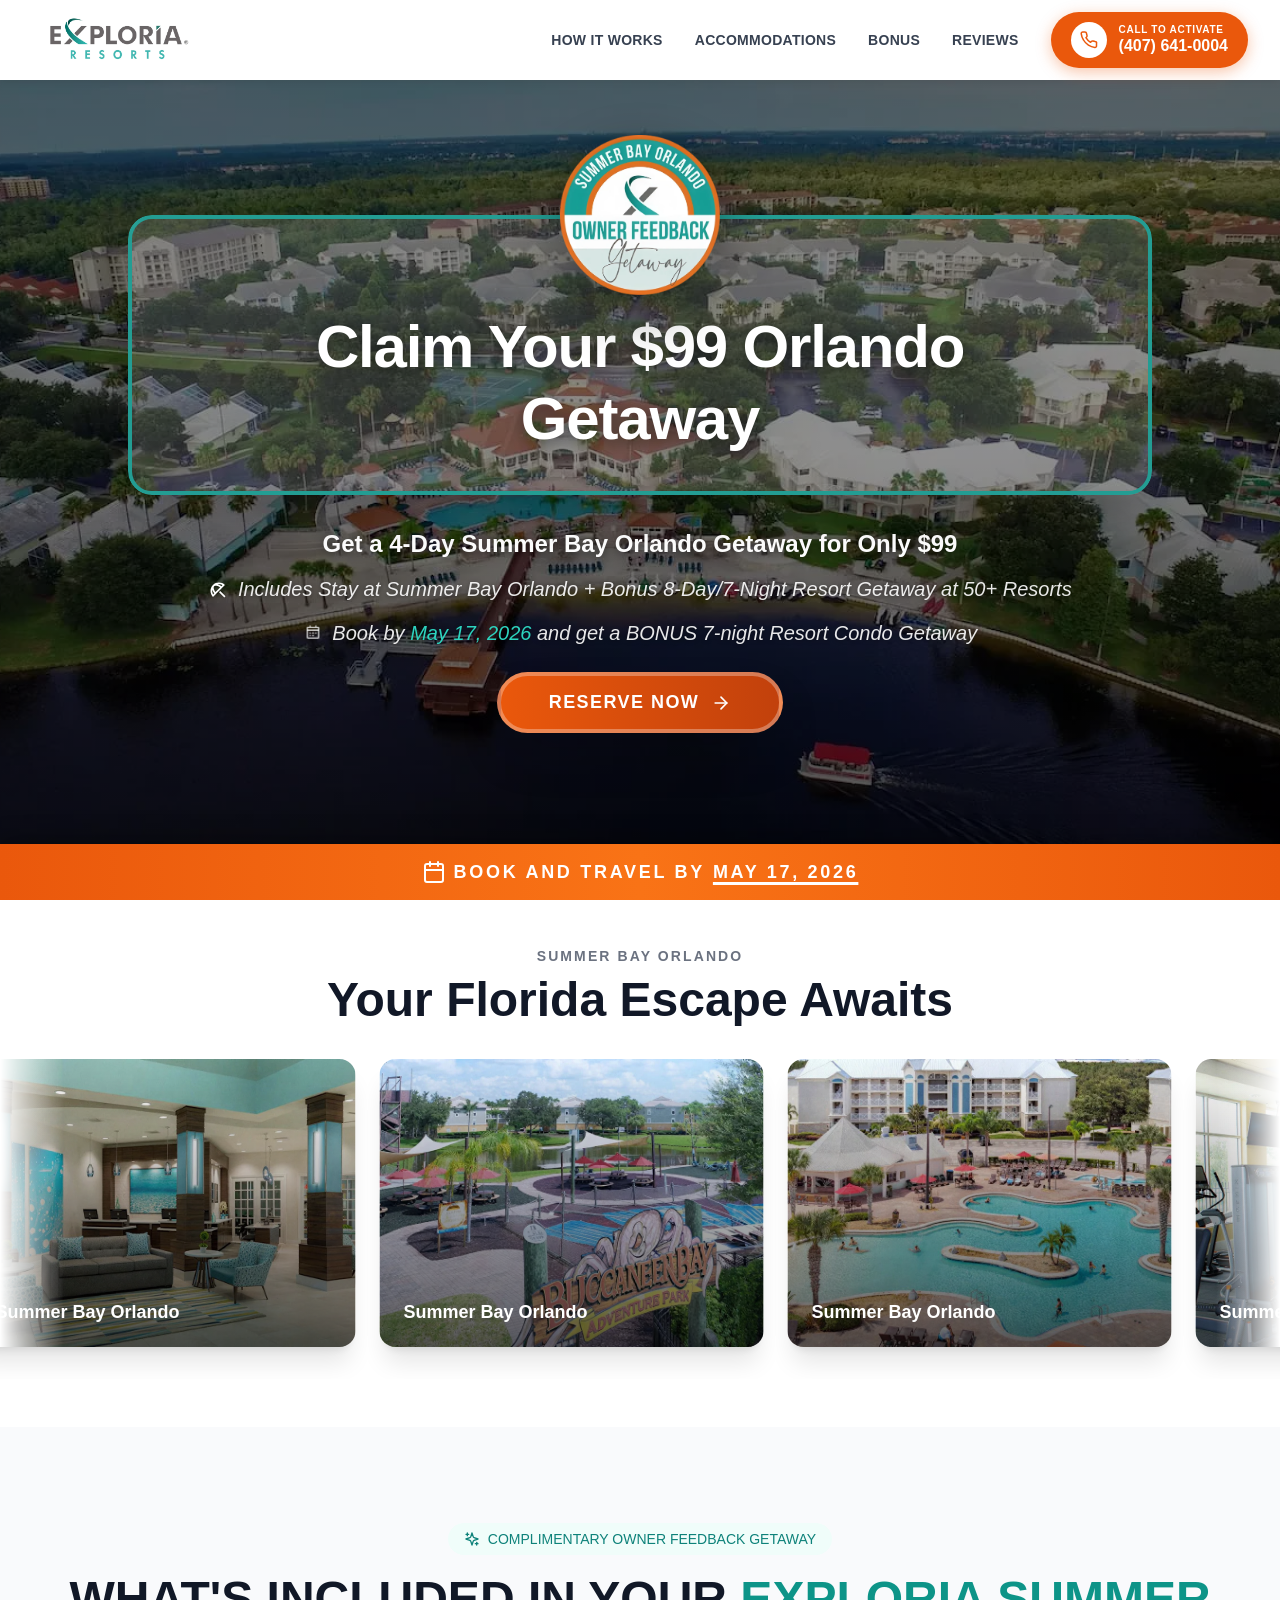
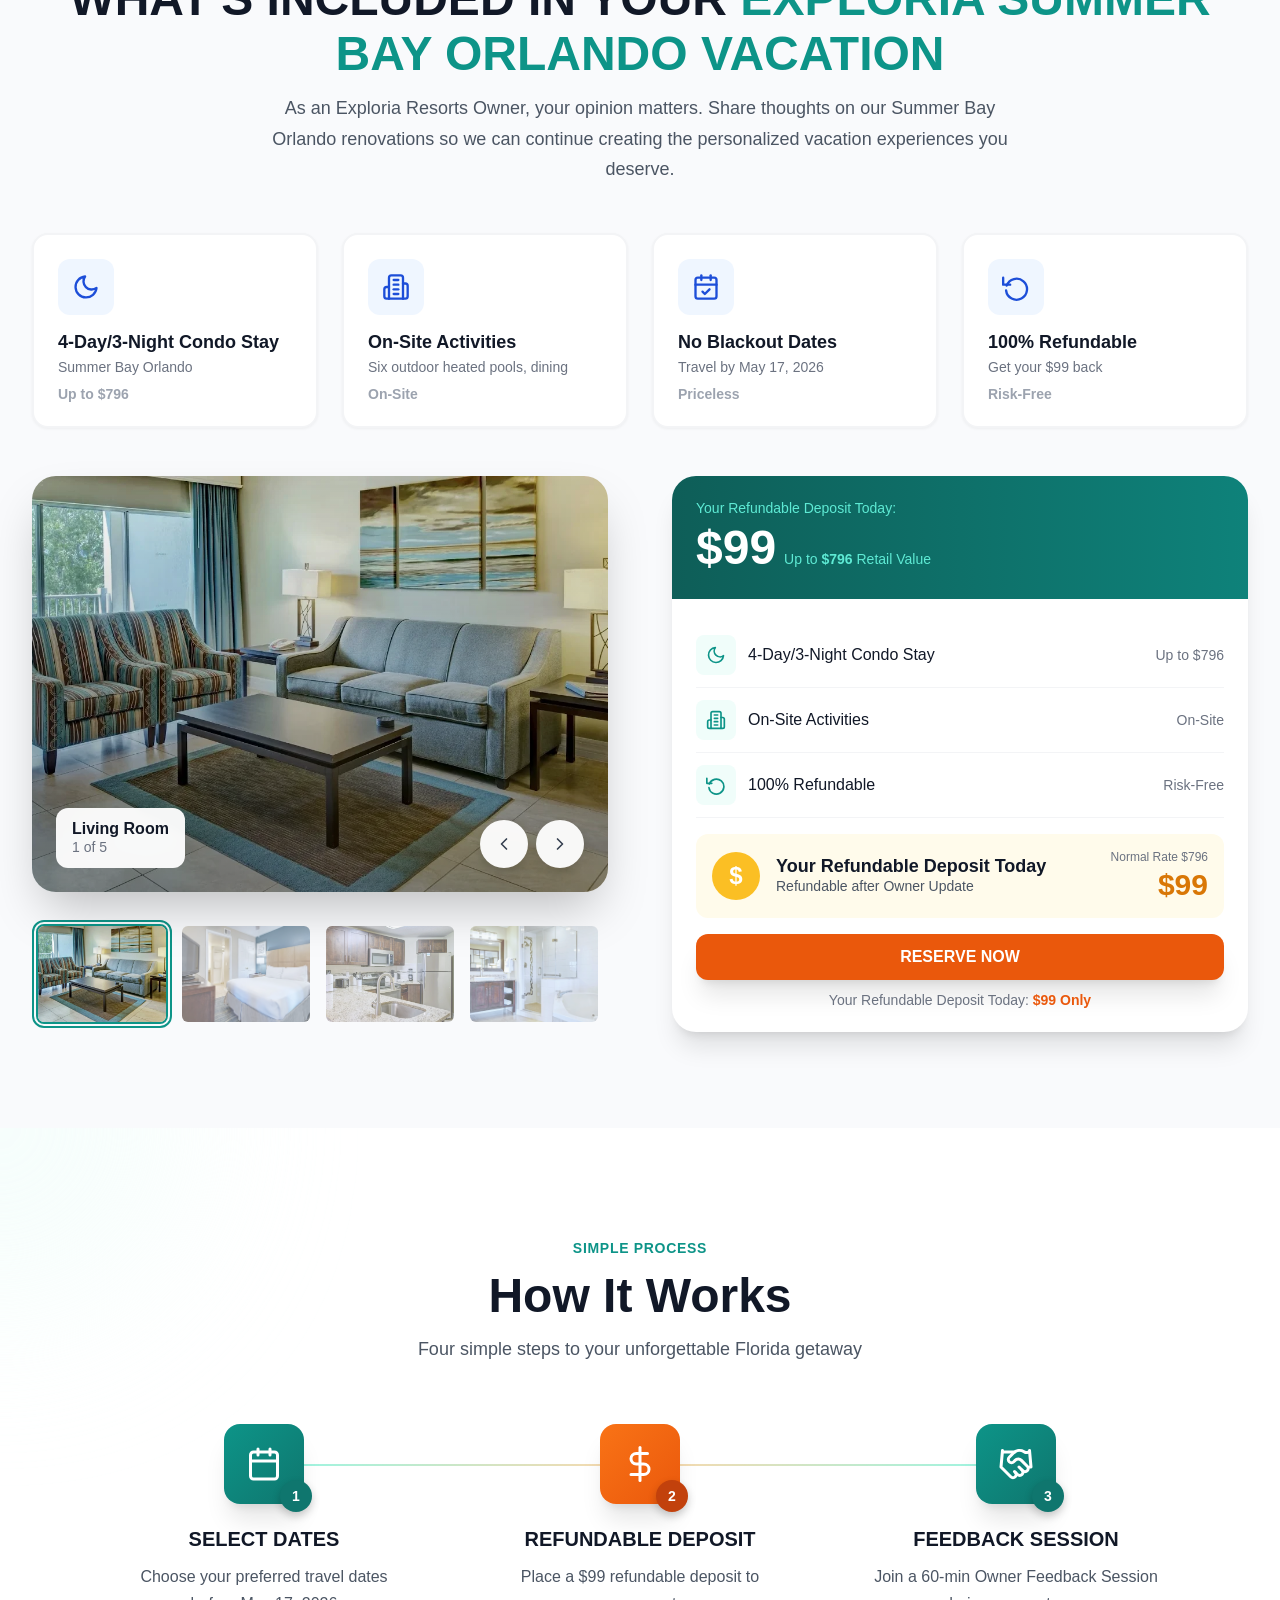
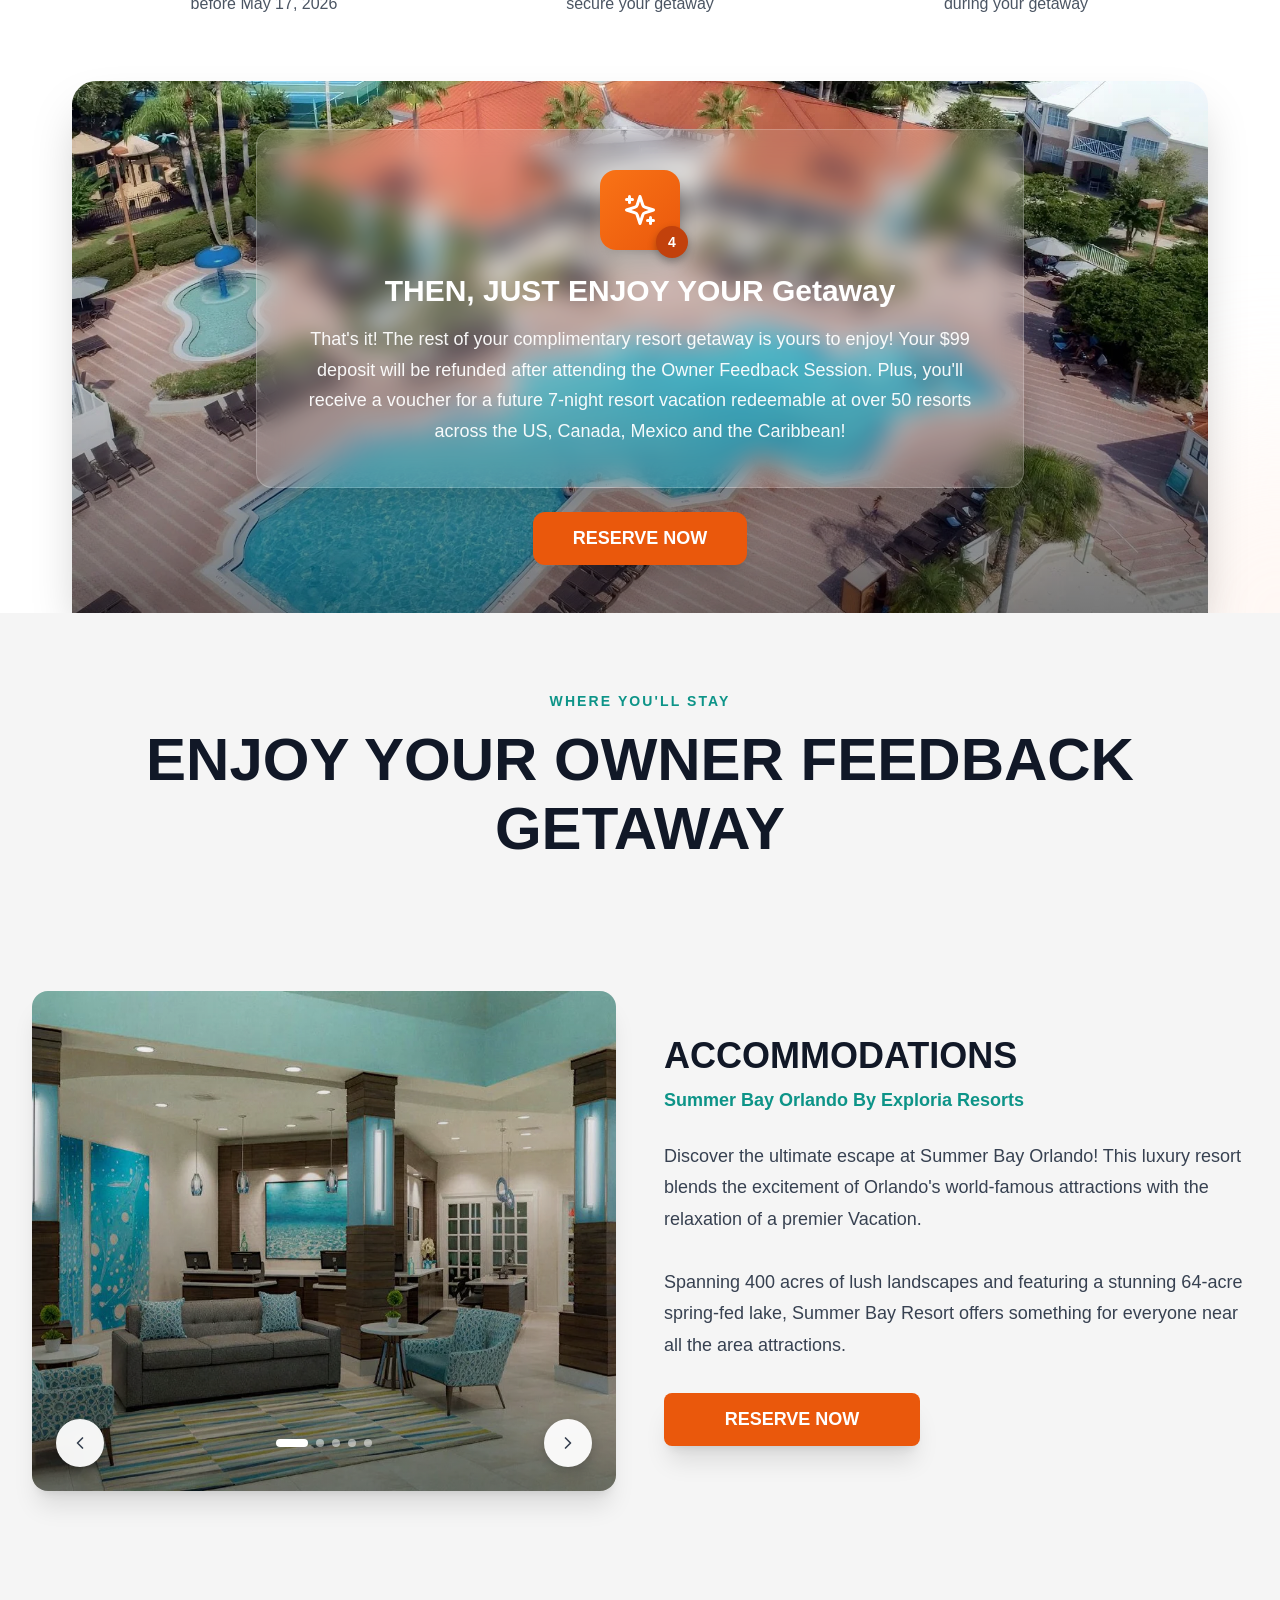
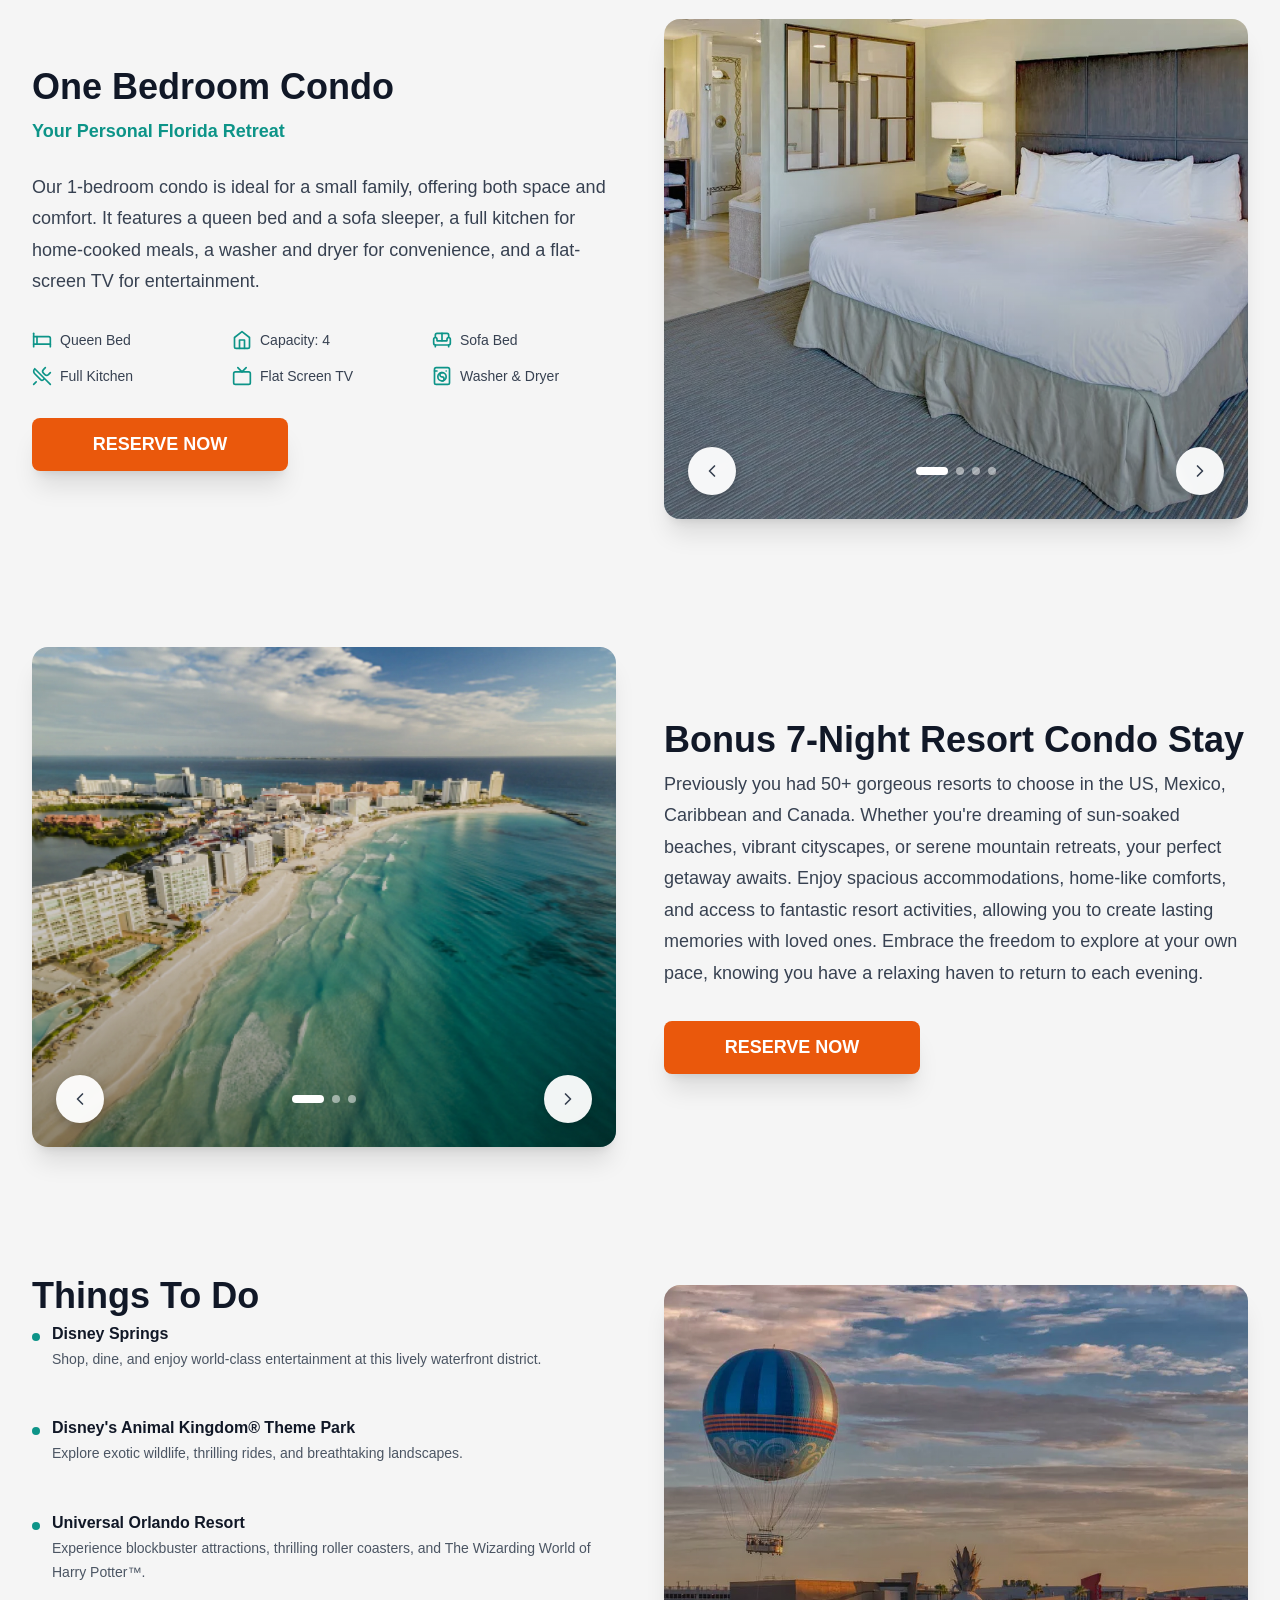
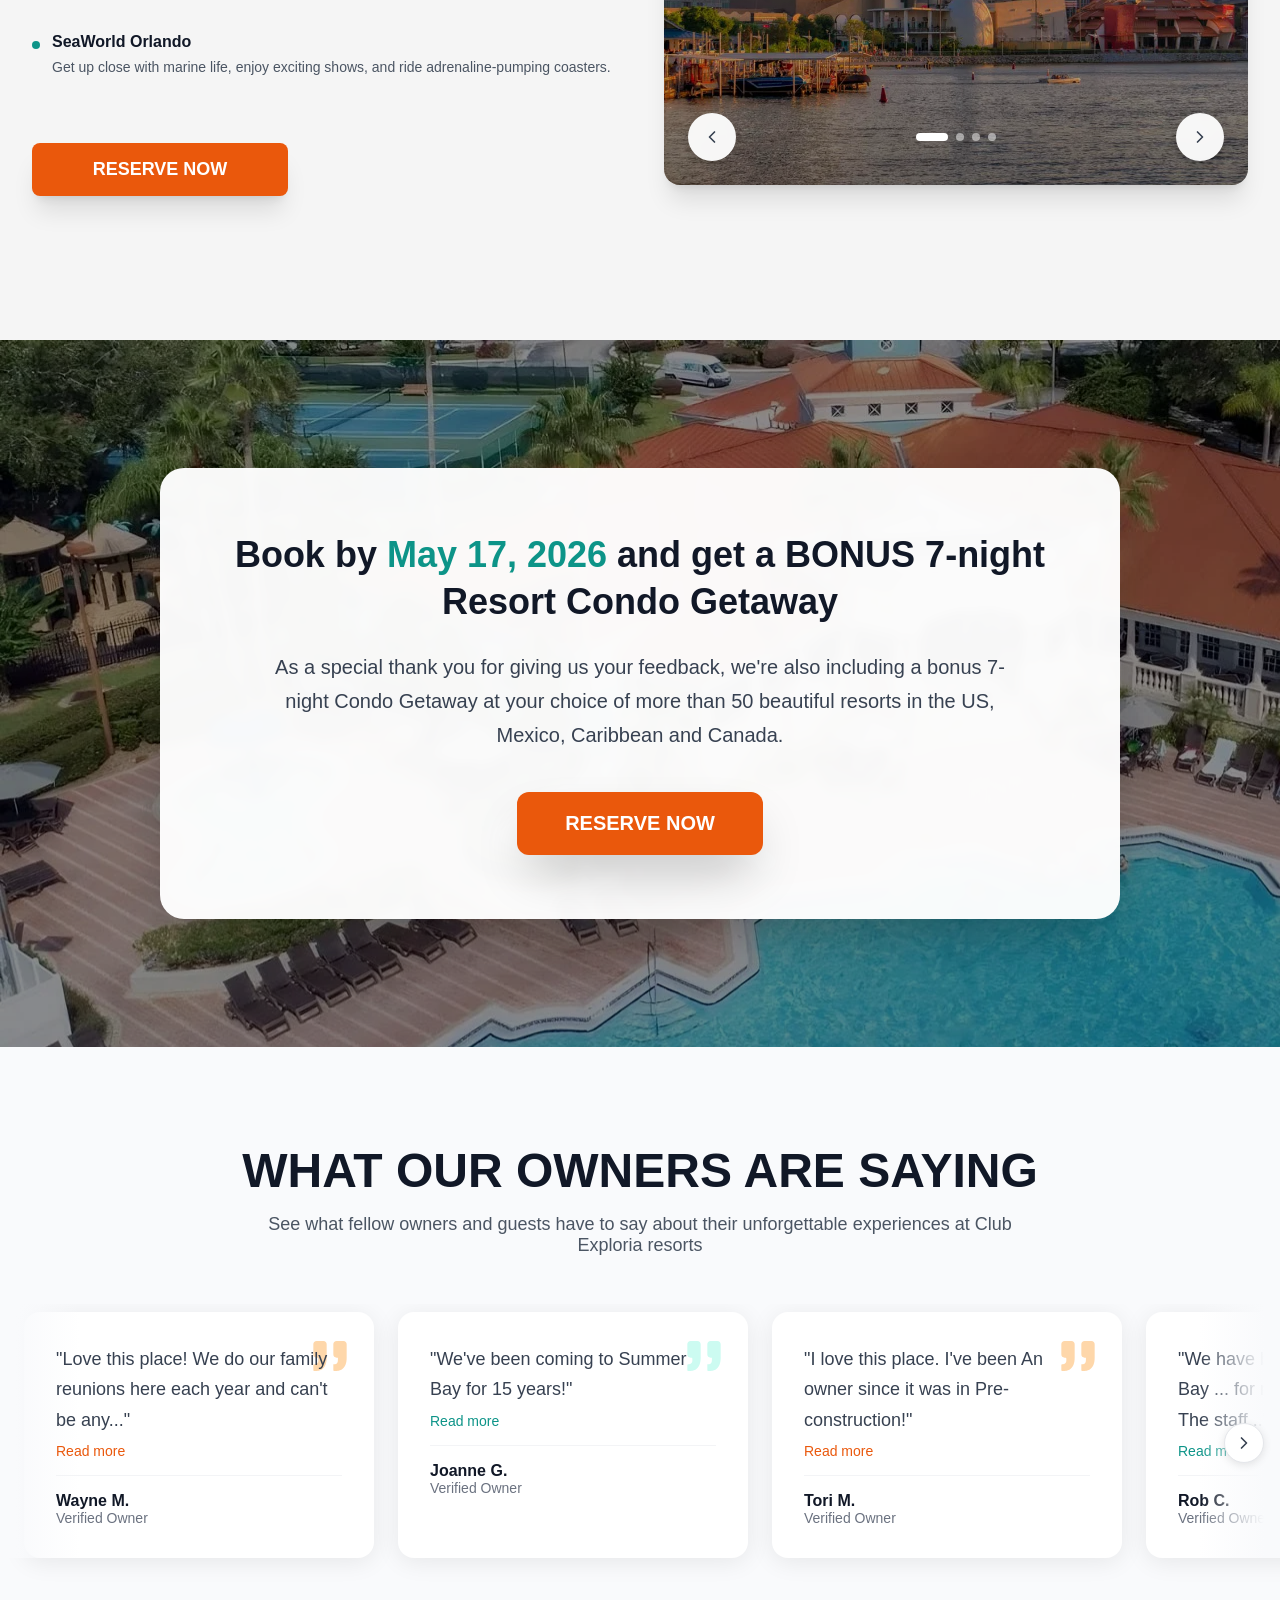
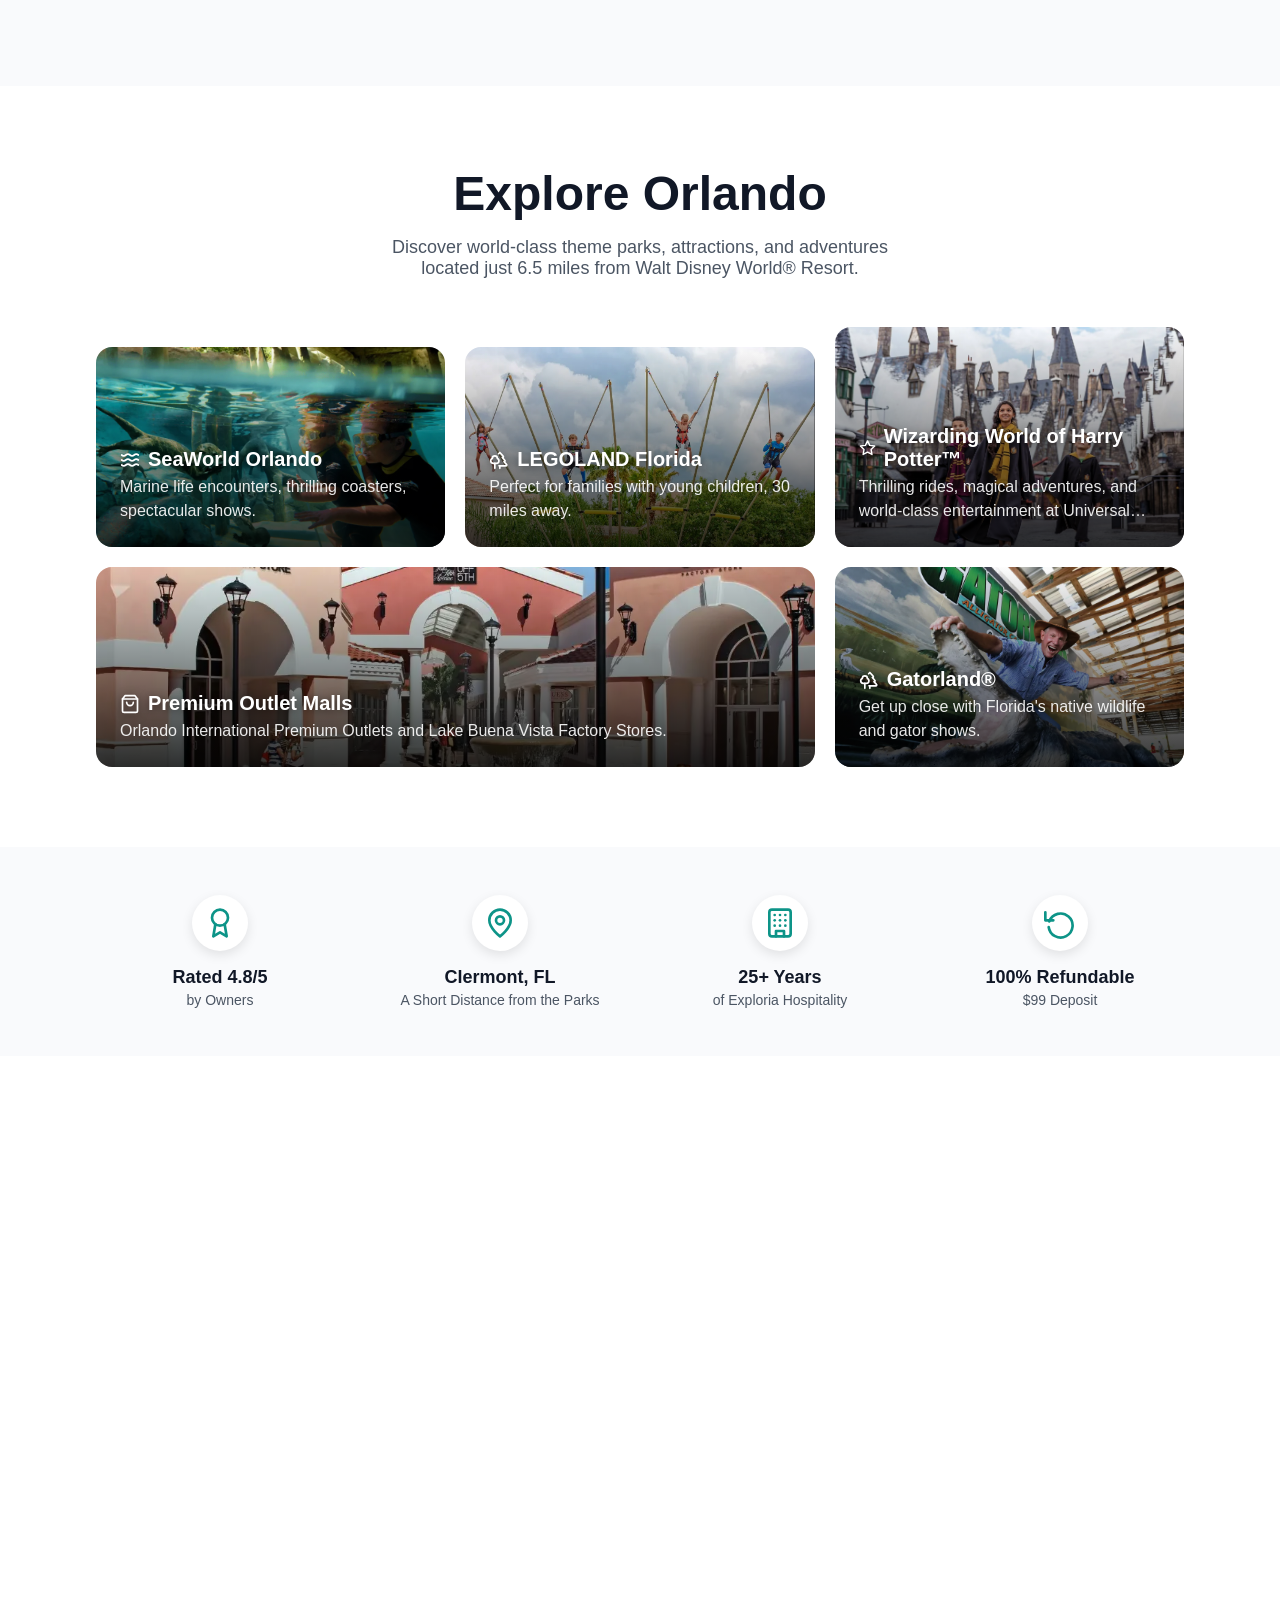
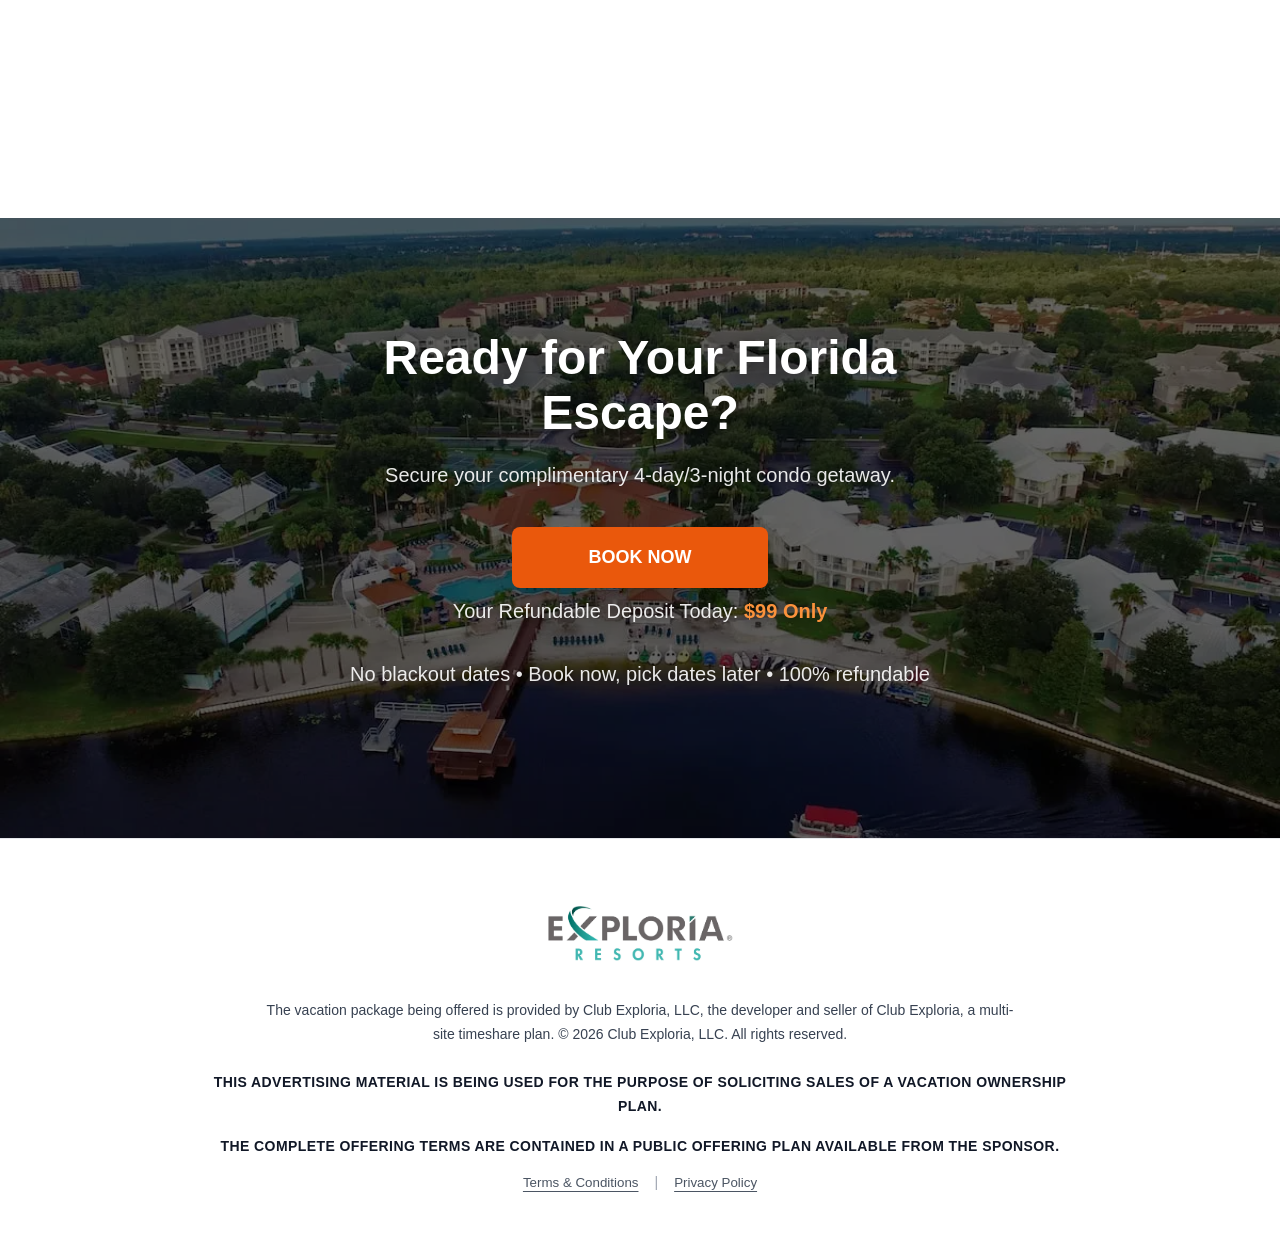
==== index.html @ 041e0e37 "Initial commit: Orlando $99 offer – plain HTML/JS/CSS Co-Authored-By: Claude Sonnet 4.6 <noreply@ant" ====
<!DOCTYPE html>
<html lang="en">
<head>
  <meta charset="UTF-8" />
  <meta name="viewport" content="width=device-width, initial-scale=1.0, maximum-scale=5.0, viewport-fit=cover" />
  <meta name="mobile-web-app-capable" content="yes" />
  <meta name="apple-mobile-web-app-capable" content="yes" />
  <meta name="format-detection" content="telephone=no" />
  <meta name="theme-color" content="#ea580c" />
  <title>Exploria Resorts - Orlando Owner Getaway Offer</title>
  <meta name="description" content="Claim your complimentary 4-day/3-night stay at Summer Bay Orlando plus a bonus 7-night resort getaway. Only a $99 refundable deposit required." />
  <meta property="og:title" content="Exploria Resorts - Orlando Owner Getaway Offer" />
  <meta property="og:description" content="Claim your complimentary 4-day/3-night stay at Summer Bay Orlando plus a bonus 7-night resort getaway. Only a $99 refundable deposit required." />
  <meta property="og:image" content="images/ORLANDO/accommodations/ResortExteriorDrone.webp" />
  <meta name="twitter:card" content="summary_large_image" />
  <link rel="apple-touch-icon" sizes="180x180" href="apple-touch-icon.png" />
  <link rel="icon" type="image/png" sizes="32x32" href="favicon-32x32.png" />
  <link rel="icon" type="image/png" sizes="16x16" href="favicon-16x16.png" />
  <link rel="icon" type="image/x-icon" href="favicon.ico" />
  <link rel="stylesheet" href="style.css" />
  <!-- Seasonal Banners -->
  <script src="https://auto.myonedash.com/page-customization/global-banners" data-parent="body" async></script>
</head>
<body>

<!-- ============================================
     SVG ICON SPRITE
     ============================================ -->
<svg xmlns="http://www.w3.org/2000/svg" style="display:none">
  <symbol id="icon-menu" viewBox="0 0 24 24" fill="none" stroke="currentColor" stroke-width="2" stroke-linecap="round" stroke-linejoin="round">
    <line x1="3" y1="6" x2="21" y2="6"/><line x1="3" y1="12" x2="21" y2="12"/><line x1="3" y1="18" x2="21" y2="18"/>
  </symbol>
  <symbol id="icon-x" viewBox="0 0 24 24" fill="none" stroke="currentColor" stroke-width="2" stroke-linecap="round" stroke-linejoin="round">
    <line x1="18" y1="6" x2="6" y2="18"/><line x1="6" y1="6" x2="18" y2="18"/>
  </symbol>
  <symbol id="icon-phone" viewBox="0 0 24 24" fill="none" stroke="currentColor" stroke-width="2" stroke-linecap="round" stroke-linejoin="round">
    <path d="M22 16.92v3a2 2 0 0 1-2.18 2 19.79 19.79 0 0 1-8.63-3.07A19.5 19.5 0 0 1 4.69 12 19.79 19.79 0 0 1 1.61 3.42a2 2 0 0 1 1.99-2.18h3a2 2 0 0 1 2 1.72c.127.96.361 1.903.7 2.81a2 2 0 0 1-.45 2.11L7.91 8.96a16 16 0 0 0 6.13 6.13l1.27-1.27a2 2 0 0 1 2.11-.45c.907.339 1.85.573 2.81.7A2 2 0 0 1 22 16.92z"/>
  </symbol>
  <symbol id="icon-arrow-right" viewBox="0 0 24 24" fill="none" stroke="currentColor" stroke-width="2" stroke-linecap="round" stroke-linejoin="round">
    <line x1="5" y1="12" x2="19" y2="12"/><polyline points="12 5 19 12 12 19"/>
  </symbol>
  <symbol id="icon-calendar" viewBox="0 0 24 24" fill="none" stroke="currentColor" stroke-width="2" stroke-linecap="round" stroke-linejoin="round">
    <rect x="3" y="4" width="18" height="18" rx="2" ry="2"/><line x1="16" y1="2" x2="16" y2="6"/><line x1="8" y1="2" x2="8" y2="6"/><line x1="3" y1="10" x2="21" y2="10"/>
  </symbol>
  <symbol id="icon-chevron-left" viewBox="0 0 24 24" fill="none" stroke="currentColor" stroke-width="2" stroke-linecap="round" stroke-linejoin="round">
    <polyline points="15 18 9 12 15 6"/>
  </symbol>
  <symbol id="icon-chevron-right" viewBox="0 0 24 24" fill="none" stroke="currentColor" stroke-width="2" stroke-linecap="round" stroke-linejoin="round">
    <polyline points="9 18 15 12 9 6"/>
  </symbol>
  <symbol id="icon-chevron-down" viewBox="0 0 24 24" fill="none" stroke="currentColor" stroke-width="2" stroke-linecap="round" stroke-linejoin="round">
    <polyline points="6 9 12 15 18 9"/>
  </symbol>
  <symbol id="icon-chevron-up" viewBox="0 0 24 24" fill="none" stroke="currentColor" stroke-width="2" stroke-linecap="round" stroke-linejoin="round">
    <polyline points="18 15 12 9 6 15"/>
  </symbol>
  <symbol id="icon-quote" viewBox="0 0 24 24" fill="currentColor">
    <path d="M3 21c3 0 7-1 7-8V5c0-1.25-.756-2.017-2-2H4c-1.25 0-2 .75-2 1.972V11c0 1.25.75 2 2 2 1 0 1 0 1 1v1c0 1-1 2-2 2s-1 .008-1 1.031V20c0 1 0 1 1 1z"/>
    <path d="M15 21c3 0 7-1 7-8V5c0-1.25-.757-2.017-2-2h-4c-1.25 0-2 .75-2 1.972V11c0 1.25.75 2 2 2h.75c0 2.25.25 4-2.75 4v3c0 1 0 1 1 1z"/>
  </symbol>
  <symbol id="icon-shield-check" viewBox="0 0 24 24" fill="none" stroke="currentColor" stroke-width="2" stroke-linecap="round" stroke-linejoin="round">
    <path d="M12 22s8-4 8-10V5l-8-3-8 3v7c0 6 8 10 8 10z"/><polyline points="9 12 11 14 15 10"/>
  </symbol>
  <symbol id="icon-check" viewBox="0 0 24 24" fill="none" stroke="currentColor" stroke-width="2" stroke-linecap="round" stroke-linejoin="round">
    <polyline points="20 6 9 17 4 12"/>
  </symbol>
  <symbol id="icon-loader" viewBox="0 0 24 24" fill="none" stroke="currentColor" stroke-width="2" stroke-linecap="round" stroke-linejoin="round">
    <line x1="12" y1="2" x2="12" y2="6"/><line x1="12" y1="18" x2="12" y2="22"/><line x1="4.93" y1="4.93" x2="7.76" y2="7.76"/><line x1="16.24" y1="16.24" x2="19.07" y2="19.07"/><line x1="2" y1="12" x2="6" y2="12"/><line x1="18" y1="12" x2="22" y2="12"/><line x1="4.93" y1="19.07" x2="7.76" y2="16.24"/><line x1="16.24" y1="7.76" x2="19.07" y2="4.93"/>
  </symbol>
  <symbol id="icon-check-circle" viewBox="0 0 24 24" fill="none" stroke="currentColor" stroke-width="2" stroke-linecap="round" stroke-linejoin="round">
    <path d="M22 11.08V12a10 10 0 1 1-5.93-9.14"/><polyline points="22 4 12 14.01 9 11.01"/>
  </symbol>
  <symbol id="icon-home" viewBox="0 0 24 24" fill="none" stroke="currentColor" stroke-width="2" stroke-linecap="round" stroke-linejoin="round">
    <path d="M3 9l9-7 9 7v11a2 2 0 0 1-2 2H5a2 2 0 0 1-2-2z"/><polyline points="9 22 9 12 15 12 15 22"/>
  </symbol>
  <symbol id="icon-dollar" viewBox="0 0 24 24" fill="none" stroke="currentColor" stroke-width="2" stroke-linecap="round" stroke-linejoin="round">
    <line x1="12" y1="1" x2="12" y2="23"/><path d="M17 5H9.5a3.5 3.5 0 0 0 0 7h5a3.5 3.5 0 0 1 0 7H6"/>
  </symbol>
  <symbol id="icon-percent" viewBox="0 0 24 24" fill="none" stroke="currentColor" stroke-width="2" stroke-linecap="round" stroke-linejoin="round">
    <line x1="19" y1="5" x2="5" y2="19"/><circle cx="6.5" cy="6.5" r="2.5"/><circle cx="17.5" cy="17.5" r="2.5"/>
  </symbol>
  <symbol id="icon-gift" viewBox="0 0 24 24" fill="none" stroke="currentColor" stroke-width="2" stroke-linecap="round" stroke-linejoin="round">
    <polyline points="20 12 20 22 4 22 4 12"/><rect x="2" y="7" width="20" height="5"/><line x1="12" y1="22" x2="12" y2="7"/><path d="M12 7H7.5a2.5 2.5 0 0 1 0-5C11 2 12 7 12 7z"/><path d="M12 7h4.5a2.5 2.5 0 0 0 0-5C13 2 12 7 12 7z"/>
  </symbol>
  <symbol id="icon-moon" viewBox="0 0 24 24" fill="none" stroke="currentColor" stroke-width="2" stroke-linecap="round" stroke-linejoin="round">
    <path d="M21 12.79A9 9 0 1 1 11.21 3 7 7 0 0 0 21 12.79z"/>
  </symbol>
  <symbol id="icon-building2" viewBox="0 0 24 24" fill="none" stroke="currentColor" stroke-width="2" stroke-linecap="round" stroke-linejoin="round">
    <path d="M6 22V4a2 2 0 0 1 2-2h8a2 2 0 0 1 2 2v18Z"/><path d="M6 12H4a2 2 0 0 0-2 2v6a2 2 0 0 0 2 2h2"/><path d="M18 9h2a2 2 0 0 1 2 2v9a2 2 0 0 1-2 2h-2"/><path d="M10 6h4"/><path d="M10 10h4"/><path d="M10 14h4"/><path d="M10 18h4"/>
  </symbol>
  <symbol id="icon-rotate-ccw" viewBox="0 0 24 24" fill="none" stroke="currentColor" stroke-width="2" stroke-linecap="round" stroke-linejoin="round">
    <polyline points="1 4 1 10 7 10"/><path d="M3.51 15a9 9 0 1 0 .49-4.21"/>
  </symbol>
  <symbol id="icon-sparkles" viewBox="0 0 24 24" fill="none" stroke="currentColor" stroke-width="2" stroke-linecap="round" stroke-linejoin="round">
    <path d="m12 3-1.912 5.813a2 2 0 0 1-1.275 1.275L3 12l5.813 1.912a2 2 0 0 1 1.275 1.275L12 21l1.912-5.813a2 2 0 0 1 1.275-1.275L21 12l-5.813-1.912a2 2 0 0 1-1.275-1.275L12 3Z"/><path d="M5 3v4"/><path d="M19 17v4"/><path d="M3 5h4"/><path d="M17 19h4"/>
  </symbol>
  <symbol id="icon-award" viewBox="0 0 24 24" fill="none" stroke="currentColor" stroke-width="2" stroke-linecap="round" stroke-linejoin="round">
    <circle cx="12" cy="8" r="6"/><path d="M15.477 12.89 17 22l-5-3-5 3 1.523-9.11"/>
  </symbol>
  <symbol id="icon-map-pin" viewBox="0 0 24 24" fill="none" stroke="currentColor" stroke-width="2" stroke-linecap="round" stroke-linejoin="round">
    <path d="M20 10c0 6-8 12-8 12s-8-6-8-12a8 8 0 0 1 16 0Z"/><circle cx="12" cy="10" r="3"/>
  </symbol>
  <symbol id="icon-building" viewBox="0 0 24 24" fill="none" stroke="currentColor" stroke-width="2" stroke-linecap="round" stroke-linejoin="round">
    <rect x="4" y="2" width="16" height="20" rx="2" ry="2"/><path d="M9 22v-4h6v4"/><path d="M8 6h.01"/><path d="M16 6h.01"/><path d="M12 6h.01"/><path d="M12 10h.01"/><path d="M12 14h.01"/><path d="M16 10h.01"/><path d="M16 14h.01"/><path d="M8 10h.01"/><path d="M8 14h.01"/>
  </symbol>
  <symbol id="icon-star" viewBox="0 0 24 24" fill="none" stroke="currentColor" stroke-width="2" stroke-linecap="round" stroke-linejoin="round">
    <polygon points="12 2 15.09 8.26 22 9.27 17 14.14 18.18 21.02 12 17.77 5.82 21.02 7 14.14 2 9.27 8.91 8.26 12 2"/>
  </symbol>
  <symbol id="icon-waves" viewBox="0 0 24 24" fill="none" stroke="currentColor" stroke-width="2" stroke-linecap="round" stroke-linejoin="round">
    <path d="M2 6c.6.5 1.2 1 2.5 1C7 7 7 5 9.5 5c2.6 0 2.4 2 5 2 2.5 0 2.5-2 5-2 1.3 0 1.9.5 2.5 1"/><path d="M2 12c.6.5 1.2 1 2.5 1 2.5 0 2.5-2 5-2 2.6 0 2.4 2 5 2 2.5 0 2.5-2 5-2 1.3 0 1.9.5 2.5 1"/><path d="M2 18c.6.5 1.2 1 2.5 1 2.5 0 2.5-2 5-2 2.6 0 2.4 2 5 2 2.5 0 2.5-2 5-2 1.3 0 1.9.5 2.5 1"/>
  </symbol>
  <symbol id="icon-trees" viewBox="0 0 24 24" fill="none" stroke="currentColor" stroke-width="2" stroke-linecap="round" stroke-linejoin="round">
    <path d="M10 10v.2A3 3 0 0 1 8.9 16H5a3 3 0 0 1-1-5.8V10a3 3 0 0 1 6 0Z"/><path d="M7 16v6"/><path d="M13 19v3"/><path d="M12 19h8.3a1 1 0 0 0 .7-1.7L18 14h.3a1 1 0 0 0 .7-1.7L16 9h.2a1 1 0 0 0 .8-1.7L13 3l-1.4 1.5"/>
  </symbol>
  <symbol id="icon-shopping-bag" viewBox="0 0 24 24" fill="none" stroke="currentColor" stroke-width="2" stroke-linecap="round" stroke-linejoin="round">
    <path d="M6 2 3 6v14a2 2 0 0 0 2 2h14a2 2 0 0 0 2-2V6l-3-4Z"/><line x1="3" y1="6" x2="21" y2="6"/><path d="M16 10a4 4 0 0 1-8 0"/>
  </symbol>
  <symbol id="icon-external-link" viewBox="0 0 24 24" fill="none" stroke="currentColor" stroke-width="2" stroke-linecap="round" stroke-linejoin="round">
    <path d="M18 13v6a2 2 0 0 1-2 2H5a2 2 0 0 1-2-2V8a2 2 0 0 1 2-2h6"/><polyline points="15 3 21 3 21 9"/><line x1="10" y1="14" x2="21" y2="3"/>
  </symbol>
  <symbol id="icon-clock" viewBox="0 0 24 24" fill="none" stroke="currentColor" stroke-width="2" stroke-linecap="round" stroke-linejoin="round">
    <circle cx="12" cy="12" r="10"/><polyline points="12 6 12 12 16 14"/>
  </symbol>
  <symbol id="icon-bed" viewBox="0 0 24 24" fill="none" stroke="currentColor" stroke-width="2" stroke-linecap="round" stroke-linejoin="round">
    <path d="M2 4v16"/><path d="M2 8h18a2 2 0 0 1 2 2v10"/><path d="M2 17h20"/><path d="M6 8v9"/>
  </symbol>
  <symbol id="icon-sofa" viewBox="0 0 24 24" fill="none" stroke="currentColor" stroke-width="2" stroke-linecap="round" stroke-linejoin="round">
    <path d="M20 9V6a2 2 0 0 0-2-2H6a2 2 0 0 0-2 2v3"/><path d="M2 11v5a2 2 0 0 0 2 2h16a2 2 0 0 0 2-2v-5a2 2 0 0 0-4 0v2H6v-2a2 2 0 0 0-4 0Z"/><path d="M4 18v2"/><path d="M20 18v2"/><path d="M12 4v9"/>
  </symbol>
  <symbol id="icon-utensils-crossed" viewBox="0 0 24 24" fill="none" stroke="currentColor" stroke-width="2" stroke-linecap="round" stroke-linejoin="round">
    <path d="m16 2-2.3 2.3a3 3 0 0 0 0 4.2l1.8 1.8a3 3 0 0 0 4.2 0L22 8"/><path d="M15 15 3.3 3.3a4.2 4.2 0 0 0 0 6l7.3 7.3c.7.7 2 .7 2.8 0L15 15Zm0 0 7 7"/><path d="m2 22 3-3"/>
  </symbol>
  <symbol id="icon-tv" viewBox="0 0 24 24" fill="none" stroke="currentColor" stroke-width="2" stroke-linecap="round" stroke-linejoin="round">
    <rect x="2" y="7" width="20" height="15" rx="2" ry="2"/><polyline points="17 2 12 7 7 2"/>
  </symbol>
  <symbol id="icon-washing-machine" viewBox="0 0 24 24" fill="none" stroke="currentColor" stroke-width="2" stroke-linecap="round" stroke-linejoin="round">
    <path d="M3 6h3"/><path d="M17 6h.01"/><rect width="18" height="20" x="3" y="2" rx="2"/><circle cx="12" cy="13" r="5"/><path d="M12 18a2.5 2.5 0 0 0 0-5 2.5 2.5 0 0 1 0-5"/>
  </symbol>
  <symbol id="icon-wifi" viewBox="0 0 24 24" fill="none" stroke="currentColor" stroke-width="2" stroke-linecap="round" stroke-linejoin="round">
    <path d="M5 12.55a11 11 0 0 1 14.08 0"/><path d="M1.42 9a16 16 0 0 1 21.16 0"/><path d="M8.53 16.11a6 16 0 0 1 6.95 0"/><circle cx="12" cy="20" r="1" fill="currentColor"/>
  </symbol>
  <symbol id="icon-mountain" viewBox="0 0 24 24" fill="none" stroke="currentColor" stroke-width="2" stroke-linecap="round" stroke-linejoin="round">
    <path d="m8 3 4 8 5-5 5 15H2L8 3z"/>
  </symbol>
  <symbol id="icon-handshake" viewBox="0 0 24 24" fill="none" stroke="currentColor" stroke-width="2" stroke-linecap="round" stroke-linejoin="round">
    <path d="m11 17 2 2a1 1 0 1 0 3-3"/><path d="m14 14 2.5 2.5a1 1 0 1 0 3-3l-3.88-3.88a3 3 0 0 0-4.24 0l-.88.88a1 1 0 1 1-3-3l2.81-2.81a5.79 5.79 0 0 1 7.06-.87l.47.28a2 2 0 0 0 1.42.25L21 4"/><path d="m21 3 1 11h-1"/><path d="M3 3 2 14l6.5 6.5a1 1 0 1 0 3-3"/><path d="M3 4h8"/>
  </symbol>
  <symbol id="icon-calendar-check" viewBox="0 0 24 24" fill="none" stroke="currentColor" stroke-width="2" stroke-linecap="round" stroke-linejoin="round">
    <rect x="3" y="4" width="18" height="18" rx="2" ry="2"/><line x1="16" y1="2" x2="16" y2="6"/><line x1="8" y1="2" x2="8" y2="6"/><line x1="3" y1="10" x2="21" y2="10"/><path d="m9 16 2 2 4-4"/>
  </symbol>
</svg>

<!-- ============================================
     NAVIGATION
     ============================================ -->
<nav class="nav" id="main-nav">
  <div class="nav-inner">
    <a href="/">
      <img src="images/logo/ExploriaResorts-Logo.webp" alt="Exploria Resorts" class="nav-logo" />
    </a>

    <!-- Desktop links -->
    <div class="nav-links">
      <button class="nav-link" data-scroll-to="how-it-works">HOW IT WORKS</button>
      <button class="nav-link" data-scroll-to="accommodations">ACCOMMODATIONS</button>
      <button class="nav-link" data-scroll-to="bonus-condo">BONUS</button>
      <button class="nav-link" data-scroll-to="reviews">REVIEWS</button>
      <a href="tel:4076410004" class="nav-phone">
        <div class="nav-phone-icon">
          <svg width="18" height="18" viewBox="0 0 24 24" fill="none" stroke="#ea580c" stroke-width="2" stroke-linecap="round" stroke-linejoin="round"><use href="#icon-phone"/></svg>
        </div>
        <div class="nav-phone-text">
          <span class="nav-phone-label">Call to Activate</span>
          <span class="nav-phone-number">(407) 641-0004</span>
        </div>
      </a>
    </div>

    <!-- Hamburger -->
    <button class="hamburger" id="nav-hamburger" aria-label="Menu">
      <svg width="24" height="24" viewBox="0 0 24 24"><use href="#icon-menu"/></svg>
    </button>
  </div>

  <!-- Mobile menu -->
  <div class="nav-mobile" id="nav-mobile">
    <div class="nav-mobile-inner">
      <button class="nav-mobile-link" data-scroll-to="how-it-works">HOW IT WORKS</button>
      <button class="nav-mobile-link" data-scroll-to="accommodations">ACCOMMODATIONS</button>
      <button class="nav-mobile-link" data-scroll-to="bonus-condo">BONUS</button>
      <button class="nav-mobile-link" data-scroll-to="reviews">REVIEWS</button>
      <a href="tel:4076410004" class="nav-mobile-phone">
        <div class="nav-mobile-phone-icon">
          <svg width="18" height="18" viewBox="0 0 24 24" fill="none" stroke="#ea580c" stroke-width="2" stroke-linecap="round" stroke-linejoin="round"><use href="#icon-phone"/></svg>
        </div>
        <div class="nav-phone-text">
          <span class="nav-phone-label">Call to Activate</span>
          <span class="nav-phone-number">(407) 641-0004</span>
        </div>
      </a>
    </div>
  </div>
</nav>

<!-- ============================================
     HERO SECTION
     ============================================ -->
<section id="hero">
  <div class="hero-bg">
    <img src="images/ORLANDO/accommodations/ResortExteriorDrone.webp" alt="Summer Bay Orlando Resort" />
    <div class="hero-overlay"></div>
  </div>

  <div class="hero-content">
    <div class="hero-inner">
      <!-- Badge + Card -->
      <div class="hero-card-wrap">
        <div class="hero-badge">
          <img src="images/ORLANDO/owner-badge.webp" alt="Owner Badge" />
        </div>
        <div class="hero-box fade-in-up">
          <div class="hero-box-bg"></div>
          <div class="hero-box-border"></div>
          <div class="hero-shimmer-wrap"><div class="hero-shimmer"></div></div>
          <h1 class="hero-h1" id="hero-title">Claim Your $99 Orlando Getaway</h1>
        </div>
      </div>

      <!-- Sub content -->
      <div class="hero-sub fade-in anim-delay-200">
        <h2>Get a 4-Day Summer Bay Orlando Getaway for Only $99</h2>
        <p>
          <img src="images/icons/beach_access.svg" alt="" />
          Includes Stay at Summer Bay Orlando + Bonus 8-Day/7-Night Resort Getaway at 50+ Resorts
        </p>
        <p>
          <img src="images/icons/calendar.svg" alt="" />
          Book by <span class="teal-date">May 17, 2026</span> and get a BONUS 7-night Resort Condo Getaway
        </p>
      </div>

      <!-- CTA -->
      <div class="hero-cta fade-in anim-delay-400">
        <a href="/checkout/" class="btn-reserve-hero checkout-cta" id="hero-reserve-btn">
          RESERVE NOW
          <svg width="20" height="20" viewBox="0 0 24 24"><use href="#icon-arrow-right"/></svg>
        </a>
      </div>
    </div>
  </div>

  <!-- Deadline banner -->
  <div class="hero-deadline fade-in anim-delay-600">
    <div class="hero-deadline-inner">
      <p>
        <svg width="20" height="20" viewBox="0 0 24 24" fill="none" stroke="currentColor" stroke-width="2"><use href="#icon-calendar"/></svg>
        BOOK AND TRAVEL BY
        <u>MAY 17, 2026</u>
      </p>
    </div>
  </div>
</section>

<!-- ============================================
     SCROLLING GALLERY
     ============================================ -->
<section class="gallery-section scroll-animate" id="gallery-section">
  <div class="container gallery-header">
    <p class="eyebrow">Summer Bay Orlando</p>
    <h2>Your Florida Escape Awaits</h2>
  </div>
  <div class="gallery-track-wrap">
    <div id="gallery-track" class="gallery-track">
      <!-- Set 1 -->
      <div class="gallery-item"><div class="gallery-img-wrap"><img src="images/ORLANDO/accommodations/a2.webp" alt="Summer Bay Orlando" loading="lazy"/><div class="gallery-img-overlay"></div><div class="gallery-img-label">Summer Bay Orlando</div><div class="gallery-img-num">01</div></div></div>
      <div class="gallery-item"><div class="gallery-img-wrap"><img src="images/ORLANDO/accommodations/a3.webp" alt="Summer Bay Orlando" loading="lazy"/><div class="gallery-img-overlay"></div><div class="gallery-img-label">Summer Bay Orlando</div><div class="gallery-img-num">02</div></div></div>
      <div class="gallery-item"><div class="gallery-img-wrap"><img src="images/ORLANDO/accommodations/a4.webp" alt="Summer Bay Orlando" loading="lazy"/><div class="gallery-img-overlay"></div><div class="gallery-img-label">Summer Bay Orlando</div><div class="gallery-img-num">03</div></div></div>
      <div class="gallery-item"><div class="gallery-img-wrap"><img src="images/ORLANDO/accommodations/a5.webp" alt="Summer Bay Orlando" loading="lazy"/><div class="gallery-img-overlay"></div><div class="gallery-img-label">Summer Bay Orlando</div><div class="gallery-img-num">04</div></div></div>
      <div class="gallery-item"><div class="gallery-img-wrap"><img src="images/ORLANDO/accommodations/a6.webp" alt="Summer Bay Orlando" loading="lazy"/><div class="gallery-img-overlay"></div><div class="gallery-img-label">Summer Bay Orlando</div><div class="gallery-img-num">05</div></div></div>
      <div class="gallery-item"><div class="gallery-img-wrap"><img src="images/ORLANDO/accommodations/exteriorpool2.webp" alt="Pool Paradise" loading="lazy"/><div class="gallery-img-overlay"></div><div class="gallery-img-label">Pool Paradise</div><div class="gallery-img-num">06</div></div></div>
      <div class="gallery-item"><div class="gallery-img-wrap"><img src="images/ORLANDO/things-to-do/DisneyImage1.webp" alt="Theme Parks" loading="lazy"/><div class="gallery-img-overlay"></div><div class="gallery-img-label">Theme Parks</div><div class="gallery-img-num">07</div></div></div>
      <div class="gallery-item"><div class="gallery-img-wrap"><img src="images/ORLANDO/things-to-do/VolcanoBay.webp" alt="Universal's Volcano Bay™" loading="lazy"/><div class="gallery-img-overlay"></div><div class="gallery-img-label">Universal's Volcano Bay™</div><div class="gallery-img-num">08</div></div></div>
      <div class="gallery-item"><div class="gallery-img-wrap"><img src="images/ORLANDO/things-to-do/Pool1.webp" alt="Resort Pool" loading="lazy"/><div class="gallery-img-overlay"></div><div class="gallery-img-label">Resort Pool</div><div class="gallery-img-num">09</div></div></div>
      <div class="gallery-item"><div class="gallery-img-wrap"><img src="images/ORLANDO/things-to-do/OutletsImage.webp" alt="Orlando Adventures" loading="lazy"/><div class="gallery-img-overlay"></div><div class="gallery-img-label">Orlando Adventures</div><div class="gallery-img-num">10</div></div></div>
      <!-- Set 2 (duplicate for seamless loop) -->
      <div class="gallery-item"><div class="gallery-img-wrap"><img src="images/ORLANDO/accommodations/a2.webp" alt="Summer Bay Orlando" loading="lazy"/><div class="gallery-img-overlay"></div><div class="gallery-img-label">Summer Bay Orlando</div><div class="gallery-img-num">01</div></div></div>
      <div class="gallery-item"><div class="gallery-img-wrap"><img src="images/ORLANDO/accommodations/a3.webp" alt="Summer Bay Orlando" loading="lazy"/><div class="gallery-img-overlay"></div><div class="gallery-img-label">Summer Bay Orlando</div><div class="gallery-img-num">02</div></div></div>
      <div class="gallery-item"><div class="gallery-img-wrap"><img src="images/ORLANDO/accommodations/a4.webp" alt="Summer Bay Orlando" loading="lazy"/><div class="gallery-img-overlay"></div><div class="gallery-img-label">Summer Bay Orlando</div><div class="gallery-img-num">03</div></div></div>
      <div class="gallery-item"><div class="gallery-img-wrap"><img src="images/ORLANDO/accommodations/a5.webp" alt="Summer Bay Orlando" loading="lazy"/><div class="gallery-img-overlay"></div><div class="gallery-img-label">Summer Bay Orlando</div><div class="gallery-img-num">04</div></div></div>
      <div class="gallery-item"><div class="gallery-img-wrap"><img src="images/ORLANDO/accommodations/a6.webp" alt="Summer Bay Orlando" loading="lazy"/><div class="gallery-img-overlay"></div><div class="gallery-img-label">Summer Bay Orlando</div><div class="gallery-img-num">05</div></div></div>
      <div class="gallery-item"><div class="gallery-img-wrap"><img src="images/ORLANDO/accommodations/exteriorpool2.webp" alt="Pool Paradise" loading="lazy"/><div class="gallery-img-overlay"></div><div class="gallery-img-label">Pool Paradise</div><div class="gallery-img-num">06</div></div></div>
      <div class="gallery-item"><div class="gallery-img-wrap"><img src="images/ORLANDO/things-to-do/DisneyImage1.webp" alt="Theme Parks" loading="lazy"/><div class="gallery-img-overlay"></div><div class="gallery-img-label">Theme Parks</div><div class="gallery-img-num">07</div></div></div>
      <div class="gallery-item"><div class="gallery-img-wrap"><img src="images/ORLANDO/things-to-do/VolcanoBay.webp" alt="Universal's Volcano Bay™" loading="lazy"/><div class="gallery-img-overlay"></div><div class="gallery-img-label">Universal's Volcano Bay™</div><div class="gallery-img-num">08</div></div></div>
      <div class="gallery-item"><div class="gallery-img-wrap"><img src="images/ORLANDO/things-to-do/Pool1.webp" alt="Resort Pool" loading="lazy"/><div class="gallery-img-overlay"></div><div class="gallery-img-label">Resort Pool</div><div class="gallery-img-num">09</div></div></div>
      <div class="gallery-item"><div class="gallery-img-wrap"><img src="images/ORLANDO/things-to-do/OutletsImage.webp" alt="Orlando Adventures" loading="lazy"/><div class="gallery-img-overlay"></div><div class="gallery-img-label">Orlando Adventures</div><div class="gallery-img-num">10</div></div></div>
    </div>
    <div class="gallery-fade-left"></div>
    <div class="gallery-fade-right"></div>
  </div>
</section>

<!-- ============================================
     OFFER SHOWCASE SECTION
     ============================================ -->
<section class="offer-section scroll-animate" id="offer-section">
  <div class="offer-section-inner">
    <div class="container">
      <div class="text-center" style="margin-bottom:3rem;">
        <div class="offer-badge">
          <svg width="16" height="16" viewBox="0 0 24 24"><use href="#icon-sparkles"/></svg>
          <span>COMPLIMENTARY OWNER FEEDBACK GETAWAY</span>
        </div>
        <h2>WHAT'S INCLUDED IN YOUR <span class="teal">EXPLORIA SUMMER BAY ORLANDO VACATION</span></h2>
        <p class="offer-desc">
          As an Exploria Resorts Owner, your opinion matters. Share thoughts on our Summer Bay Orlando renovations so we can continue creating the personalized vacation experiences you deserve.
        </p>
      </div>

      <!-- Inclusion cards -->
      <div class="inclusion-grid">
        <div class="inclusion-card">
          <div class="inclusion-icon">
            <svg width="24" height="24" viewBox="0 0 24 24"><use href="#icon-moon"/></svg>
          </div>
          <h3>4-Day/3-Night Condo Stay</h3>
          <p>Summer Bay Orlando</p>
          <div class="inclusion-val">Up to $796</div>
        </div>
        <div class="inclusion-card">
          <div class="inclusion-icon">
            <svg width="24" height="24" viewBox="0 0 24 24"><use href="#icon-building2"/></svg>
          </div>
          <h3>On-Site Activities</h3>
          <p>Six outdoor heated pools, dining</p>
          <div class="inclusion-val">On-Site</div>
        </div>
        <div class="inclusion-card">
          <div class="inclusion-icon">
            <svg width="24" height="24" viewBox="0 0 24 24"><use href="#icon-calendar-check"/></svg>
          </div>
          <h3>No Blackout Dates</h3>
          <p>Travel by May 17, 2026</p>
          <div class="inclusion-val">Priceless</div>
        </div>
        <div class="inclusion-card">
          <div class="inclusion-icon">
            <svg width="24" height="24" viewBox="0 0 24 24"><use href="#icon-rotate-ccw"/></svg>
          </div>
          <h3>100% Refundable</h3>
          <p>Get your $99 back</p>
          <div class="inclusion-val">Risk-Free</div>
        </div>
      </div>

      <!-- Offer grid: slider + pricing card -->
      <div class="offer-grid">
        <!-- Left: image slider -->
        <div class="offer-slider">
          <div class="offer-slider-main" id="offer-slider-main">
            <img id="offer-slide-img" src="images/ORLANDO/accommodations/LivingRoom1.webp" alt="Living Room" />
            <div class="offer-slider-overlay"></div>
            <div class="offer-slider-footer">
              <div class="offer-slide-label">
                <p id="offer-slide-name">Living Room</p>
                <span id="offer-slide-count">1 of 5</span>
              </div>
              <div class="slider-btns">
                <button class="slider-btn" id="offer-prev" aria-label="Previous image">
                  <svg width="20" height="20" viewBox="0 0 24 24"><use href="#icon-chevron-left"/></svg>
                </button>
                <button class="slider-btn" id="offer-next" aria-label="Next image">
                  <svg width="20" height="20" viewBox="0 0 24 24"><use href="#icon-chevron-right"/></svg>
                </button>
              </div>
            </div>
          </div>
          <!-- Thumbnails -->
          <div class="offer-thumbs" id="offer-thumbs"></div>
        </div>

        <!-- Right: pricing card -->
        <div>
          <div class="pricing-card">
            <div class="pricing-card-header">
              <p class="label">Your Refundable Deposit Today:</p>
              <div class="pricing-amount">
                <span class="price">$99</span>
                <span class="retail">Up to <strong>$796</strong> Retail Value</span>
              </div>
            </div>
            <div class="pricing-card-body">
              <div class="pricing-items">
                <div class="pricing-item">
                  <div class="pricing-item-icon">
                    <svg width="20" height="20" viewBox="0 0 24 24"><use href="#icon-moon"/></svg>
                  </div>
                  <div class="pricing-item-text"><p>4-Day/3-Night Condo Stay</p></div>
                  <div class="pricing-item-val">Up to $796</div>
                </div>
                <div class="pricing-item">
                  <div class="pricing-item-icon">
                    <svg width="20" height="20" viewBox="0 0 24 24"><use href="#icon-building2"/></svg>
                  </div>
                  <div class="pricing-item-text"><p>On-Site Activities</p></div>
                  <div class="pricing-item-val">On-Site</div>
                </div>
                <div class="pricing-item">
                  <div class="pricing-item-icon">
                    <svg width="20" height="20" viewBox="0 0 24 24"><use href="#icon-rotate-ccw"/></svg>
                  </div>
                  <div class="pricing-item-text"><p>100% Refundable</p></div>
                  <div class="pricing-item-val">Risk-Free</div>
                </div>
              </div>
              <div class="pricing-highlight">
                <div class="pricing-highlight-icon">$</div>
                <div class="pricing-highlight-text">
                  <strong>Your Refundable Deposit Today</strong>
                  <small>Refundable after Owner Update</small>
                </div>
                <div class="pricing-highlight-right">
                  <div class="was">Normal Rate $796</div>
                  <div class="now">$99</div>
                </div>
              </div>
              <a href="/checkout/" class="btn-orange checkout-cta" style="display:block;width:100%;border-radius:0.75rem;font-size:1rem;padding:0.875rem;text-align:center;">RESERVE NOW</a>
              <p style="text-align:center;color:var(--gray-500);font-size:0.875rem;margin-top:0.75rem;">
                Your Refundable Deposit Today: <strong style="color:var(--orange);">$99 Only</strong>
              </p>
            </div>
          </div>
        </div>
      </div>
    </div>
  </div>
</section>

<!-- ============================================
     HOW IT WORKS SECTION
     ============================================ -->
<section id="how-it-works" class="scroll-animate">
  <div class="hiw-blob-left"></div>
  <div class="hiw-blob-right"></div>
  <div class="container-6xl" style="position:relative;">
    <div class="hiw-header">
      <p class="eyebrow">Simple Process</p>
      <h2>How It Works</h2>
      <p>Four simple steps to your unforgettable Florida getaway</p>
    </div>

    <div class="hiw-steps">
      <!-- Step 1 -->
      <div class="hiw-step">
        <div class="hiw-step-icon-wrap">
          <div class="hiw-step-icon teal">
            <svg width="36" height="36" viewBox="0 0 24 24"><use href="#icon-calendar"/></svg>
          </div>
          <div class="hiw-step-num teal-bg">1</div>
        </div>
        <h3>SELECT DATES</h3>
        <p>Choose your preferred travel dates before May 17, 2026</p>
      </div>
      <!-- Step 2 -->
      <div class="hiw-step">
        <div class="hiw-step-icon-wrap">
          <div class="hiw-step-icon orange">
            <svg width="36" height="36" viewBox="0 0 24 24"><use href="#icon-dollar"/></svg>
          </div>
          <div class="hiw-step-num orange-bg">2</div>
        </div>
        <h3>REFUNDABLE DEPOSIT</h3>
        <p>Place a $99 refundable deposit to secure your getaway</p>
      </div>
      <!-- Step 3 -->
      <div class="hiw-step">
        <div class="hiw-step-icon-wrap">
          <div class="hiw-step-icon teal">
            <svg width="36" height="36" viewBox="0 0 24 24"><use href="#icon-handshake"/></svg>
          </div>
          <div class="hiw-step-num teal-bg">3</div>
        </div>
        <h3>FEEDBACK SESSION</h3>
        <p>Join a 60-min Owner Feedback Session during your getaway</p>
      </div>
    </div>
  </div>

  <!-- Step 4 full-width -->
  <div class="hiw-step4-wrap">
    <div class="hiw-step4">
      <div class="hiw-step4-overlay"></div>
      <div class="hiw-step4-card">
        <div class="step4-icon-wrap">
          <div class="step4-icon">
            <svg width="36" height="36" viewBox="0 0 24 24"><use href="#icon-sparkles"/></svg>
          </div>
          <div class="step4-num">4</div>
        </div>
        <h3>THEN, JUST ENJOY YOUR Getaway</h3>
        <p>That's it! The rest of your complimentary resort getaway is yours to enjoy! Your $99 deposit will be refunded after attending the Owner Feedback Session. Plus, you'll receive a voucher for a future 7-night resort vacation redeemable at over 50 resorts across the US, Canada, Mexico and the Caribbean!</p>
      </div>
      <a href="/checkout/" class="btn-orange checkout-cta" style="position:relative;z-index:1;width:auto;padding:1rem 2.5rem;border-radius:0.75rem;text-align:center;">RESERVE NOW</a>
    </div>
  </div>
</section>

<!-- ============================================
     ACCOMMODATIONS SECTION
     ============================================ -->
<section id="accommodations" class="scroll-animate">
  <div class="container">
    <div class="accom-header">
      <p class="eyebrow">where you'll stay</p>
      <h2>ENJOY YOUR OWNER FEEDBACK GETAWAY</h2>
    </div>
  </div>

  <!-- Card 1: Accommodations - Image Left, Content Right -->
  <div class="accom-card bg-alt">
    <div class="accom-card-inner">
      <div class="carousel-wrap scroll-left" id="carousel-accom">
        <img class="carousel-img" id="carousel-accom-img" src="images/ORLANDO/accommodations/a2.webp" alt="Summer Bay Orlando" />
        <div class="carousel-overlay"></div>
        <div class="carousel-controls">
          <button class="carousel-btn" onclick="carouselPrev('accom')" aria-label="Previous">
            <svg width="20" height="20" viewBox="0 0 24 24"><use href="#icon-chevron-left"/></svg>
          </button>
          <div class="carousel-dots" id="carousel-accom-dots"></div>
          <button class="carousel-btn" onclick="carouselNext('accom')" aria-label="Next">
            <svg width="20" height="20" viewBox="0 0 24 24"><use href="#icon-chevron-right"/></svg>
          </button>
        </div>
      </div>
      <div class="accom-content scroll-right">
        <h3>ACCOMMODATIONS</h3>
        <p class="subtitle">Summer Bay Orlando By Exploria Resorts</p>
        <p>Discover the ultimate escape at Summer Bay Orlando! This luxury resort blends the excitement of Orlando's world-famous attractions with the relaxation of a premier Vacation.<br><br>Spanning 400 acres of lush landscapes and featuring a stunning 64-acre spring-fed lake, Summer Bay Resort offers something for everyone near all the area attractions.</p>
        <a href="/checkout/" class="btn-orange checkout-cta">RESERVE NOW</a>
      </div>
    </div>
  </div>

  <!-- Card 2: One Bedroom Condo - Content Left, Image Right -->
  <div class="accom-card">
    <div class="accom-card-inner">
      <div class="accom-content scroll-left order-first">
        <h3>One Bedroom Condo</h3>
        <p class="subtitle">Your Personal Florida Retreat</p>
        <p>Our 1-bedroom condo is ideal for a small family, offering both space and comfort. It features a queen bed and a sofa sleeper, a full kitchen for home-cooked meals, a washer and dryer for convenience, and a flat-screen TV for entertainment.</p>
        <div class="amenities-grid">
          <div class="amenity-item">
            <svg width="20" height="20" viewBox="0 0 24 24"><use href="#icon-bed"/></svg>
            <span>Queen Bed</span>
          </div>
          <div class="amenity-item">
            <svg width="20" height="20" viewBox="0 0 24 24"><use href="#icon-home"/></svg>
            <span>Capacity: 4</span>
          </div>
          <div class="amenity-item">
            <svg width="20" height="20" viewBox="0 0 24 24"><use href="#icon-sofa"/></svg>
            <span>Sofa Bed</span>
          </div>
          <div class="amenity-item">
            <svg width="20" height="20" viewBox="0 0 24 24"><use href="#icon-utensils-crossed"/></svg>
            <span>Full Kitchen</span>
          </div>
          <div class="amenity-item">
            <svg width="20" height="20" viewBox="0 0 24 24"><use href="#icon-tv"/></svg>
            <span>Flat Screen TV</span>
          </div>
          <div class="amenity-item">
            <svg width="20" height="20" viewBox="0 0 24 24"><use href="#icon-washing-machine"/></svg>
            <span>Washer &amp; Dryer</span>
          </div>
        </div>
        <a href="/checkout/" class="btn-orange checkout-cta">RESERVE NOW</a>
      </div>
      <div class="carousel-wrap scroll-right" id="carousel-condo">
        <img class="carousel-img" id="carousel-condo-img" src="images/ORLANDO/accommodations/c5_bloom_4x.webp" alt="One Bedroom Condo" />
        <div class="carousel-overlay"></div>
        <div class="carousel-controls">
          <button class="carousel-btn" onclick="carouselPrev('condo')" aria-label="Previous">
            <svg width="20" height="20" viewBox="0 0 24 24"><use href="#icon-chevron-left"/></svg>
          </button>
          <div class="carousel-dots" id="carousel-condo-dots"></div>
          <button class="carousel-btn" onclick="carouselNext('condo')" aria-label="Next">
            <svg width="20" height="20" viewBox="0 0 24 24"><use href="#icon-chevron-right"/></svg>
          </button>
        </div>
      </div>
    </div>
  </div>

  <!-- Card 3: Bonus 7-Night Resort Condo Stay - Image Left, Content Right -->
  <div class="accom-card bg-alt">
    <div class="accom-card-inner">
      <div class="carousel-wrap scroll-left" id="carousel-resort">
        <img class="carousel-img" id="carousel-resort-img" src="images/ORLANDO/accommodations/mexico.webp" alt="Resort Condo Stay" />
        <div class="carousel-overlay"></div>
        <div class="carousel-controls">
          <button class="carousel-btn" onclick="carouselPrev('resort')" aria-label="Previous">
            <svg width="20" height="20" viewBox="0 0 24 24"><use href="#icon-chevron-left"/></svg>
          </button>
          <div class="carousel-dots" id="carousel-resort-dots"></div>
          <button class="carousel-btn" onclick="carouselNext('resort')" aria-label="Next">
            <svg width="20" height="20" viewBox="0 0 24 24"><use href="#icon-chevron-right"/></svg>
          </button>
        </div>
      </div>
      <div class="accom-content scroll-right">
        <h3>Bonus 7-Night Resort Condo Stay</h3>
        <p>Previously you had 50+ gorgeous resorts to choose in the US, Mexico, Caribbean and Canada. Whether you're dreaming of sun-soaked beaches, vibrant cityscapes, or serene mountain retreats, your perfect getaway awaits. Enjoy spacious accommodations, home-like comforts, and access to fantastic resort activities, allowing you to create lasting memories with loved ones. Embrace the freedom to explore at your own pace, knowing you have a relaxing haven to return to each evening.</p>
        <a href="/checkout/" class="btn-orange checkout-cta">RESERVE NOW</a>
      </div>
    </div>
  </div>

  <!-- Card 4: Things To Do - Content Left, Image Right -->
  <div class="accom-card">
    <div class="accom-card-inner">
      <div class="accom-content scroll-left order-first">
        <h3>Things To Do</h3>
        <div class="things-list">
          <div class="things-item">
            <div class="things-dot"></div>
            <div>
              <h4>Disney Springs</h4>
              <p>Shop, dine, and enjoy world-class entertainment at this lively waterfront district.</p>
            </div>
          </div>
          <div class="things-item">
            <div class="things-dot"></div>
            <div>
              <h4>Disney's Animal Kingdom® Theme Park</h4>
              <p>Explore exotic wildlife, thrilling rides, and breathtaking landscapes.</p>
            </div>
          </div>
          <div class="things-item">
            <div class="things-dot"></div>
            <div>
              <h4>Universal Orlando Resort</h4>
              <p>Experience blockbuster attractions, thrilling roller coasters, and The Wizarding World of Harry Potter™.</p>
            </div>
          </div>
          <div class="things-item">
            <div class="things-dot"></div>
            <div>
              <h4>SeaWorld Orlando</h4>
              <p>Get up close with marine life, enjoy exciting shows, and ride adrenaline-pumping coasters.</p>
            </div>
          </div>
        </div>
        <a href="/checkout/" class="btn-orange checkout-cta">RESERVE NOW</a>
      </div>
      <div class="carousel-wrap scroll-right" id="carousel-things">
        <img class="carousel-img" id="carousel-things-img" src="images/ORLANDO/things-to-do/things-to-do-in-disney-springs.webp" alt="Disney Springs" />
        <div class="carousel-overlay"></div>
        <div class="carousel-controls">
          <button class="carousel-btn" onclick="carouselPrev('things')" aria-label="Previous">
            <svg width="20" height="20" viewBox="0 0 24 24"><use href="#icon-chevron-left"/></svg>
          </button>
          <div class="carousel-dots" id="carousel-things-dots"></div>
          <button class="carousel-btn" onclick="carouselNext('things')" aria-label="Next">
            <svg width="20" height="20" viewBox="0 0 24 24"><use href="#icon-chevron-right"/></svg>
          </button>
        </div>
      </div>
    </div>
  </div>
</section>

<!-- ============================================
     BONUS CONDO / VIDEO SECTION
     ============================================ -->
<section id="bonus-condo">
  <div class="bonus-video-bg">
    <video id="bonus-video" muted autoplay loop playsinline></video>
  </div>
  <div class="bonus-overlay"></div>
  <div class="bonus-content">
    <div class="bonus-card scroll-animate">
      <h2>Book by <span class="teal">May 17, 2026</span> and get a BONUS 7-night Resort Condo Getaway</h2>
      <p>As a special thank you for giving us your feedback, we're also including a bonus 7-night Condo Getaway at your choice of more than 50 beautiful resorts in the US, Mexico, Caribbean and Canada.</p>
      <a href="/checkout/" class="btn-bonus checkout-cta">RESERVE NOW</a>
    </div>
  </div>
</section>

<!-- ============================================
     TESTIMONIALS SECTION
     ============================================ -->
<section id="reviews" class="scroll-animate">
  <div class="container">
    <div class="reviews-header">
      <h2>WHAT OUR OWNERS ARE SAYING</h2>
      <p>See what fellow owners and guests have to say about their unforgettable experiences at Club Exploria resorts</p>
    </div>
  </div>
  <div class="reviews-carousel-wrap">
    <button class="reviews-nav-btn reviews-nav-prev" id="reviews-prev" aria-label="Previous review">
      <svg width="20" height="20" viewBox="0 0 24 24"><use href="#icon-chevron-left"/></svg>
    </button>
    <div class="reviews-scroll" id="reviews-scroll">
      <!-- Populated by JS -->
    </div>
    <button class="reviews-nav-btn reviews-nav-next" id="reviews-next" aria-label="Next review">
      <svg width="20" height="20" viewBox="0 0 24 24"><use href="#icon-chevron-right"/></svg>
    </button>
  </div>
</section>

<!-- ============================================
     EXPLORE ORLANDO BENTO GRID
     ============================================ -->
<section class="bento-section scroll-animate" id="bento-section">
  <div class="container-6xl">
    <div class="bento-header">
      <h2>Explore Orlando</h2>
      <p>Discover world-class theme parks, attractions, and adventures located just 6.5 miles from Walt Disney World® Resort.</p>
    </div>
    <div class="bento-grid" id="bento-grid">
      <!-- Populated by JS -->
    </div>
  </div>
</section>

<!-- ============================================
     TRUST RIBBON
     ============================================ -->
<section class="trust-section scroll-animate">
  <div class="container-6xl">
    <div class="trust-grid">
      <div class="trust-item">
        <div class="trust-icon">
          <svg width="32" height="32" viewBox="0 0 24 24"><use href="#icon-award"/></svg>
        </div>
        <h3>Rated 4.8/5</h3>
        <p>by Owners</p>
      </div>
      <div class="trust-item">
        <div class="trust-icon">
          <svg width="32" height="32" viewBox="0 0 24 24"><use href="#icon-map-pin"/></svg>
        </div>
        <h3>Clermont, FL</h3>
        <p>A Short Distance from the Parks</p>
      </div>
      <div class="trust-item">
        <div class="trust-icon">
          <svg width="32" height="32" viewBox="0 0 24 24"><use href="#icon-building"/></svg>
        </div>
        <h3>25+ Years</h3>
        <p>of Exploria Hospitality</p>
      </div>
      <div class="trust-item">
        <div class="trust-icon">
          <svg width="32" height="32" viewBox="0 0 24 24"><use href="#icon-rotate-ccw"/></svg>
        </div>
        <h3>100% Refundable</h3>
        <p>$99 Deposit</p>
      </div>
    </div>
  </div>
</section>

<!-- ============================================
     FAQ SECTION
     ============================================ -->
<section class="faq-section scroll-animate">
  <div class="container-sm">
    <div class="faq-header">
      <p class="eyebrow">Got Questions?</p>
      <h2>Frequently Asked Questions</h2>
    </div>
    <div class="faq-list">
      <div class="faq-item">
        <button class="faq-btn" onclick="toggleFaq(this)">
          <span class="faq-question">Is the $99 deposit really refundable?</span>
          <svg class="faq-chevron" viewBox="0 0 24 24"><use href="#icon-chevron-down"/></svg>
        </button>
        <div class="faq-answer"><p>Yes! 100% refundable after attending the Owner Update.</p></div>
      </div>
      <div class="faq-item">
        <button class="faq-btn" onclick="toggleFaq(this)">
          <span class="faq-question">Do I have to know my travel dates now?</span>
          <svg class="faq-chevron" viewBox="0 0 24 24"><use href="#icon-chevron-down"/></svg>
        </button>
        <div class="faq-answer"><p>No need to pick dates now. Valid through March 2026.</p></div>
      </div>
      <div class="faq-item">
        <button class="faq-btn" onclick="toggleFaq(this)">
          <span class="faq-question">Who is eligible for this offer?</span>
          <svg class="faq-chevron" viewBox="0 0 24 24"><use href="#icon-chevron-down"/></svg>
        </button>
        <div class="faq-answer"><p>For registered owners of Summer Bay Orlando/Club Exploria.</p></div>
      </div>
      <div class="faq-item">
        <button class="faq-btn" onclick="toggleFaq(this)">
          <span class="faq-question">What is the Owner Update presentation?</span>
          <svg class="faq-chevron" viewBox="0 0 24 24"><use href="#icon-chevron-down"/></svg>
        </button>
        <div class="faq-answer"><p>A preview of new developments. Attendance required for refund/gifts.</p></div>
      </div>
      <div class="faq-item">
        <button class="faq-btn" onclick="toggleFaq(this)">
          <span class="faq-question">What if I need to cancel?</span>
          <svg class="faq-chevron" viewBox="0 0 24 24"><use href="#icon-chevron-down"/></svg>
        </button>
        <div class="faq-answer"><p>Refer to terms in confirmation email or contact concierge.</p></div>
      </div>
    </div>
  </div>
</section>

<!-- ============================================
     FINAL CTA
     ============================================ -->
<section class="final-cta scroll-animate">
  <div class="final-cta-overlay"></div>
  <div class="final-cta-content">
    <h2>Ready for Your Florida Escape?</h2>
    <p>Secure your complimentary 4-day/3-night condo getaway.</p>
    <a href="/checkout/" class="btn-final-cta checkout-cta">BOOK NOW</a>
    <p class="final-cta-note">Your Refundable Deposit Today: <span class="highlight">$99 Only</span></p>
    <p class="final-cta-bullets">No blackout dates • Book now, pick dates later • 100% refundable</p>
  </div>
</section>

<!-- ============================================
     FOOTER
     ============================================ -->
<footer>
  <div class="footer-inner">
    <img src="images/logo/ExploriaResorts-Logo.webp" alt="Exploria Resorts" class="footer-logo" />
    <p class="footer-legal">
      The vacation package being offered is provided by Club Exploria, LLC, the developer and seller of Club Exploria, a multi-site timeshare plan. © 2026 Club Exploria, LLC. All rights reserved.
    </p>
    <p class="footer-disclosure">
      THIS ADVERTISING MATERIAL IS BEING USED FOR THE PURPOSE OF SOLICITING SALES OF A VACATION OWNERSHIP PLAN.
    </p>
    <p class="footer-disclosure">
      THE COMPLETE OFFERING TERMS ARE CONTAINED IN A PUBLIC OFFERING PLAN AVAILABLE FROM THE SPONSOR.
    </p>
    <div class="footer-links">
      <button onclick="openTermsModal()">Terms &amp; Conditions</button>
      <span>|</span>
      <button onclick="openPrivacyModal()">Privacy Policy</button>
    </div>
  </div>
</footer>

<!-- Scroll to Top Button -->
<button id="scroll-top-btn" class="scroll-top-btn" aria-label="Scroll to top">
  <svg class="scroll-top-progress" viewBox="0 0 48 48">
    <circle cx="24" cy="24" r="21" fill="none" stroke="#e5e7eb" stroke-width="2.5"/>
    <circle id="scroll-progress-circle" cx="24" cy="24" r="21" fill="none" stroke="#0d9488" stroke-width="2.5"
      stroke-linecap="round"
      stroke-dasharray="131.9"
      stroke-dashoffset="131.9"/>
  </svg>
  <svg class="arrow" width="16" height="16"><use href="#icon-chevron-up"/></svg>
</button>

<!-- ============================================
     STICKY MOBILE BAR
     ============================================ -->
<div id="sticky-mobile-bar">
  <div class="sticky-bar-inner">
    <div class="sticky-bar-content">
      <a href="tel:4076410004" class="sticky-phone-btn">
        <div class="sticky-phone-icon">
          <svg width="20" height="20" viewBox="0 0 24 24" fill="none" stroke="#ea580c" stroke-width="2"><use href="#icon-phone"/></svg>
        </div>
        <div class="sticky-phone-text">
          <span class="label">Call to Activate</span>
          <span class="number">(407) 641-0004</span>
        </div>
      </a>
    </div>
  </div>
</div>

<!-- ============================================
     MODALS
     ============================================ -->


<!-- Terms & Conditions Modal -->
<div class="modal-backdrop hidden" id="terms-modal" onclick="closeTermsModal(event)">
  <div class="modal-content-card xxl" onclick="event.stopPropagation()" style="max-height:85vh;overflow:hidden;display:flex;flex-direction:column;">
    <div class="terms-modal-header">
      <h2>Terms and Conditions</h2>
      <button class="modal-inner-close" onclick="document.getElementById('terms-modal').classList.add('hidden')">
        <svg viewBox="0 0 24 24"><use href="#icon-x"/></svg>
      </button>
    </div>
    <div class="terms-body">
      <p>The vacation package being offered is provided by Club Exploria, LLC ("Sponsor"), a Delaware limited liability company whose address is 25 Town Center Boulevard, Suite C., Clermont, FL 34714. Sponsor is the developer and seller of Club Exploria, a multi-site timeshare plan.</p>

      <h3>Summer Bay Orlando Owner Participation Requirement</h3>
      <p>All owners on the account are required to travel and attend a minimum 60-minute Owner Update presentation together. The scheduled times of the Owner Update depends on the property location of the update. Failure of all parties on the account to travel and attend the required presentation will result in forfeiture of the package and associated gift(s). Club Exploria property owners' accounts must be in good standing and cannot be in collections, bankruptcy nor have an active loan modification. Club Exploria Owners may not travel on a promotional package within six (6) months of their most recent stay/tour. Only one vacation package per household.</p>

      <h3>Cancellation &amp; Refund Policy</h3>
      <p>This offer is non-refundable and non-transferable except as described herein or as required by law. Failure to comply with the rescheduling policy, attend the sales presentation, or meet the eligibility requirements will result in forfeiture of the package price and benefits of the package. You may cancel and request a refund at any time within thirty (30) days following the date that you purchased your vacation package.</p>

      <h3>Cruise Voucher Disclaimer</h3>
      <p>Full details and complete terms and conditions for redemption of the Cruise Voucher are printed on the promotional certificate which will be emailed directly to you. This promotional offer is not free, deposits, government taxes, carrier (if applicable) and agency-imposed fees are not included. Fulfillment of this offer is the sole and exclusive obligation of Customer Service Network Group ("CSNG").</p>

      <div class="terms-disclosure">
        <h3>Timeshare Disclosure</h3>
        <p>This advertising material is being used for the purpose of soliciting sales of a vacation ownership plan. The complete offering terms are contained in an offering plan available from the sponsor.</p>
      </div>

      <div class="terms-ny">
        <h3>New York Disclosure</h3>
        <p>This offer is void where prohibited by law. New York residents: This advertisement is not an offering. An offering can only be made by a prospectus filed first with the Department of Law of the State of New York. Such filing does not constitute approval by the Department of Law.</p>
      </div>
    </div>
  </div>
</div>

<!-- Privacy Policy Modal -->
<div class="modal-backdrop hidden" id="privacy-modal" onclick="closePrivacyModal(event)">
  <div class="modal-content-card xxl" onclick="event.stopPropagation()" style="max-height:85vh;overflow:hidden;display:flex;flex-direction:column;">
    <div class="terms-modal-header">
      <h2>Privacy Policy</h2>
      <button class="modal-inner-close" onclick="document.getElementById('privacy-modal').classList.add('hidden')">
        <svg viewBox="0 0 24 24"><use href="#icon-x"/></svg>
      </button>
    </div>
    <div class="terms-body">
      <p class="terms-meta">Last updated: January 6, 2020</p>
      <p>Exploria Resorts and its respective logos are the trademarks of Club Exploria, LLC or its affiliates. Exploria Resorts, Club Exploria, and the programs and products provided under the Exploria brand are owned, developed, or sold by Club Exploria, LLC.</p>
      <p>Club Exploria, LLC, its direct and indirect parents, subsidiaries and affiliates, and managed owners' associations (together "Exploria Resorts") respect your privacy and are committed to protecting it through compliance with this Policy. This Policy describes the type of information Exploria Resorts may collect from you or that you may provide when you visit any website or property owned or operated by Exploria Resorts (our "Websites") and our practices for collecting, using, maintaining, protecting, and disclosing that information.</p>
      <p>This policy applies to information we collect on our Websites; in email, text, or other electronic messages between you and our Websites; through any mobile and desktop applications that may be available and of which you download; and from off-line accounts, activities, and communications, including when you complete an entry for an Exploria Resorts sponsored promotion or contest or when you check into one of our properties. Exploria Resorts collects information about you so that we can provide an experience that is tailored to your preferences.</p>
      <p>Please read this Policy carefully to understand Exploria Resorts' policies and practices regarding your information and how it will be used. By accessing or using our Websites, you agree to this Policy. If you do not agree with the policies and practices of Exploria Resorts, your choice is to not use our Websites or provide personal information to Exploria Resorts. This Policy may change from time to time. Your continued use of the Websites after we make changes is deemed acceptance of those changes, so please check the Policy periodically for updates.</p>
      <p>Please know that, notwithstanding any current or prior election to opt in or opt out of receiving telemarketing calls or SMS messages (including text messages), by providing your personal contact information, you provide Exploria Resorts and Exploria Resorts' Strategic Marketing Partners (defined below), express permission to contact you for non-emergency, marketing purposes, at the telephone number, or the physical or electronic mail address you provide, (including by SMS messages and text messages), using prerecorded messages or artificial voice, and calls and messages using an auto telephone dialing system or an automatic texting system. You understand that this permission overrides your listing on any state or federal Do Not Call list and any prior listing on the Do Not Call list of Exploria Resorts. You can opt out of future calls at any time by requesting to be placed on the Do Not Call list of Exploria Resorts by following the directions below.</p>
      <h3>Information Collected on Our Websites</h3>
      <p>Exploria Resorts may ask for and collect personal information in order to provide a customized experience on our Websites or with Exploria Resorts' sponsored vacation packages. The personal information we collect may include information that you provide when you check into a property owned or operated by Exploria Resorts or when filling in forms on our Websites and other off-line methods, such as Exploria Resorts' sponsored promotions and contests, and may include name, postal address, email address, telephone number, social security number, and birthdate.</p>
      <p>Exploria Resorts may contract with third-party service providers, to deliver services and customer solutions. Situations in which Exploria Resorts may disclose your information to others include:</p>
      <ul>
        <li>When you have not objected to these types of disclosures or, in those jurisdictions where we are required to obtain your permission when we have received your consent to do so;</li>
        <li>In situations where sharing or disclosing your information is required in order to offer you products or services you requested;</li>
        <li>When companies or service providers that perform business activities on behalf of Exploria Resorts require such information;</li>
        <li>In the event Exploria Resorts is merged with or acquired by another company;</li>
        <li>To comply with legal or regulatory requirements or obligations in accordance with applicable law, a court order or a subpoena;</li>
        <li>In case of emergencies such as to safeguard the life, health, or property of an individual.</li>
      </ul>
      <h3>Information We Collect Through Automatic Data Collection Technologies</h3>
      <p>As you navigate through and interact with the Websites, we may use automatic data collection technologies to collect certain information about your equipment, browsing actions, and patterns, including: details of your visits to our Websites, including traffic data, location data, logs, and other communication data and the resources that you access and use on our Websites; and, information about your computer and internet connection, including your IP address, operating system, and browser type.</p>
      <h3>Security</h3>
      <p>We have implemented measures designed to secure your personal information from accidental loss and from unauthorized access, use, alteration, and disclosure. All information you provide to us is stored on our secure servers behind firewalls. Any payment transactions will be encrypted using SSL technology.</p>
      <h3>Your California Privacy Rights</h3>
      <p>California Civil Code Section 1798.83 provides certain privacy rights to individual customers who are California residents. If you are a California resident and have provided personal information to Exploria Resorts, you may request information about our disclosures of certain categories of personal information to third parties.</p>
      <h3>Children Under the Age of 13</h3>
      <p>Our Websites are not intended for children under 13 years of age. No one under age 13 may provide any personal information on our Websites.</p>
      <div class="terms-disclosure">
        <h3>Contact Us</h3>
        <p>Exploria Resorts provides all visitors with the option to contact us with any further questions or concerns.</p>
        <p style="margin-top:0.75rem"><strong>By email:</strong> consumeraffairs@exploriaresorts.com</p>
        <p style="margin-top:0.5rem"><strong>By writing to us at:</strong><br>Club Exploria, LLC<br>Attention: Corporate Counsel<br>25 Town Center Blvd, Suite C<br>Clermont, Florida 34714</p>
        <p style="margin-top:0.5rem"><strong>By calling:</strong> (352) 242-1100</p>
        <p style="margin-top:0.5rem"><strong>To opt out of calls:</strong> 866-645-4311</p>
      </div>
      <p style="margin-top:1.5rem;font-size:0.875rem;color:var(--gray-500)"><strong>Strategic Marketing Partners:</strong> Interval International &middot; RCI, LLC &middot; SaveOnresorts, LLC</p>
    </div>
  </div>
</div>

<!-- Gallery Lightbox -->
<div id="gallery-lightbox" class="gallery-modal-backdrop" role="dialog" aria-modal="true">
  <button id="gallery-lightbox-close" class="gallery-modal-close" aria-label="Close">
    <svg width="20" height="20"><use href="#icon-x"/></svg>
  </button>
  <div class="gallery-modal-inner">
    <button id="gallery-lightbox-prev" class="gallery-modal-nav gallery-modal-prev" aria-label="Previous">
      <svg width="32" height="32"><use href="#icon-chevron-left"/></svg>
    </button>
    <img id="gallery-lightbox-img" class="gallery-modal-img" src="" alt="" />
    <div class="gallery-modal-caption">
      <p id="gallery-lightbox-label"></p>
      <p id="gallery-lightbox-counter"></p>
    </div>
    <button id="gallery-lightbox-next" class="gallery-modal-nav gallery-modal-next" aria-label="Next">
      <svg width="32" height="32"><use href="#icon-chevron-right"/></svg>
    </button>
  </div>
</div>

<!-- Testimonial Lightbox -->
<div class="modal-backdrop hidden" id="testimonial-modal" onclick="closeTestimonialModal(event)">
  <button class="modal-close-btn" onclick="document.getElementById('testimonial-modal').classList.add('hidden')">
    <svg viewBox="0 0 24 24"><use href="#icon-x"/></svg>
  </button>
  <div class="modal-content-card lg" onclick="event.stopPropagation()" style="position:relative;">
    <div class="testimonial-quote-icon" id="testimonial-modal-quote-icon">
      <svg viewBox="0 0 24 24" width="48" height="48"><use href="#icon-quote"/></svg>
    </div>
    <p class="testimonial-quote-text" id="testimonial-modal-text"></p>
    <div class="testimonial-divider">
      <p class="testimonial-name" id="testimonial-modal-name"></p>
      <p class="testimonial-title" id="testimonial-modal-title"></p>
    </div>
  </div>
</div>

<!-- Bento Lightbox -->
<div class="bento-lightbox hidden" id="bento-lightbox" onclick="closeBentoLightbox(event)">
  <div class="bento-lightbox-bg"></div>
  <div class="bento-lightbox-card" onclick="event.stopPropagation()">
    <button class="bento-lightbox-close" onclick="document.getElementById('bento-lightbox').classList.add('hidden')">
      <svg width="20" height="20" viewBox="0 0 24 24"><use href="#icon-x"/></svg>
    </button>
    <div class="bento-lightbox-img">
      <img id="bento-lb-img" src="" alt="" />
      <div class="bento-lightbox-img-overlay"></div>
      <div class="bento-lightbox-img-title">
        <div class="bento-lightbox-icon-wrap" id="bento-lb-icon"></div>
        <h3 id="bento-lb-title"></h3>
      </div>
    </div>
    <div class="bento-lightbox-body">
      <p id="bento-lb-desc"></p>
      <div class="bento-lightbox-meta" id="bento-lb-meta"></div>
      <div class="bento-highlights">
        <h4>
          <svg width="16" height="16" viewBox="0 0 24 24"><use href="#icon-external-link"/></svg>
          Highlights
        </h4>
        <ul id="bento-lb-highlights"></ul>
      </div>
    </div>
  </div>
</div>

<script src="script.js"></script>
<script>
function getQueryString() {
  if (window.location.href.indexOf("?") >= 0) {
    return window.location.href.slice(window.location.href.indexOf("?") + 1);
  } else {
    return "";
  }
}
function detectChannel() {
  const queryString = getQueryString();
  const params = queryString.split("&").filter(Boolean).reduce((acc, pair) => {
    const [key, value] = pair.split("=").map(decodeURIComponent);
    acc[key] = value || "";
    return acc;
  }, {});
  const utmSource = (params.utm_source || "").toLowerCase();
  const referrer = (params.referrer || "").toLowerCase();
  if (utmSource.includes("facebook") || referrer.includes("facebook.com") || referrer.includes("fb.com")) {
    return "meta";
  }
  if (utmSource.includes("google") || referrer.includes("google.com") || referrer.includes("googleads") || referrer.includes("doubleclick")) {
    return "google";
  }
  const ref = document.referrer.toLowerCase();
  if (ref.includes("facebook.com") || ref.includes("fb.com")) {
    return "meta";
  }
  if (ref.includes("google.com") || ref.includes("googleads") || ref.includes("doubleclick")) {
    return "google";
  }
  return "meta";
}
document.addEventListener("DOMContentLoaded", function () {
  const links = document.querySelectorAll(".checkout-cta");
  const queryString = getQueryString();
  const channel = detectChannel();
  const urlMap = {
    meta: "checkout?offer_id=157",
    google: "checkout?offer_id=157",
  };
  const checkoutURL = urlMap[channel ?? "meta"];
  window.checkoutURL = checkoutURL;
  links.forEach(cta => {
    cta.setAttribute("href", checkoutURL);
  });
  if (queryString.length > 0) {
    document.querySelectorAll("a").forEach(link => {
      let currentHref = link.getAttribute("href");
      if (currentHref && !(currentHref.includes('#') || currentHref.includes('tel:'))) {
        currentHref += (currentHref.includes('?') ? '&' : '?') + queryString;
        link.setAttribute("href", currentHref);
      }
    });
  }
});
</script>
</body>
</html>
---- style.css ----
/* ============================================
   EXPLORIA RESORTS – ORLANDO CAMPAIGN
   Plain CSS (converted from Tailwind/React)
   ============================================ */

/* ---------- Reset & Base ---------- */
*, *::before, *::after { box-sizing: border-box; margin: 0; padding: 0; }
html { scroll-behavior: smooth; font-size: 16px; overflow-x: hidden; }
body { font-family: -apple-system, BlinkMacSystemFont, 'Segoe UI', Roboto, Helvetica, Arial, sans-serif; color: #111; background: #fff; overflow-x: hidden; min-height: 100dvh; -webkit-font-smoothing: antialiased; }
img { display: block; max-width: 100%; }
button { cursor: pointer; border: none; background: none; font-family: inherit; -webkit-tap-highlight-color: transparent; touch-action: manipulation; }
a { color: inherit; text-decoration: none; -webkit-tap-highlight-color: transparent; }
ul { list-style: none; }

/* ---------- CSS Variables ---------- */
:root {
  --orange: #ea580c;
  --orange-dark: #c2410c;
  --teal: #0d9488;
  --teal-dark: #0E5E58;
  --teal-mid: #0E827A;
  --teal-50: #f0fdfa;
  --teal-100: #ccfbf1;
  --teal-200: #99f6e4;
  --amber: #f59e0b;
  --amber-50: #fffbeb;
  --gray-50: #F9FAFC;
  --gray-100: #f3f4f6;
  --gray-200: #e5e7eb;
  --gray-300: #d1d5db;
  --gray-400: #9ca3af;
  --gray-500: #6b7280;
  --gray-600: #4b5563;
  --gray-700: #374151;
  --gray-900: #111827;
  --section-bg: #F5F5F5;
  --nav-bp: 1120px;
  --radius: 1rem;
  --shadow-xl: 0 20px 25px -5px rgba(0,0,0,0.1), 0 8px 10px -6px rgba(0,0,0,0.1);
  --shadow-2xl: 0 25px 50px -12px rgba(0,0,0,0.25);
}

/* ---------- Utility ---------- */
.container { max-width: 80rem; margin: 0 auto; padding: 0 1rem; }
.container-sm { max-width: 48rem; margin: 0 auto; padding: 0 1rem; }
.container-md { max-width: 64rem; margin: 0 auto; padding: 0 1rem; }
.container-6xl { max-width: 72rem; margin: 0 auto; padding: 0 1rem; }
@media (min-width: 640px) { .container, .container-sm, .container-md, .container-6xl { padding: 0 1.5rem; } }
@media (min-width: 1024px) { .container, .container-sm, .container-md, .container-6xl { padding: 0 2rem; } }

.text-center { text-align: center; }
.hidden { display: none !important; }
.sr-only { position: absolute; width: 1px; height: 1px; overflow: hidden; clip: rect(0,0,0,0); }

/* ---------- Scroll Animations ---------- */
.scroll-animate { opacity: 0; transform: translateY(40px); transition: opacity 0.8s ease-out, transform 0.8s ease-out; }
.scroll-animate.visible { opacity: 1; transform: translateY(0); }
.scroll-fade { opacity: 0; transition: opacity 1s ease-out; }
.scroll-fade.visible { opacity: 1; }
.scroll-left { opacity: 0; transform: translateX(-40px); transition: opacity 0.8s ease-out, transform 0.8s ease-out; }
.scroll-left.visible { opacity: 1; transform: translateX(0); }
.scroll-right { opacity: 0; transform: translateX(40px); transition: opacity 0.8s ease-out, transform 0.8s ease-out; }
.scroll-right.visible { opacity: 1; transform: translateX(0); }
.scroll-scale { opacity: 0; transform: scale(0.92); transition: opacity 0.8s ease-out, transform 0.8s ease-out; }
.scroll-scale.visible { opacity: 1; transform: scale(1); }
.delay-1 { transition-delay: 0.1s; }
.delay-2 { transition-delay: 0.2s; }
.delay-3 { transition-delay: 0.3s; }
.delay-4 { transition-delay: 0.4s; }

/* ============================================
   NAVIGATION
   ============================================ */
.nav {
  position: fixed; top: 0; left: 0; right: 0;
  background: #fff; box-shadow: 0 1px 8px rgba(0,0,0,0.1); z-index: 50;
  transition: transform 0.3s ease;
}
.nav.nav-hidden { transform: translateY(-100%); }
.nav-inner {
  max-width: 80rem; margin: 0 auto; padding: 0 1rem;
  display: flex; align-items: center; justify-content: space-between;
  height: 4rem;
}
@media (min-width: 640px) { .nav-inner { height: 5rem; padding: 0 1.5rem; } }
@media (min-width: 1024px) { .nav-inner { padding: 0 2rem; } }

.nav-logo { height: 2.5rem; width: auto; }
@media (min-width: 640px) { .nav-logo { height: 3rem; } }

.nav-links { display: none; align-items: center; gap: 2rem; }
@media (min-width: 1120px) { .nav-links { display: flex; } }

.nav-link {
  font-weight: 600; font-size: 0.875rem; color: var(--gray-700);
  transition: color 0.2s; background: none; border: none; cursor: pointer;
  font-family: inherit; letter-spacing: 0.02em;
}
.nav-link:hover { color: var(--orange); }

.nav-phone {
  display: flex; align-items: center; gap: 0.75rem;
  background: var(--orange); color: #fff;
  padding: 0.625rem 1.25rem; border-radius: 9999px;
  font-weight: 700; transition: background 0.2s, transform 0.15s;
  box-shadow: 0 4px 15px rgba(234,88,12,0.35); min-height: 44px;
}
.nav-phone:hover { background: var(--orange-dark); transform: scale(1.05); }
.nav-phone-icon {
  width: 2.25rem; height: 2.25rem; background: #fff;
  border-radius: 50%; display: flex; align-items: center; justify-content: center; flex-shrink: 0;
}
.nav-phone-icon svg { width: 1.125rem; height: 1.125rem; color: var(--orange); }
.nav-phone-text { display: flex; flex-direction: column; align-items: flex-start; line-height: 1.2; }
.nav-phone-label { font-size: 0.625rem; font-weight: 700; text-transform: uppercase; letter-spacing: 0.07em; }
.nav-phone-number { font-size: 1rem; font-weight: 700; }

.hamburger { display: flex; align-items: center; justify-content: center; padding: 0.5rem; color: var(--gray-700); }
@media (min-width: 1120px) { .hamburger { display: none; } }

.nav-mobile { display: none; border-top: 1px solid var(--gray-200); background: #fff; }
.nav-mobile.open { display: block; }
.nav-mobile-inner { padding: 1rem; display: flex; flex-direction: column; gap: 0.75rem; }
.nav-mobile-link {
  display: block; width: 100%; text-align: left; font-weight: 600;
  padding: 0.75rem 0; min-height: 44px; color: var(--gray-700);
  background: none; border: none; cursor: pointer; font-family: inherit;
  font-size: 0.9375rem; transition: color 0.2s;
}
.nav-mobile-link:hover { color: var(--orange); }
.nav-mobile-phone {
  display: flex; align-items: center; justify-content: center; gap: 0.75rem;
  background: var(--orange); color: #fff;
  padding: 0.75rem 1.5rem; border-radius: 9999px; font-weight: 700; min-height: 44px;
  width: 100%;
}
.nav-mobile-phone-icon {
  width: 2.25rem; height: 2.25rem; background: #fff;
  border-radius: 50%; display: flex; align-items: center; justify-content: center; flex-shrink: 0;
  color: var(--orange);
}

/* ============================================
   HERO SECTION
   ============================================ */
#hero {
  position: relative; padding-top: 120px; padding-bottom: 0;
  min-height: 100vh; min-height: 100dvh;
  display: flex; flex-direction: column; align-items: center; justify-content: center;
  overflow: hidden;
}
.hero-bg {
  position: absolute; inset: 0; z-index: 0;
}
.hero-bg img { width: 100%; height: 100%; object-fit: cover; display: block; }
.hero-overlay {
  position: absolute; inset: 0;
  background: linear-gradient(to bottom, rgba(0,0,0,0.60), rgba(0,0,0,0.50), rgba(0,0,0,0.70));
}
.hero-content {
  position: relative; z-index: 10; flex: 1;
  display: flex; flex-direction: column; align-items: center; justify-content: center;
  padding: 3rem 1rem 2rem; margin-bottom: 2rem;
  width: 100%;
}
.hero-inner { max-width: 64rem; margin: 0 auto; text-align: center; }

/* Badge + Card wrapper */
.hero-card-wrap { position: relative; margin-bottom: 2rem; }
.hero-badge {
  position: absolute; top: -4rem; left: 50%; transform: translateX(-50%); z-index: 20;
}
@media (min-width: 640px) { .hero-badge { top: -5rem; } }
.hero-badge img { width: 8rem; height: 8rem; object-fit: contain; filter: drop-shadow(0 20px 25px rgba(0,0,0,0.4)); }
@media (min-width: 640px) { .hero-badge img { width: 10rem; height: 10rem; } }

/* Main message box */
.hero-box {
  position: relative; z-index: 10;
  border-radius: 1.5rem;
  padding: 5rem 2rem 2rem;
  overflow: hidden;
  box-shadow: var(--shadow-2xl);
}
@media (min-width: 640px) { .hero-box { padding: 6rem 3rem 2.5rem; } }
@media (min-width: 1024px) { .hero-box { padding: 6rem 4rem 2.5rem; } }
.hero-box-bg {
  position: absolute; inset: 0;
  background: rgba(255,255,255,0.15);
  backdrop-filter: blur(60px);
  -webkit-backdrop-filter: blur(60px);
  border-radius: 1.5rem;
}
.hero-box-border {
  position: absolute; inset: 0;
  border-radius: 1.5rem; border: 4px solid #239D93;
}
.hero-shimmer-wrap { position: absolute; inset: 0; border-radius: 1.5rem; overflow: hidden; pointer-events: none; }
.hero-shimmer {
  position: absolute; top: 0; left: -10rem;
  width: 10rem; height: 4px;
  background: linear-gradient(to right, transparent, rgba(255,255,255,0.9), transparent);
  box-shadow: 0 0 20px rgba(255,255,255,0.8);
  animation: shimmerLine 4s ease-in-out infinite;
}
@keyframes shimmerLine {
  0% { transform: translateX(0); opacity: 0; }
  10% { opacity: 1; }
  90% { opacity: 1; }
  100% { transform: translateX(calc(100vw + 160px)); opacity: 0; }
}
.hero-h1 {
  position: relative;
  font-size: 1.875rem; font-weight: 900; color: #fff;
  line-height: 1.2; letter-spacing: -0.02em;
  text-shadow: 0 4px 16px rgba(0,0,0,0.5);
}
@media (min-width: 640px) { .hero-h1 { font-size: 2.5rem; } }
@media (min-width: 768px) { .hero-h1 { font-size: 3rem; } }
@media (min-width: 1024px) { .hero-h1 { font-size: 3.75rem; } }
.hero-name { color: #fb923c; animation: pulseSlow 3s ease-in-out infinite; }
@keyframes pulseSlow { 0%,100%{opacity:1} 50%{opacity:0.7} }

.hero-sub { margin-top: 1.5rem; }
.hero-sub h2 {
  font-size: 1.25rem; font-weight: 700; color: #fff;
  line-height: 1.4; text-shadow: 0 2px 8px rgba(0,0,0,0.5);
}
@media (min-width: 640px) { .hero-sub h2 { font-size: 1.5rem; } }
.hero-sub p {
  font-size: 1rem; color: rgba(255,255,255,0.9); font-weight: 500;
  font-style: italic; text-shadow: 0 1px 4px rgba(0,0,0,0.4);
  margin-top: 0.75rem; line-height: 1.6;
}
@media (min-width: 640px) { .hero-sub p { font-size: 1.25rem; } }
.hero-sub p img { display: inline-block; vertical-align: text-bottom; width: 1.25rem; height: 1.25rem; margin-right: 0.25rem; }
.hero-sub .teal-date { color: #2dd4bf; }

.hero-cta { margin-top: 1.5rem; }
.btn-reserve-hero {
  display: inline-flex; align-items: center; justify-content: center; gap: 0.75rem;
  background: linear-gradient(to right, #ea580c, #c2410c);
  color: #fff; padding: 0.875rem 2.5rem; border-radius: 9999px;
  font-size: 1rem; font-weight: 900; text-transform: uppercase; letter-spacing: 0.08em;
  border: 4px solid rgba(255,255,255,0.3);
  box-shadow: 0 25px 50px -12px rgba(0,0,0,0.25);
  transition: all 0.3s; position: relative; overflow: hidden;
  backdrop-filter: blur(4px);
}
@media (min-width: 640px) { .btn-reserve-hero { font-size: 1.125rem; padding: 1rem 3rem; } }
.btn-reserve-hero:hover {
  background: linear-gradient(to right, #c2410c, #9a3412);
  transform: scale(1.1) translateY(-2px);
  box-shadow: 0 25px 50px -12px rgba(234,88,12,0.5);
}
.btn-reserve-hero svg { width: 1.25rem; height: 1.25rem; transition: transform 0.3s; }
.btn-reserve-hero:hover svg { transform: translateX(6px); }

/* Hero deadline banner */
.hero-deadline {
  position: relative; z-index: 10; width: 100%;
  background: linear-gradient(to right, #ea580c, #f97316, #ea580c);
  padding: 1rem 1rem;
  box-shadow: 0 -4px 25px rgba(0,0,0,0.3);
}
.hero-deadline-inner {
  max-width: 80rem; margin: 0 auto; text-align: center;
}
.hero-deadline p {
  color: #fff; font-weight: 900; font-size: 0.875rem;
  letter-spacing: 0.15em; text-transform: uppercase;
  display: flex; align-items: center; justify-content: center; gap: 0.5rem; flex-wrap: wrap;
}
@media (min-width: 640px) { .hero-deadline p { font-size: 1rem; } }
@media (min-width: 768px) { .hero-deadline p { font-size: 1.125rem; } }
.hero-deadline p svg { width: 1.25rem; height: 1.25rem; }
@media (min-width: 640px) { .hero-deadline p svg { width: 1.5rem; height: 1.5rem; } }
.hero-deadline u { text-decoration-thickness: 3px; text-underline-offset: 4px; }

/* Entrance animations */
.fade-in-up { animation: fadeInUp 0.8s ease-out forwards; opacity: 0; }
.fade-in { animation: fadeIn 0.5s ease-out forwards; }
.anim-delay-200 { animation-delay: 0.2s; }
.anim-delay-400 { animation-delay: 0.4s; }
.anim-delay-600 { animation-delay: 0.6s; }
@keyframes fadeInUp { from { opacity:0; transform: translateY(30px); } to { opacity:1; transform: translateY(0); } }
@keyframes fadeIn { from { opacity:0; transform: scale(0.95) translateY(10px); } to { opacity:1; transform: scale(1) translateY(0); } }

/* ============================================
   GALLERY SCROLL SECTION
   ============================================ */
.gallery-section { padding: 3rem 0; background: #fff; overflow: hidden; }
.gallery-header { margin-bottom: 2rem; text-align: center; }
.gallery-header .eyebrow {
  color: var(--gray-500); text-transform: uppercase; letter-spacing: 0.15em;
  font-size: 0.875rem; font-weight: 600; margin-bottom: 0.5rem;
}
.gallery-header h2 { font-size: 1.875rem; font-weight: 700; color: var(--gray-900); }
@media (min-width: 768px) { .gallery-header h2 { font-size: 2.25rem; } }
@media (min-width: 1024px) { .gallery-header h2 { font-size: 3rem; } }

.gallery-track-wrap { position: relative; overflow: hidden; }
.gallery-track {
  display: flex; gap: 1.5rem; padding-bottom: 2rem;
  width: max-content; will-change: transform;
}
.gallery-item { flex-shrink: 0; width: 18rem; cursor: pointer; }
@media (min-width: 768px) { .gallery-item { width: 20rem; } }
@media (min-width: 1024px) { .gallery-item { width: 24rem; } }
.gallery-img-wrap {
  position: relative; height: 14rem; border-radius: 1rem; overflow: hidden;
  box-shadow: var(--shadow-xl);
  transition: box-shadow 0.3s;
}
@media (min-width: 768px) { .gallery-img-wrap { height: 16rem; } }
@media (min-width: 1024px) { .gallery-img-wrap { height: 18rem; } }
.gallery-item:hover .gallery-img-wrap { box-shadow: var(--shadow-2xl); }
.gallery-img-wrap img { width: 100%; height: 100%; object-fit: cover; transition: transform 0.7s; }
.gallery-item:hover .gallery-img-wrap img { transform: scale(1.1); }
.gallery-img-overlay {
  position: absolute; inset: 0;
  background: linear-gradient(to top, rgba(0,0,0,0.6), transparent);
}
.gallery-img-label {
  position: absolute; bottom: 0; left: 0; right: 0; padding: 1.5rem;
  color: #fff; font-weight: 600; font-size: 1.125rem;
  transition: transform 0.3s;
}
.gallery-item:hover .gallery-img-label { transform: translateY(-4px); }
.gallery-img-num {
  position: absolute; top: 1rem; right: 1rem;
  width: 2.5rem; height: 2.5rem; border-radius: 50%;
  background: rgba(0,0,0,0.3); backdrop-filter: blur(4px);
  display: flex; align-items: center; justify-content: center;
  color: #fff; font-size: 0.875rem; font-weight: 700;
  border: 1px solid rgba(255,255,255,0.3);
  opacity: 0; transition: opacity 0.3s;
}
.gallery-item:hover .gallery-img-num { opacity: 1; }
.gallery-fade-left {
  position: absolute; left: 0; top: 0; bottom: 2rem; width: 4rem;
  background: linear-gradient(to right, #fff, transparent); pointer-events: none;
}
.gallery-fade-right {
  position: absolute; right: 0; top: 0; bottom: 2rem; width: 4rem;
  background: linear-gradient(to left, #fff, transparent); pointer-events: none;
}

/* ============================================
   OFFER SHOWCASE SECTION
   ============================================ */
.offer-section { background: var(--gray-50); }
.offer-section-inner { padding: 4rem 0; }
@media (min-width: 640px) { .offer-section-inner { padding: 5rem 0; } }
@media (min-width: 1024px) { .offer-section-inner { padding: 6rem 0; } }

.offer-badge {
  display: inline-flex; align-items: center; gap: 0.5rem;
  background: var(--teal-50); color: var(--teal-mid);
  padding: 0.5rem 1rem; border-radius: 9999px;
  font-size: 0.875rem; font-weight: 500; margin-bottom: 1rem;
}
.offer-badge svg { width: 1rem; height: 1rem; }
.offer-section h2 {
  font-size: 1.5rem; font-weight: 700; color: var(--gray-900);
  margin-bottom: 0.75rem; padding: 0 1rem;
}
@media (min-width: 640px) { .offer-section h2 { font-size: 1.875rem; } }
@media (min-width: 768px) { .offer-section h2 { font-size: 2.25rem; } }
@media (min-width: 1024px) { .offer-section h2 { font-size: 3rem; } }
.offer-section h2 .teal { color: var(--teal); }
.offer-desc { font-size: 1rem; color: var(--gray-600); max-width: 48rem; margin: 0 auto; padding: 0 1rem; line-height: 1.7; }
@media (min-width: 640px) { .offer-desc { font-size: 1.125rem; } }

/* Inclusion cards */
.inclusion-grid {
  display: grid; grid-template-columns: 1fr 1fr; gap: 1rem; margin-bottom: 3rem;
}
@media (min-width: 640px) { .inclusion-grid { gap: 1.25rem; } }
@media (min-width: 1024px) { .inclusion-grid { grid-template-columns: repeat(4, 1fr); gap: 1.5rem; } }
.inclusion-card {
  background: #fff; border-radius: 1rem; padding: 1.25rem;
  border: 2px solid var(--gray-100); box-shadow: 0 1px 3px rgba(0,0,0,0.05);
}
@media (min-width: 640px) { .inclusion-card { padding: 1.5rem; } }
.inclusion-icon {
  width: 3rem; height: 3rem; border-radius: 0.75rem;
  display: flex; align-items: center; justify-content: center;
  background: #eff6ff; margin-bottom: 0.75rem;
}
@media (min-width: 640px) { .inclusion-icon { width: 3.5rem; height: 3.5rem; margin-bottom: 1rem; } }
.inclusion-icon svg { width: 1.5rem; height: 1.5rem; color: #1d4ed8; }
@media (min-width: 640px) { .inclusion-icon svg { width: 1.75rem; height: 1.75rem; } }
.inclusion-card h3 { font-weight: 700; color: var(--gray-900); font-size: 0.9375rem; margin-bottom: 0.25rem; line-height: 1.3; }
@media (min-width: 640px) { .inclusion-card h3 { font-size: 1.125rem; } }
.inclusion-card p { color: var(--gray-500); font-size: 0.75rem; margin-bottom: 0.5rem; line-height: 1.4; }
@media (min-width: 640px) { .inclusion-card p { font-size: 0.875rem; } }
.inclusion-val { font-size: 0.875rem; font-weight: 600; color: var(--gray-400); }

/* Offer grid layout */
.offer-grid { display: grid; gap: 2rem; }
@media (min-width: 1024px) { .offer-grid { grid-template-columns: 1fr 1fr; gap: 3rem; align-items: stretch; } }
@media (min-width: 1280px) { .offer-grid { gap: 4rem; } }

/* Offer slider */
.offer-slider { position: relative; flex: 1; display: flex; flex-direction: column; }
.offer-slider-main {
  position: relative; border-radius: 1.5rem; overflow: hidden;
  box-shadow: var(--shadow-2xl); flex: 1; min-height: 300px;
}
@media (min-width: 1024px) { .offer-slider-main { min-height: 0; } }
.offer-slider-main img {
  position: absolute; inset: 0; width: 100%; height: 100%; object-fit: cover;
  transition: all 0.7s;
}
.offer-slider-overlay {
  position: absolute; inset: 0;
  background: linear-gradient(to top, rgba(0,0,0,0.4), transparent);
}
.offer-slider-footer {
  position: absolute; bottom: 0.75rem; left: 0.75rem; right: 0.75rem;
  display: flex; flex-direction: column; align-items: flex-start;
  justify-content: space-between; gap: 0.5rem;
}
@media (min-width: 640px) {
  .offer-slider-footer {
    bottom: 1.5rem; left: 1.5rem; right: 1.5rem;
    flex-direction: row; align-items: flex-end;
  }
}
.offer-slide-label {
  background: rgba(255,255,255,0.95); backdrop-filter: blur(4px);
  border-radius: 0.75rem; padding: 0.5rem 0.75rem;
}
@media (min-width: 640px) { .offer-slide-label { padding: 0.75rem 1rem; } }
.offer-slide-label p { color: var(--gray-900); font-weight: 600; font-size: 0.875rem; }
@media (min-width: 640px) { .offer-slide-label p { font-size: 1rem; } }
.offer-slide-label span { color: var(--gray-500); font-size: 0.75rem; }
@media (min-width: 640px) { .offer-slide-label span { font-size: 0.875rem; } }

.slider-btns { display: flex; gap: 0.5rem; align-self: flex-end; }
.slider-btn {
  width: 2.5rem; height: 2.5rem; border-radius: 50%;
  background: rgba(255,255,255,0.95); backdrop-filter: blur(4px);
  display: flex; align-items: center; justify-content: center;
  box-shadow: 0 4px 12px rgba(0,0,0,0.15); transition: background 0.2s;
}
@media (min-width: 640px) { .slider-btn { width: 3rem; height: 3rem; } }
.slider-btn:hover { background: #fff; }
.slider-btn svg { width: 1rem; height: 1rem; color: var(--gray-700); }
@media (min-width: 640px) { .slider-btn svg { width: 1.25rem; height: 1.25rem; } }

/* Offer thumbnails */
.offer-thumbs { display: flex; gap: 0.5rem; margin-top: 1rem; overflow-x: auto; padding: 0.5rem 0.25rem; }
@media (min-width: 640px) { .offer-thumbs { gap: 0.75rem; margin-top: 1.5rem; } }
.offer-thumb {
  flex-shrink: 0; border-radius: 0.5rem; overflow: hidden;
  transition: all 0.2s; opacity: 0.6; border: 2px solid transparent;
}
.offer-thumb:hover { opacity: 1; }
.offer-thumb.active { opacity: 1; border-color: var(--teal); outline: 2px solid var(--teal); outline-offset: 2px; }
.offer-thumb img { width: 6rem; aspect-ratio: 4/3; object-fit: cover; display: block; }
@media (min-width: 640px) { .offer-thumb img { width: 8rem; } }

/* Pricing card */
.pricing-card {
  background: #fff; border-radius: 1.5rem; overflow: hidden;
  box-shadow: var(--shadow-xl); display: flex; flex-direction: column;
}
.pricing-card-header {
  background: linear-gradient(to right, #0E5E58, #0E827A);
  padding: 1.25rem 1.5rem; color: #fff;
}
@media (min-width: 640px) { .pricing-card-header { padding: 1.5rem; } }
.pricing-card-header .label { color: #5eead4; font-size: 0.75rem; font-weight: 500; margin-bottom: 0.25rem; }
@media (min-width: 640px) { .pricing-card-header .label { font-size: 0.875rem; } }
.pricing-amount { display: flex; align-items: baseline; gap: 0.5rem; }
.pricing-amount .price { font-size: 2rem; font-weight: 700; }
@media (min-width: 640px) { .pricing-amount .price { font-size: 3rem; } }
.pricing-amount .retail { color: #5eead4; font-size: 0.75rem; }
@media (min-width: 640px) { .pricing-amount .retail { font-size: 0.875rem; } }

.pricing-card-body { padding: 1.25rem; flex: 1; display: flex; flex-direction: column; }
@media (min-width: 640px) { .pricing-card-body { padding: 1.5rem; } }
.pricing-items { display: flex; flex-direction: column; gap: 0; flex: 1; margin-bottom: 1rem; }
.pricing-item {
  display: flex; align-items: center; gap: 0.75rem; padding: 0.75rem 0;
  border-bottom: 1px solid var(--gray-100);
}
.pricing-item-icon {
  width: 2.25rem; height: 2.25rem; background: var(--teal-50);
  border-radius: 0.5rem; display: flex; align-items: center; justify-content: center; flex-shrink: 0;
}
@media (min-width: 640px) { .pricing-item-icon { width: 2.5rem; height: 2.5rem; } }
.pricing-item-icon svg { width: 1rem; height: 1rem; color: var(--teal); }
@media (min-width: 640px) { .pricing-item-icon svg { width: 1.25rem; height: 1.25rem; } }
.pricing-item-text { flex: 1; min-width: 0; }
.pricing-item-text p { font-weight: 500; color: var(--gray-900); font-size: 0.875rem; }
@media (min-width: 640px) { .pricing-item-text p { font-size: 1rem; } }
.pricing-item-val { color: var(--gray-500); font-size: 0.75rem; white-space: nowrap; }
@media (min-width: 640px) { .pricing-item-val { font-size: 0.875rem; } }

.pricing-highlight {
  background: #fffbeb; border-radius: 0.75rem; padding: 0.75rem 1rem;
  display: flex; align-items: center; gap: 0.75rem; margin-bottom: 1rem;
}
@media (min-width: 640px) { .pricing-highlight { padding: 1rem; gap: 1rem; } }
.pricing-highlight-icon {
  width: 2.5rem; height: 2.5rem; background: #fbbf24;
  border-radius: 50%; display: flex; align-items: center; justify-content: center; flex-shrink: 0;
  font-size: 1.25rem; font-weight: 700; color: #fff;
}
@media (min-width: 640px) { .pricing-highlight-icon { width: 3rem; height: 3rem; font-size: 1.5rem; } }
.pricing-highlight-text { flex: 1; }
.pricing-highlight-text strong { display: block; color: var(--gray-900); font-weight: 700; font-size: 1rem; }
@media (min-width: 640px) { .pricing-highlight-text strong { font-size: 1.125rem; } }
.pricing-highlight-text small { color: var(--gray-600); font-size: 0.75rem; }
@media (min-width: 640px) { .pricing-highlight-text small { font-size: 0.875rem; } }
.pricing-highlight-right { text-align: right; }
.pricing-highlight-right .was { font-size: 0.75rem; color: var(--gray-500); margin-bottom: 0.25rem; }
.pricing-highlight-right .now { font-size: 1.5rem; font-weight: 700; color: #d97706; }
@media (min-width: 640px) { .pricing-highlight-right .now { font-size: 1.875rem; } }

/* ============================================
   HOW IT WORKS SECTION
   ============================================ */
#how-it-works {
  padding-top: 5rem; padding-bottom: 0; background: #fff;
  position: relative; overflow: hidden;
}
@media (min-width: 768px) { #how-it-works { padding-top: 7rem; } }
.hiw-blob-left {
  position: absolute; top: 0; left: 0;
  width: 24rem; height: 24rem; border-radius: 50%;
  background: var(--teal-50); filter: blur(80px); opacity: 0.6;
  transform: translate(-50%, -50%); pointer-events: none;
}
.hiw-blob-right {
  position: absolute; bottom: 0; right: 0;
  width: 24rem; height: 24rem; border-radius: 50%;
  background: #fff3ed; filter: blur(80px); opacity: 0.6;
  transform: translate(50%, 50%); pointer-events: none;
}
.hiw-header { text-align: center; margin-bottom: 4rem; }
.hiw-header .eyebrow { color: var(--teal); font-weight: 600; text-transform: uppercase; letter-spacing: 0.05em; font-size: 0.875rem; margin-bottom: 0.75rem; }
.hiw-header h2 { font-size: 1.875rem; font-weight: 700; color: var(--gray-900); margin-bottom: 1rem; }
@media (min-width: 640px) { .hiw-header h2 { font-size: 2.25rem; } }
@media (min-width: 768px) { .hiw-header h2 { font-size: 3rem; } }
.hiw-header p { color: var(--gray-600); font-size: 1.125rem; max-width: 32rem; margin: 0 auto; }

/* Steps grid */
.hiw-steps {
  display: grid; grid-template-columns: 1fr; gap: 2rem; margin-bottom: 4rem;
  position: relative;
}
@media (min-width: 768px) {
  .hiw-steps {
    grid-template-columns: repeat(3, 1fr); gap: 1.5rem;
  }
  .hiw-steps::before {
    content: ''; position: absolute; top: 2.5rem; left: 16.67%; right: 16.67%; height: 2px;
    background: linear-gradient(to right, var(--teal-200), #fed7aa, var(--teal-200));
    border-radius: 9999px;
  }
}
@media (min-width: 1024px) { .hiw-steps { gap: 2.5rem; } }
.hiw-step { text-align: center; }
.hiw-step-icon-wrap { position: relative; margin-bottom: 1.5rem; display: inline-block; }
.hiw-step-icon {
  width: 5rem; height: 5rem; border-radius: 1rem;
  display: flex; align-items: center; justify-content: center; box-shadow: var(--shadow-xl);
}
.hiw-step-icon.teal { background: linear-gradient(135deg, #0d9488, #0f766e); }
.hiw-step-icon.orange { background: linear-gradient(135deg, #f97316, #ea580c); }
.hiw-step-icon svg { width: 2.25rem; height: 2.25rem; color: #fff; }
.hiw-step-num {
  position: absolute; bottom: -0.5rem; right: -0.5rem;
  width: 2rem; height: 2rem; border-radius: 50%;
  display: flex; align-items: center; justify-content: center;
  font-size: 0.875rem; font-weight: 700; color: #fff; box-shadow: 0 4px 8px rgba(0,0,0,0.2);
}
.hiw-step-num.teal-bg { background: #0f766e; }
.hiw-step-num.orange-bg { background: #c2410c; }
.hiw-step h3 { font-size: 1.25rem; font-weight: 700; color: var(--gray-900); margin-bottom: 0.75rem; }
.hiw-step p { color: var(--gray-600); font-size: 1rem; line-height: 1.7; max-width: 18rem; margin: 0 auto; }

/* Step 4 card with background image */
.hiw-step4-wrap {
  max-width: 75rem; margin: 0 auto; padding: 0 1rem;
}
@media (min-width: 640px) { .hiw-step4-wrap { padding: 0 1.5rem; } }
@media (min-width: 1024px) { .hiw-step4-wrap { padding: 0 2rem; } }
.hiw-step4 {
  position: relative; border-radius: 1.5rem 1.5rem 0 0; overflow: hidden;
  box-shadow: var(--shadow-2xl); min-height: 400px;
  background-image: url('images/ORLANDO/accommodations/exteriorpool2.webp');
  background-size: cover; background-position: center;
  display: flex; flex-direction: column; align-items: center; justify-content: flex-end;
  padding: 2rem;
}
@media (min-width: 768px) { .hiw-step4 { padding: 3rem; flex-direction: column; } }
.hiw-step4-overlay {
  position: absolute; inset: 0;
  background: linear-gradient(to top, rgba(0,0,0,0.5), rgba(0,0,0,0.2), transparent);
  pointer-events: none;
}
.hiw-step4-card {
  position: relative; z-index: 1; width: 100%; max-width: 48rem;
  backdrop-filter: blur(12px); -webkit-backdrop-filter: blur(12px);
  background: rgba(255,255,255,0.1); border: 1px solid rgba(255,255,255,0.2);
  border-radius: 1rem; padding: 2rem; box-shadow: var(--shadow-2xl);
  text-align: center; margin-bottom: 1.5rem;
}
@media (min-width: 768px) { .hiw-step4-card { padding: 2.5rem; } }
.hiw-step4-card .step4-icon-wrap { position: relative; display: inline-block; margin-bottom: 1.5rem; }
.hiw-step4-card .step4-icon {
  width: 5rem; height: 5rem; background: linear-gradient(135deg, #f97316, #ea580c);
  border-radius: 1rem; display: flex; align-items: center; justify-content: center;
  box-shadow: var(--shadow-xl);
}
.hiw-step4-card .step4-icon svg { width: 2.25rem; height: 2.25rem; color: #fff; }
.hiw-step4-card .step4-num {
  position: absolute; bottom: -0.5rem; right: -0.5rem;
  width: 2rem; height: 2rem; border-radius: 50%; background: #c2410c;
  display: flex; align-items: center; justify-content: center;
  font-size: 0.875rem; font-weight: 700; color: #fff; box-shadow: 0 4px 8px rgba(0,0,0,0.3);
}
.hiw-step4-card h3 { font-size: 1.5rem; font-weight: 700; color: #fff; margin-bottom: 1rem; }
@media (min-width: 768px) { .hiw-step4-card h3 { font-size: 1.875rem; } }
.hiw-step4-card p { color: rgba(255,255,255,0.95); font-size: 1rem; line-height: 1.7; }
@media (min-width: 768px) { .hiw-step4-card p { font-size: 1.125rem; } }

/* ============================================
   ACCOMMODATIONS SECTION
   ============================================ */
#accommodations { padding: 5rem 0; background: var(--section-bg); }
.accom-header { text-align: center; margin-bottom: 0; }
@media (min-width: 768px) { .accom-header { margin-bottom: 4rem; } }
.accom-header .eyebrow {
  color: var(--teal); text-transform: uppercase; letter-spacing: 0.15em;
  font-size: 0.875rem; font-weight: 600; margin-bottom: 1rem;
}
.accom-header h2 { font-size: 2.25rem; font-weight: 700; color: var(--gray-900); }
@media (min-width: 768px) { .accom-header h2 { font-size: 3rem; } }
@media (min-width: 1024px) { .accom-header h2 { font-size: 3.75rem; } }

/* Accom card (alternating layout) */
.accom-card { padding: 2rem 0; }
@media (min-width: 1024px) { .accom-card { padding: 4rem 0; } }
.accom-card.bg-alt { background: var(--section-bg); }
.accom-card-inner {
  display: grid; grid-template-columns: 1fr; gap: 2rem; align-items: center;
  max-width: 80rem; margin: 0 auto; padding: 0 1rem;
}
@media (min-width: 640px) { .accom-card-inner { padding: 0 1.5rem; } }
@media (min-width: 1024px) { .accom-card-inner { grid-template-columns: 1fr 1fr; gap: 3rem; padding: 0 2rem; } }

/* On mobile/tablet: carousel always first, content always second */
@media (max-width: 1023px) {
  .accom-card-inner .carousel-wrap { order: -1; }
  .accom-card-inner .accom-content { order: 0; }
}

/* Image carousel */
.carousel-wrap {
  position: relative; height: 24rem; overflow: hidden; border-radius: 1rem;
  box-shadow: var(--shadow-xl);
}
@media (min-width: 1024px) { .carousel-wrap { height: 31.25rem; } }
.carousel-img { width: 100%; height: 100%; object-fit: cover; transition: all 0.5s; display: block; }
.carousel-overlay {
  position: absolute; inset: 0;
  background: linear-gradient(to top, rgba(0,0,0,0.4), transparent);
}
.carousel-controls {
  position: absolute; bottom: 1.5rem; left: 1.5rem; right: 1.5rem;
  display: flex; align-items: center; justify-content: space-between;
}
.carousel-btn {
  width: 3rem; height: 3rem; background: rgba(255,255,255,0.95); backdrop-filter: blur(4px);
  border-radius: 50%; display: flex; align-items: center; justify-content: center;
  box-shadow: 0 4px 12px rgba(0,0,0,0.2); transition: background 0.2s;
}
.carousel-btn:hover { background: #fff; }
.carousel-btn svg { width: 1.25rem; height: 1.25rem; color: var(--gray-700); }
.carousel-dots { display: flex; gap: 0.5rem; }
.carousel-dot {
  width: 0.5rem; height: 0.5rem; border-radius: 9999px;
  background: rgba(255,255,255,0.5); transition: all 0.3s; border: none;
}
.carousel-dot.active { background: #fff; width: 2rem; }

/* Accom card content */
.accom-content {}
.accom-content h3 {
  font-size: 1.875rem; font-weight: 700; color: var(--gray-900); margin-bottom: 0.5rem;
}
@media (min-width: 1024px) { .accom-content h3 { font-size: 2.25rem; } }
.accom-content .subtitle { color: var(--teal); font-weight: 600; margin-bottom: 1.5rem; font-size: 1.125rem; }
.accom-content p { color: var(--gray-700); line-height: 1.75; margin-bottom: 2rem; font-size: 1.125rem; }

/* Amenities grid */
.amenities-grid { display: grid; grid-template-columns: 1fr 1fr; gap: 1rem; margin-bottom: 2rem; }
@media (min-width: 640px) { .amenities-grid { grid-template-columns: repeat(3, 1fr); } }
.amenity-item { display: flex; align-items: center; gap: 0.5rem; color: var(--gray-700); }
.amenity-item svg { width: 1.25rem; height: 1.25rem; color: var(--teal); flex-shrink: 0; }
.amenity-item span { font-size: 0.875rem; font-weight: 500; }

/* Things to do list */
.things-list { display: flex; flex-direction: column; gap: 1rem; margin-bottom: 2rem; }
.things-item { display: flex; align-items: flex-start; gap: 0.75rem; }
.things-dot { width: 0.5rem; height: 0.5rem; background: var(--teal); border-radius: 50%; margin-top: 0.5rem; flex-shrink: 0; }
.things-item h4 { font-weight: 600; color: var(--gray-900); margin-bottom: 0.25rem; }
.things-item p { color: var(--gray-600); font-size: 0.875rem; }

/* CTA buttons */
.btn-orange {
  display: inline-block; background: var(--orange); color: #fff;
  padding: 1rem 0; text-align: center; width: 100%; border-radius: 0.5rem;
  font-size: 1.125rem; font-weight: 700; transition: all 0.3s;
  box-shadow: var(--shadow-xl);
}
@media (min-width: 640px) { .btn-orange { width: 16rem; } }
.btn-orange:hover { background: var(--orange-dark); transform: scale(1.05); box-shadow: var(--shadow-2xl); }

/* Reverse order on mobile */
.order-first { order: -1; }
@media (min-width: 1024px) { .order-first { order: 0; } }

/* ============================================
   BONUS CONDO / VIDEO SECTION
   ============================================ */
#bonus-condo {
  position: relative; padding: 8rem 0; overflow: hidden; background: #111827;
}
.bonus-video-bg {
  position: absolute; inset: 0; z-index: 0;
}
.bonus-video-bg video { width: 100%; height: 100%; object-fit: cover; opacity: 0.7; }
.bonus-overlay { position: absolute; inset: 0; background: rgba(0,0,0,0.45); z-index: 1; }
.bonus-content { position: relative; z-index: 10; max-width: 64rem; margin: 0 auto; padding: 0 1rem; }
@media (min-width: 640px) { .bonus-content { padding: 0 1.5rem; } }
@media (min-width: 1024px) { .bonus-content { padding: 0 2rem; } }
.bonus-card {
  background: rgba(255,255,255,0.97); backdrop-filter: blur(4px);
  border-radius: 1.5rem; box-shadow: var(--shadow-2xl);
  padding: 2rem; text-align: center;
}
@media (min-width: 640px) { .bonus-card { padding: 3rem; } }
@media (min-width: 1024px) { .bonus-card { padding: 4rem; } }
.bonus-card h2 {
  font-size: 1.5rem; font-weight: 900; color: var(--gray-900);
  margin-bottom: 1.5rem; line-height: 1.3;
}
@media (min-width: 640px) { .bonus-card h2 { font-size: 1.875rem; } }
@media (min-width: 768px) { .bonus-card h2 { font-size: 2.25rem; } }
.bonus-card h2 .teal { color: var(--teal); }
.bonus-card p { font-size: 1.125rem; color: var(--gray-700); margin-bottom: 2.5rem; line-height: 1.7; max-width: 48rem; margin-left: auto; margin-right: auto; }
@media (min-width: 640px) { .bonus-card p { font-size: 1.25rem; } }
.btn-bonus {
  display: inline-block; padding: 1.25rem 3rem;
  background: var(--orange); color: #fff;
  font-size: 1.25rem; font-weight: 700; border-radius: 0.75rem;
  transition: all 0.3s; box-shadow: var(--shadow-2xl);
}
.btn-bonus:hover { background: var(--orange-dark); transform: scale(1.05); box-shadow: 0 25px 50px -12px rgba(234,88,12,0.5); }

/* ============================================
   TESTIMONIALS SECTION
   ============================================ */
#reviews { padding: 6rem 0; background: var(--gray-50); overflow: hidden; }
.reviews-header { text-align: center; margin-bottom: 3rem; }
.reviews-header h2 { font-size: 2.25rem; font-weight: 700; color: var(--gray-900); margin-bottom: 1rem; }
@media (min-width: 768px) { .reviews-header h2 { font-size: 3rem; } }
.reviews-header p { color: var(--gray-600); font-size: 1.125rem; max-width: 48rem; margin: 0 auto; }

.reviews-carousel-wrap {
  position: relative;
}
.reviews-carousel-wrap::before,
.reviews-carousel-wrap::after {
  content: ''; position: absolute; top: 0; bottom: 2rem;
  width: 5rem; z-index: 1; pointer-events: none;
}
.reviews-carousel-wrap::before {
  left: 0;
  background: linear-gradient(to right, var(--gray-50) 20%, transparent);
}
.reviews-carousel-wrap::after {
  right: 0;
  background: linear-gradient(to left, var(--gray-50) 20%, transparent);
}
.reviews-scroll {
  display: flex; gap: 1.5rem; overflow-x: scroll; padding: 0.5rem 1.5rem 2rem;
  scroll-snap-type: x mandatory; scroll-behavior: smooth;
  -webkit-overflow-scrolling: touch; scrollbar-width: none;
  scroll-padding-left: 1.5rem; justify-content: safe center;
}
.reviews-scroll::-webkit-scrollbar { display: none; }
.review-card {
  flex-shrink: 0; width: calc(100vw - 8rem); background: #fff; border-radius: 1rem;
  box-shadow: 0 4px 24px rgba(0,0,0,0.08); padding: 1.5rem;
  position: relative; scroll-snap-align: start;
}
@media (min-width: 640px) { .review-card { width: min(21.875rem, calc(50vw - 4rem)); padding: 2rem; } }
@media (min-width: 1024px) { .review-card { width: 21.875rem; } }
.reviews-nav-btn {
  position: absolute; top: 50%; transform: translateY(-60%);
  z-index: 3; background: #fff; border: 1px solid var(--gray-200);
  border-radius: 50%; width: 2.5rem; height: 2.5rem; cursor: pointer;
  display: flex; align-items: center; justify-content: center;
  box-shadow: 0 2px 8px rgba(0,0,0,0.1); color: var(--gray-700);
  transition: background 0.2s, box-shadow 0.2s; flex-shrink: 0;
}
.reviews-nav-btn:hover { background: var(--gray-50); box-shadow: 0 4px 16px rgba(0,0,0,0.15); }
.reviews-nav-prev { left: 1rem; }
.reviews-nav-next { right: 1rem; }
.review-quote-icon { position: absolute; top: 1.5rem; right: 1.5rem; }
.review-quote-icon svg { width: 2.5rem; height: 2.5rem; }
.review-quote-icon.orange svg { color: #fed7aa; }
.review-quote-icon.teal svg { color: var(--teal-100); }
.review-text { color: var(--gray-700); font-size: 1rem; line-height: 1.7; margin-bottom: 0.5rem; position: relative; z-index: 1; }
@media (min-width: 640px) { .review-text { font-size: 1.125rem; } }
.review-read-more {
  font-size: 0.875rem; font-weight: 500; cursor: pointer;
  margin-bottom: 1rem; background: none; border: none; display: block; transition: color 0.2s;
}
.review-read-more.orange { color: var(--orange); }
.review-read-more.teal { color: var(--teal); }
.review-divider { border-top: 1px solid var(--gray-100); padding-top: 1rem; }
.review-name { font-weight: 600; color: var(--gray-900); }
.review-title { font-size: 0.875rem; color: var(--gray-500); }

/* ============================================
   EXPLORE ORLANDO BENTO
   ============================================ */
.bento-section { padding: 4rem 0; background: #fff; }
@media (min-width: 768px) { .bento-section { padding: 5rem 0; } }
.bento-header { text-align: center; margin-bottom: 3rem; }
.bento-header h2 { font-size: 1.875rem; font-weight: 700; color: var(--gray-900); margin-bottom: 1rem; }
@media (min-width: 768px) { .bento-header h2 { font-size: 2.25rem; } }
@media (min-width: 1024px) { .bento-header h2 { font-size: 3rem; } }
.bento-header p { color: var(--gray-600); font-size: 1.125rem; max-width: 32rem; margin: 0 auto; }

.bento-grid {
  display: grid; grid-template-columns: 1fr 1fr;
  grid-template-rows: auto;
  gap: 0.75rem;
  /* manual row heights for bento effect */
  grid-auto-rows: 180px;
}
@media (min-width: 768px) {
  .bento-grid {
    grid-template-columns: repeat(3, 1fr);
    gap: 1.25rem;
    grid-auto-rows: 200px;
  }
}
.bento-item {
  position: relative; border-radius: 1rem; overflow: hidden;
  cursor: pointer;
}
.bento-item.col-span-2 { grid-column: span 2; }
.bento-item.row-span-2 { grid-row: span 2; }
.bento-item img {
  position: absolute; inset: 0; width: 100%; height: 100%; object-fit: cover;
  transition: transform 0.5s;
}
.bento-item:hover img { transform: scale(1.05); }
.bento-item-overlay {
  position: absolute; inset: 0;
  background: linear-gradient(to top, rgba(0,0,0,0.8), rgba(0,0,0,0.4), transparent);
}
.bento-item-content {
  position: absolute; bottom: 0; left: 0; right: 0;
  padding: 1rem;
}
@media (min-width: 768px) { .bento-item-content { padding: 1.5rem; } }
.bento-item-title-row { display: flex; align-items: center; gap: 0.5rem; margin-bottom: 0.25rem; }
.bento-item-title-row svg { width: 1rem; height: 1rem; color: #fff; filter: drop-shadow(0 2px 4px rgba(0,0,0,0.5)); }
@media (min-width: 768px) { .bento-item-title-row svg { width: 1.25rem; height: 1.25rem; } }
.bento-item-title {
  font-size: 0.875rem; font-weight: 700; color: #fff;
  filter: drop-shadow(0 2px 4px rgba(0,0,0,0.5));
}
@media (min-width: 768px) { .bento-item-title { font-size: 1.25rem; } }
.bento-item-text {
  font-size: 0.75rem; color: rgba(255,255,255,0.9); line-height: 1.5;
  display: -webkit-box; -webkit-line-clamp: 2; -webkit-box-orient: vertical; overflow: hidden;
}
@media (min-width: 768px) { .bento-item-text { font-size: 1rem; } }

/* Bento Lightbox */
.bento-lightbox {
  position: fixed; inset: 0; z-index: 100;
  display: flex; align-items: center; justify-content: center; padding: 1rem;
}
.bento-lightbox-bg {
  position: absolute; inset: 0;
  background: rgba(0,0,0,0.8); backdrop-filter: blur(4px);
}
.bento-lightbox-card {
  position: relative; background: #fff; border-radius: 1rem;
  max-width: 40rem; width: 100%; max-height: 90vh; overflow: hidden;
  box-shadow: var(--shadow-2xl);
  animation: fadeIn 0.3s ease-out;
}
.bento-lightbox-close {
  position: absolute; top: 1rem; right: 1rem; z-index: 20;
  padding: 0.5rem; border-radius: 50%; background: rgba(0,0,0,0.5);
  color: #fff; transition: background 0.2s; display: flex;
}
.bento-lightbox-close:hover { background: rgba(0,0,0,0.7); }
.bento-lightbox-close svg { width: 1.25rem; height: 1.25rem; }
.bento-lightbox-img { position: relative; height: 14rem; }
@media (min-width: 768px) { .bento-lightbox-img { height: 18rem; } }
.bento-lightbox-img img { width: 100%; height: 100%; object-fit: cover; display: block; }
.bento-lightbox-img-overlay {
  position: absolute; inset: 0;
  background: linear-gradient(to top, rgba(0,0,0,0.7), rgba(0,0,0,0.2), transparent);
}
.bento-lightbox-img-title {
  position: absolute; bottom: 1rem; left: 1.5rem; right: 1.5rem;
  display: flex; align-items: center; gap: 0.75rem;
}
.bento-lightbox-icon-wrap {
  padding: 0.5rem; background: rgba(255,255,255,0.2); backdrop-filter: blur(4px);
  border-radius: 0.5rem;
}
.bento-lightbox-icon-wrap svg { width: 1.5rem; height: 1.5rem; color: #fff; }
.bento-lightbox-img-title h3 { font-size: 1.5rem; font-weight: 700; color: #fff; filter: drop-shadow(0 2px 4px rgba(0,0,0,0.5)); }
@media (min-width: 768px) { .bento-lightbox-img-title h3 { font-size: 1.875rem; } }
.bento-lightbox-body {
  padding: 1.5rem; overflow-y: auto; max-height: calc(90vh - 18rem);
}
.bento-lightbox-body > p { color: var(--gray-700); line-height: 1.7; margin-bottom: 1.5rem; }
.bento-lightbox-meta { display: flex; flex-direction: column; gap: 0.75rem; margin-bottom: 1.5rem; }
.bento-meta-item { display: flex; align-items: flex-start; gap: 0.75rem; }
.bento-meta-item svg { width: 1.25rem; height: 1.25rem; color: var(--teal); margin-top: 0.125rem; flex-shrink: 0; }
.bento-meta-item span { color: var(--gray-600); }
.bento-highlights { background: var(--gray-50); border-radius: 0.75rem; padding: 1rem; }
.bento-highlights h4 { font-weight: 600; color: var(--gray-900); margin-bottom: 0.75rem; display: flex; align-items: center; gap: 0.5rem; }
.bento-highlights h4 svg { width: 1rem; height: 1rem; }
.bento-highlights ul { display: grid; grid-template-columns: 1fr 1fr; gap: 0.5rem; }
.bento-highlights li { display: flex; align-items: center; gap: 0.5rem; color: var(--gray-600); font-size: 0.875rem; }
.bento-highlights li::before { content: ''; width: 0.375rem; height: 0.375rem; background: var(--teal); border-radius: 50%; flex-shrink: 0; }

/* ============================================
   TRUST RIBBON
   ============================================ */
.trust-section { padding: 3rem 0; background: var(--gray-50); }
.trust-grid { display: grid; grid-template-columns: 1fr 1fr; gap: 2rem; }
@media (min-width: 768px) { .trust-grid { grid-template-columns: repeat(4, 1fr); } }
.trust-item { display: flex; flex-direction: column; align-items: center; text-align: center; }
.trust-icon {
  width: 3.5rem; height: 3.5rem; background: #fff; border-radius: 50%;
  display: flex; align-items: center; justify-content: center;
  box-shadow: 0 4px 12px rgba(0,0,0,0.1); margin-bottom: 1rem;
}
.trust-icon svg { width: 2rem; height: 2rem; color: var(--teal); }
.trust-item h3 { font-weight: 700; color: var(--gray-900); font-size: 1.125rem; margin-bottom: 0.25rem; }
.trust-item p { color: var(--gray-600); font-size: 0.875rem; }

/* ============================================
   FAQ SECTION
   ============================================ */
.faq-section { padding: 6rem 0; background: #fff; }
.faq-header { text-align: center; margin-bottom: 4rem; }
.faq-header .eyebrow { color: var(--teal); font-weight: 600; text-transform: uppercase; letter-spacing: 0.1em; font-size: 0.875rem; margin-bottom: 1rem; }
.faq-header h2 { font-size: 2.25rem; font-weight: 700; color: var(--gray-900); }
@media (min-width: 768px) { .faq-header h2 { font-size: 3rem; } }

.faq-list { display: flex; flex-direction: column; gap: 1rem; }
.faq-item { border: 1px solid var(--gray-200); border-radius: 0.75rem; overflow: hidden; }
.faq-btn {
  width: 100%; display: flex; align-items: center; justify-content: space-between;
  padding: 1.5rem; text-align: left; background: #fff;
  transition: background 0.2s; cursor: pointer;
}
.faq-btn:hover { background: var(--gray-50); }
.faq-question { font-weight: 600; color: var(--gray-900); font-size: 1.125rem; padding-right: 1rem; }
.faq-chevron { width: 1.25rem; height: 1.25rem; color: var(--gray-500); flex-shrink: 0; transition: transform 0.3s; }
.faq-item.open .faq-chevron { transform: rotate(180deg); }
.faq-answer { max-height: 0; overflow: hidden; transition: max-height 0.3s ease; }
.faq-item.open .faq-answer { max-height: 200px; }
.faq-answer p { padding: 0 1.5rem 1.5rem; color: var(--gray-600); line-height: 1.7; }

/* ============================================
   FINAL CTA SECTION
   ============================================ */
.final-cta {
  position: relative; padding: 4rem 0; overflow: hidden;
  background-image: url('images/ORLANDO/accommodations/ResortExteriorDrone.webp');
  background-size: cover; background-position: center; background-repeat: no-repeat;
}
@media (min-width: 640px) { .final-cta { padding: 5rem 0; } }
@media (min-width: 768px) { .final-cta { padding: 7rem 0; } }
.final-cta-overlay { position: absolute; inset: 0; background: rgba(0,0,0,0.6); }
.final-cta-content { position: relative; z-index: 10; text-align: center; max-width: 48rem; margin: 0 auto; padding: 0 1rem; }
@media (min-width: 640px) { .final-cta-content { padding: 0 1.5rem; } }
.final-cta-content h2 {
  font-size: 1.5rem; font-weight: 700; color: #fff;
  margin-bottom: 0.75rem; filter: drop-shadow(0 2px 8px rgba(0,0,0,0.5));
}
@media (min-width: 640px) { .final-cta-content h2 { font-size: 1.875rem; margin-bottom: 1rem; } }
@media (min-width: 768px) { .final-cta-content h2 { font-size: 2.25rem; margin-bottom: 1.5rem; } }
@media (min-width: 1024px) { .final-cta-content h2 { font-size: 3rem; } }
.final-cta-content p { font-size: 1rem; color: rgba(255,255,255,0.9); margin-bottom: 1.5rem; filter: drop-shadow(0 1px 4px rgba(0,0,0,0.4)); }
@media (min-width: 640px) { .final-cta-content p { font-size: 1.125rem; margin-bottom: 2rem; } }
@media (min-width: 768px) { .final-cta-content p { font-size: 1.25rem; margin-bottom: 2.5rem; } }
.btn-final-cta {
  display: block; width: 100%; background: var(--orange); color: #fff;
  padding: 1rem; border-radius: 0.5rem; font-size: 1rem; font-weight: 700;
  transition: all 0.3s; box-shadow: var(--shadow-xl);
}
@media (min-width: 640px) { .btn-final-cta { width: 16rem; margin: 0 auto; padding: 1.25rem; font-size: 1.125rem; } }
.btn-final-cta:hover { background: var(--orange-dark); transform: scale(1.05); }
.final-cta-note { color: rgba(255,255,255,0.7); font-size: 0.875rem; margin-top: 0.75rem; }
.final-cta-note .highlight { font-weight: 700; color: #fb923c; }
.final-cta-bullets { color: rgba(255,255,255,0.9); font-size: 0.875rem; margin-top: 1rem; }
@media (min-width: 640px) { .final-cta-bullets { font-size: 1rem; } }

/* ============================================
   FOOTER
   ============================================ */
footer {
  background: #fff; border-top: 1px solid var(--gray-200);
  padding: 4rem 0; margin-bottom: 8rem;
}
@media (min-width: 1120px) { footer { margin-bottom: 0; } }
.footer-inner { max-width: 56rem; margin: 0 auto; padding: 0 1rem; text-align: center; }
.footer-logo { height: 4rem; width: auto; margin: 0 auto 2rem; }
.footer-legal { color: var(--gray-700); font-size: 0.875rem; line-height: 1.7; margin-bottom: 1.5rem; max-width: 48rem; margin-left: auto; margin-right: auto; }
.footer-disclosure {
  color: var(--gray-900); font-weight: 700; font-size: 0.875rem;
  line-height: 1.7; margin-bottom: 1rem; max-width: 64rem;
  margin-left: auto; margin-right: auto; letter-spacing: 0.03em;
}
.footer-links { display: flex; align-items: center; justify-content: center; gap: 1rem; font-size: 0.875rem; }
.footer-links a, .footer-links button {
  color: var(--gray-600); transition: color 0.2s; font-weight: 500;
  text-decoration: underline; text-underline-offset: 4px; background: none; border: none; cursor: pointer;
}
.footer-links a:hover, .footer-links button:hover { color: var(--teal); }
.footer-links span { color: var(--gray-400); }

/* ============================================
   STICKY MOBILE BAR
   ============================================ */
#sticky-mobile-bar {
  position: fixed; bottom: 0; left: 0; right: 0; z-index: 45;
  padding-bottom: env(safe-area-inset-bottom, 0px);
  transform: translateY(100%); opacity: 0; pointer-events: none;
  transition: all 0.3s ease-out;
}
@media (min-width: 1120px) { #sticky-mobile-bar { display: none; } }
#sticky-mobile-bar.visible { transform: translateY(0); opacity: 1; pointer-events: auto; }
.sticky-bar-inner {
  background: rgba(255,255,255,0.95); backdrop-filter: blur(8px);
  border-top: 1px solid var(--gray-200); padding-top: 0.75rem;
  box-shadow: 0 -4px 20px rgba(0,0,0,0.1);
}
.sticky-bar-content { padding: 0 1rem 1rem; }
.sticky-phone-btn {
  width: 100%; display: flex; align-items: center; justify-content: center; gap: 0.75rem;
  background: var(--orange); color: #fff;
  padding: 0.75rem 1.5rem; border-radius: 9999px; font-weight: 700;
  transition: background 0.2s; min-height: 44px; box-shadow: var(--shadow-xl);
}
.sticky-phone-btn:hover { background: var(--orange-dark); }
.sticky-phone-icon {
  width: 2.5rem; height: 2.5rem; background: #fff; border-radius: 50%;
  display: flex; align-items: center; justify-content: center; flex-shrink: 0;
}
.sticky-phone-icon svg { width: 1.25rem; height: 1.25rem; color: var(--orange); }
.sticky-phone-text { display: flex; flex-direction: column; align-items: flex-start; line-height: 1.2; }
.sticky-phone-text .label { font-size: 0.625rem; font-weight: 700; text-transform: uppercase; letter-spacing: 0.07em; }
.sticky-phone-text .number { font-size: 1.125rem; font-weight: 700; }

/* ============================================
   MODAL SYSTEM
   ============================================ */
.modal-backdrop {
  position: fixed; inset: 0; z-index: 100;
  background: rgba(0,0,0,0.6); backdrop-filter: blur(4px);
  display: flex; align-items: center; justify-content: center;
  padding: 1rem;
}
@media (min-width: 640px) { .modal-backdrop { padding: 1.5rem; } }
.modal-backdrop.hidden { display: none; }
.modal-close-btn {
  position: absolute; top: 1rem; right: 1rem;
  color: #fff; transition: color 0.2s; z-index: 10;
  min-height: 44px; min-width: 44px; display: flex; align-items: center; justify-content: center;
  background: none; border: none; cursor: pointer;
}
@media (min-width: 640px) { .modal-close-btn { top: 1.5rem; right: 1.5rem; } }
.modal-close-btn:hover { color: var(--gray-300); }
.modal-close-btn svg { width: 2rem; height: 2rem; }
@media (min-width: 640px) { .modal-close-btn svg { width: 2.5rem; height: 2.5rem; } }

/* Content modal (white card) */
.modal-content-card {
  position: relative; background: #fff; border-radius: 1rem;
  padding: 1.25rem; box-shadow: var(--shadow-2xl); width: 100%;
  animation: fadeIn 0.3s ease-out;
}
@media (min-width: 640px) { .modal-content-card { padding: 2rem; } }
.modal-content-card.md { max-width: 28rem; }
.modal-content-card.lg { max-width: 32rem; }
.modal-content-card.xl { max-width: 48rem; }
.modal-content-card.xxl { max-width: 64rem; }
.modal-inner-close {
  position: absolute; top: 1rem; right: 1rem;
  width: 2.5rem; height: 2.5rem; background: var(--gray-100);
  border-radius: 50%; display: flex; align-items: center; justify-content: center;
  transition: background 0.2s; cursor: pointer; border: none;
}
.modal-inner-close:hover { background: var(--gray-200); }
.modal-inner-close svg { width: 1.25rem; height: 1.25rem; color: var(--gray-700); }

/* Terms modal */
.terms-modal-header {
  position: sticky; top: 0; background: #fff; border-bottom: 1px solid var(--gray-200);
  padding: 1rem 1.25rem; display: flex; align-items: center; justify-content: space-between;
  z-index: 10; margin: -1.25rem -1.25rem 2rem;
}
@media (min-width: 640px) { .terms-modal-header { padding: 1.5rem 2rem; margin: -2rem -2rem 3rem; } }
.terms-modal-header h2 { font-size: 1.25rem; font-weight: 700; color: var(--gray-900); }
@media (min-width: 640px) { .terms-modal-header h2 { font-size: 1.5rem; } }
.terms-body { overflow-y: auto; max-height: calc(85vh - 100px); }
.terms-body p { color: var(--gray-700); line-height: 1.7; margin-bottom: 1.5rem; }
.terms-body h3 {
  font-size: 1.125rem; font-weight: 700; color: var(--gray-900);
  margin-top: 2rem; margin-bottom: 1rem; text-transform: uppercase; letter-spacing: 0.05em;
}
.terms-disclosure {
  background: #fffbeb; border: 1px solid #fde68a; border-radius: 0.75rem; padding: 1.5rem; margin: 2rem 0 1.5rem;
}
.terms-disclosure h3 { margin-top: 0; }
.terms-disclosure p { font-size: 0.875rem; font-weight: 700; text-transform: uppercase; letter-spacing: 0.03em; margin-bottom: 0; }
.terms-ny { background: var(--gray-100); border: 1px solid var(--gray-200); border-radius: 0.75rem; padding: 1.5rem; }
.terms-ny h3 { margin-top: 0; }
.terms-ny p { font-size: 0.875rem; margin-bottom: 0; }


/* Gallery lightbox modal */
.gallery-modal-backdrop {
  position: fixed; inset: 0; z-index: 200;
  background: rgba(0,0,0,0.9);
  display: flex; align-items: center; justify-content: center;
  padding: 1rem; opacity: 0; transition: opacity 0.2s; pointer-events: none;
}
.gallery-modal-backdrop.open { opacity: 1; pointer-events: all; }
.gallery-modal-inner { position: relative; max-width: 64rem; width: 100%; }
.gallery-modal-img {
  width: 100%; height: auto; max-height: 85vh; object-fit: contain;
  border-radius: 0.75rem; box-shadow: 0 20px 60px rgba(0,0,0,0.5);
}
.gallery-modal-caption {
  position: absolute; bottom: 0; left: 0; right: 0;
  background: linear-gradient(to top, rgba(0,0,0,0.8), transparent);
  padding: 1.5rem; border-radius: 0 0 0.75rem 0.75rem;
  text-align: center;
}
.gallery-modal-caption p:first-child { color: #fff; font-size: 1.125rem; font-weight: 600; }
.gallery-modal-caption p:last-child { color: rgba(255,255,255,0.7); font-size: 0.875rem; margin-top: 0.25rem; }
.gallery-modal-nav {
  position: absolute; top: 50%; transform: translateY(-50%);
  background: rgba(0,0,0,0.5); backdrop-filter: blur(4px);
  color: #fff; border-radius: 50%; padding: 0.75rem;
  transition: background 0.2s; border: none; cursor: pointer;
}
.gallery-modal-nav:hover { background: rgba(0,0,0,0.7); }
.gallery-modal-nav svg { width: 2rem; height: 2rem; }
.gallery-modal-prev { left: 1.5rem; }
.gallery-modal-next { right: 1.5rem; }
.gallery-modal-close {
  position: absolute; top: -1rem; right: -1rem;
  background: rgba(0,0,0,0.6); border-radius: 50%; padding: 0.5rem;
  color: #fff; border: none; cursor: pointer; display: flex; align-items: center; justify-content: center;
}
.gallery-modal-close svg { width: 1.25rem; height: 1.25rem; }

/* Testimonial modal */
.testimonial-quote-icon { position: absolute; top: 1.5rem; right: 1.5rem; }
.testimonial-quote-icon.orange svg { color: #fed7aa; }
.testimonial-quote-icon.teal svg { color: var(--teal-100); }
.testimonial-quote-icon svg { width: 3rem; height: 3rem; }
.testimonial-quote-text { color: var(--gray-700); font-size: 1.125rem; line-height: 1.7; margin-bottom: 2rem; position: relative; z-index: 1; }
@media (min-width: 768px) { .testimonial-quote-text { font-size: 1.25rem; } }
.testimonial-divider { border-top: 1px solid var(--gray-100); padding-top: 1.5rem; }
.testimonial-name { font-weight: 600; color: var(--gray-900); font-size: 1.125rem; }
.testimonial-title { color: var(--gray-500); }

/* Scroll to top button */
.scroll-top-btn {
  position: fixed; z-index: 46;
  bottom: 5.5rem; right: 1rem;
  width: 2.5rem; height: 2.5rem; border-radius: 50%;
  background: #fff; box-shadow: 0 4px 16px rgba(0,0,0,0.15);
  display: flex; align-items: center; justify-content: center;
  border: none; cursor: pointer; transition: opacity 0.3s, transform 0.3s;
  opacity: 0; transform: translateY(1rem); pointer-events: none;
}
@media (min-width: 1120px) { .scroll-top-btn { bottom: 1.5rem; right: 1.5rem; width: 3rem; height: 3rem; } }
.scroll-top-btn.visible { opacity: 1; transform: translateY(0); pointer-events: all; }
.scroll-top-progress {
  position: absolute; inset: 0; width: 100%; height: 100%;
  transform: rotate(-90deg);
}
.scroll-top-btn svg.arrow { width: 1rem; height: 1rem; color: var(--teal); position: relative; z-index: 1; }
@media (min-width: 1120px) { .scroll-top-btn svg.arrow { width: 1.25rem; height: 1.25rem; } }

/* SVG icons in modals */
@keyframes pulse { 0%,100%{opacity:1} 50%{opacity:0.5} }
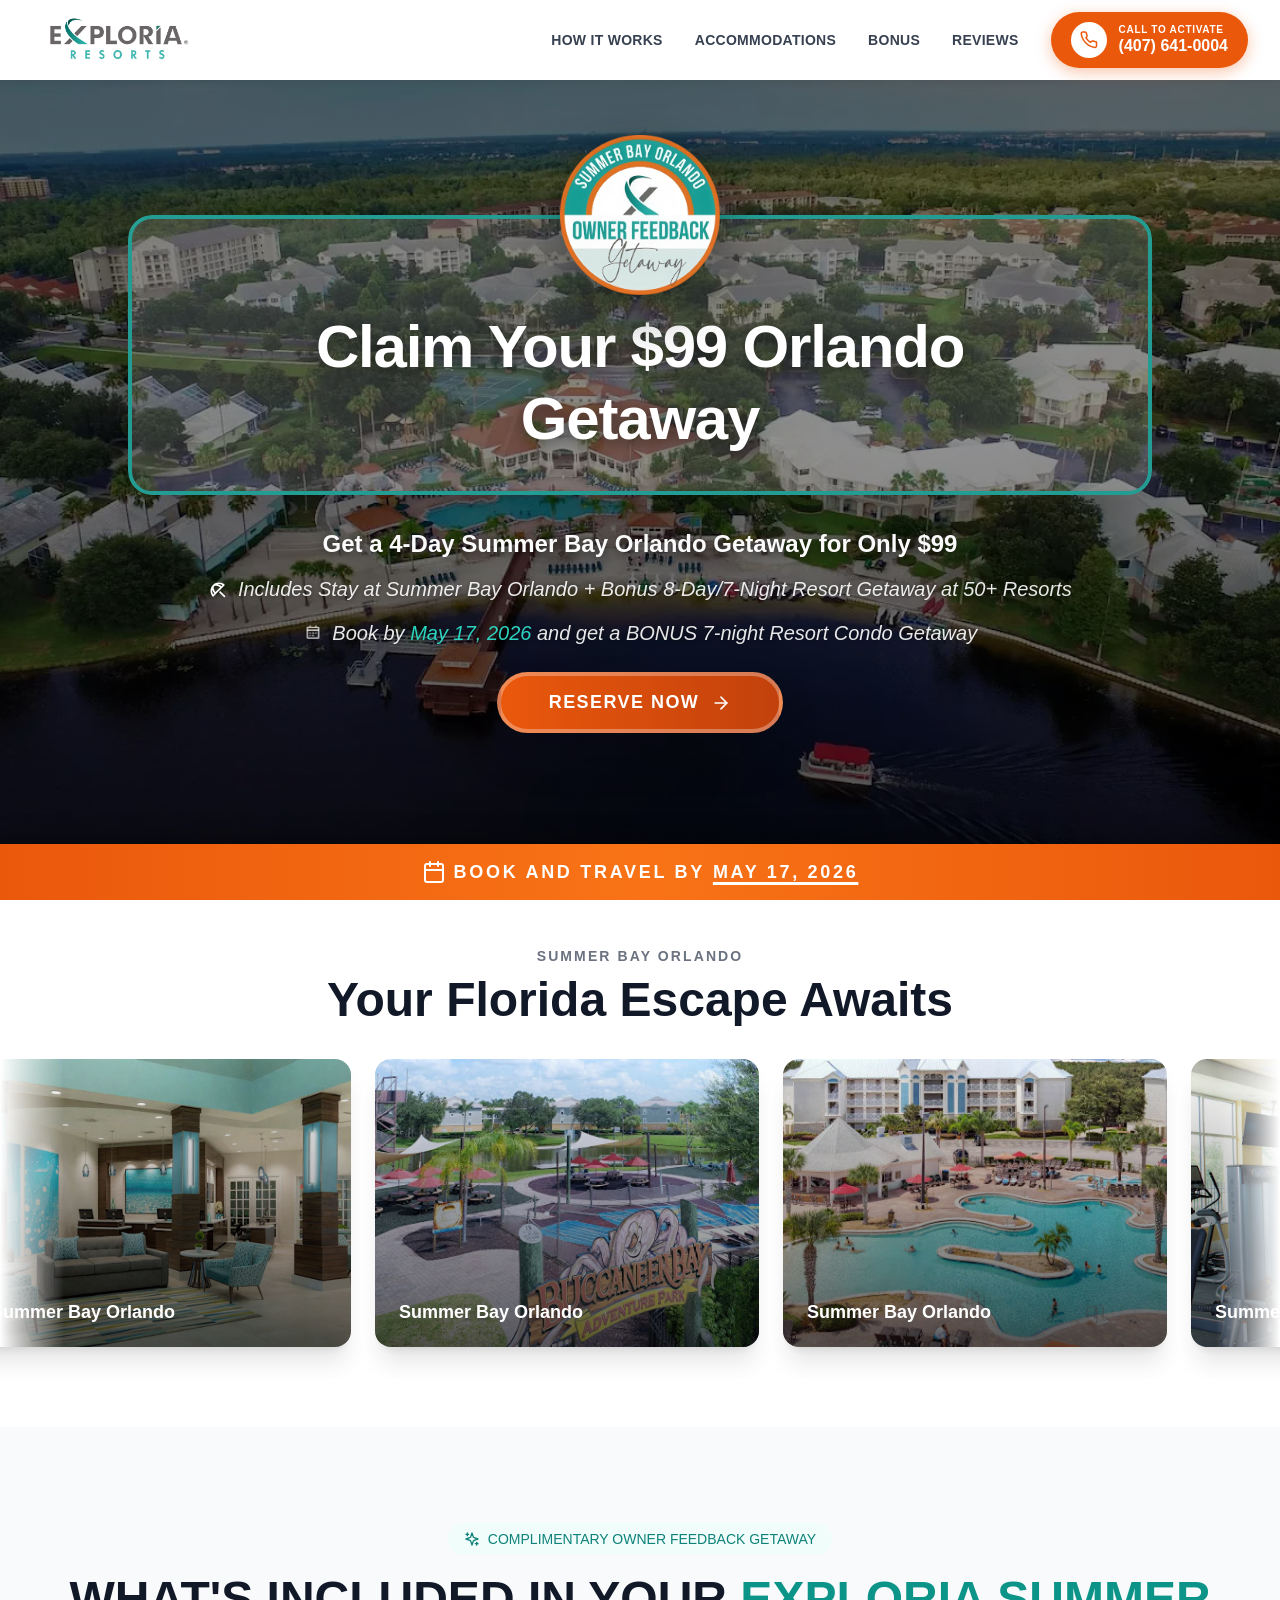
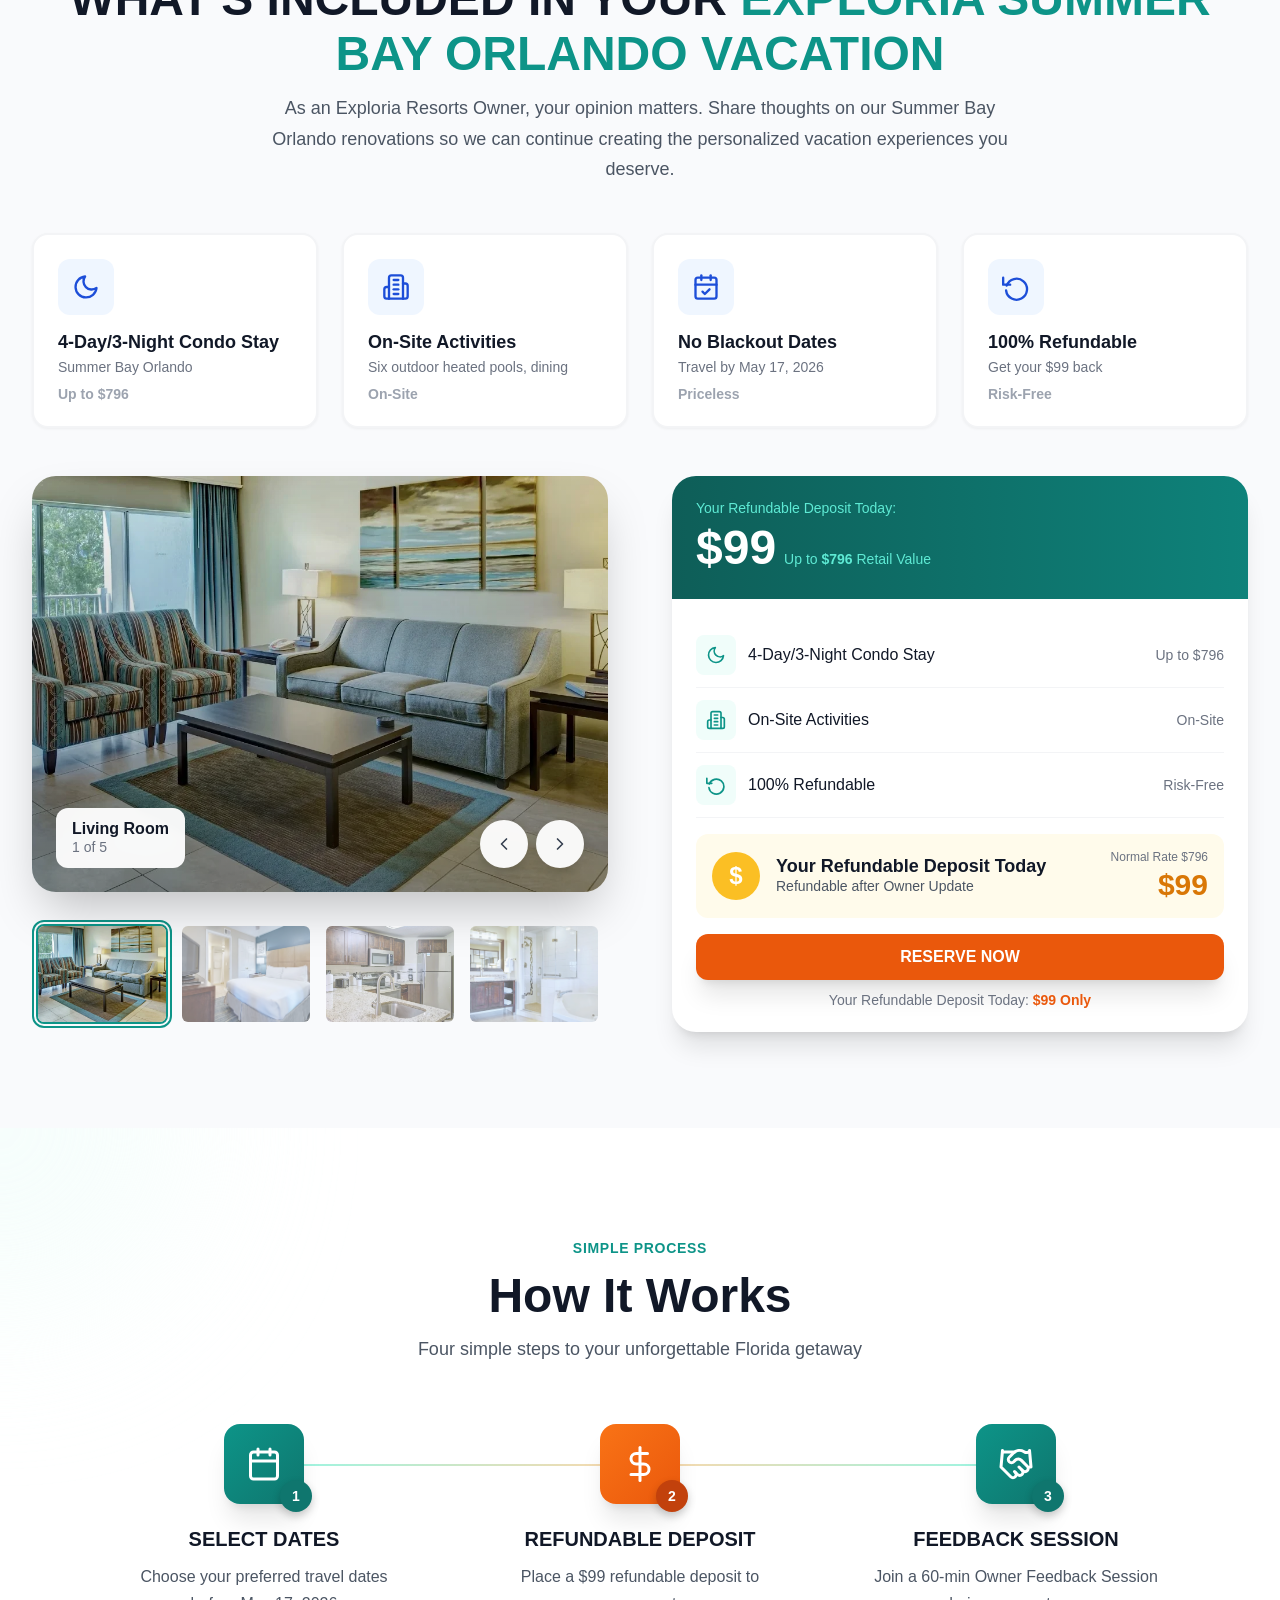
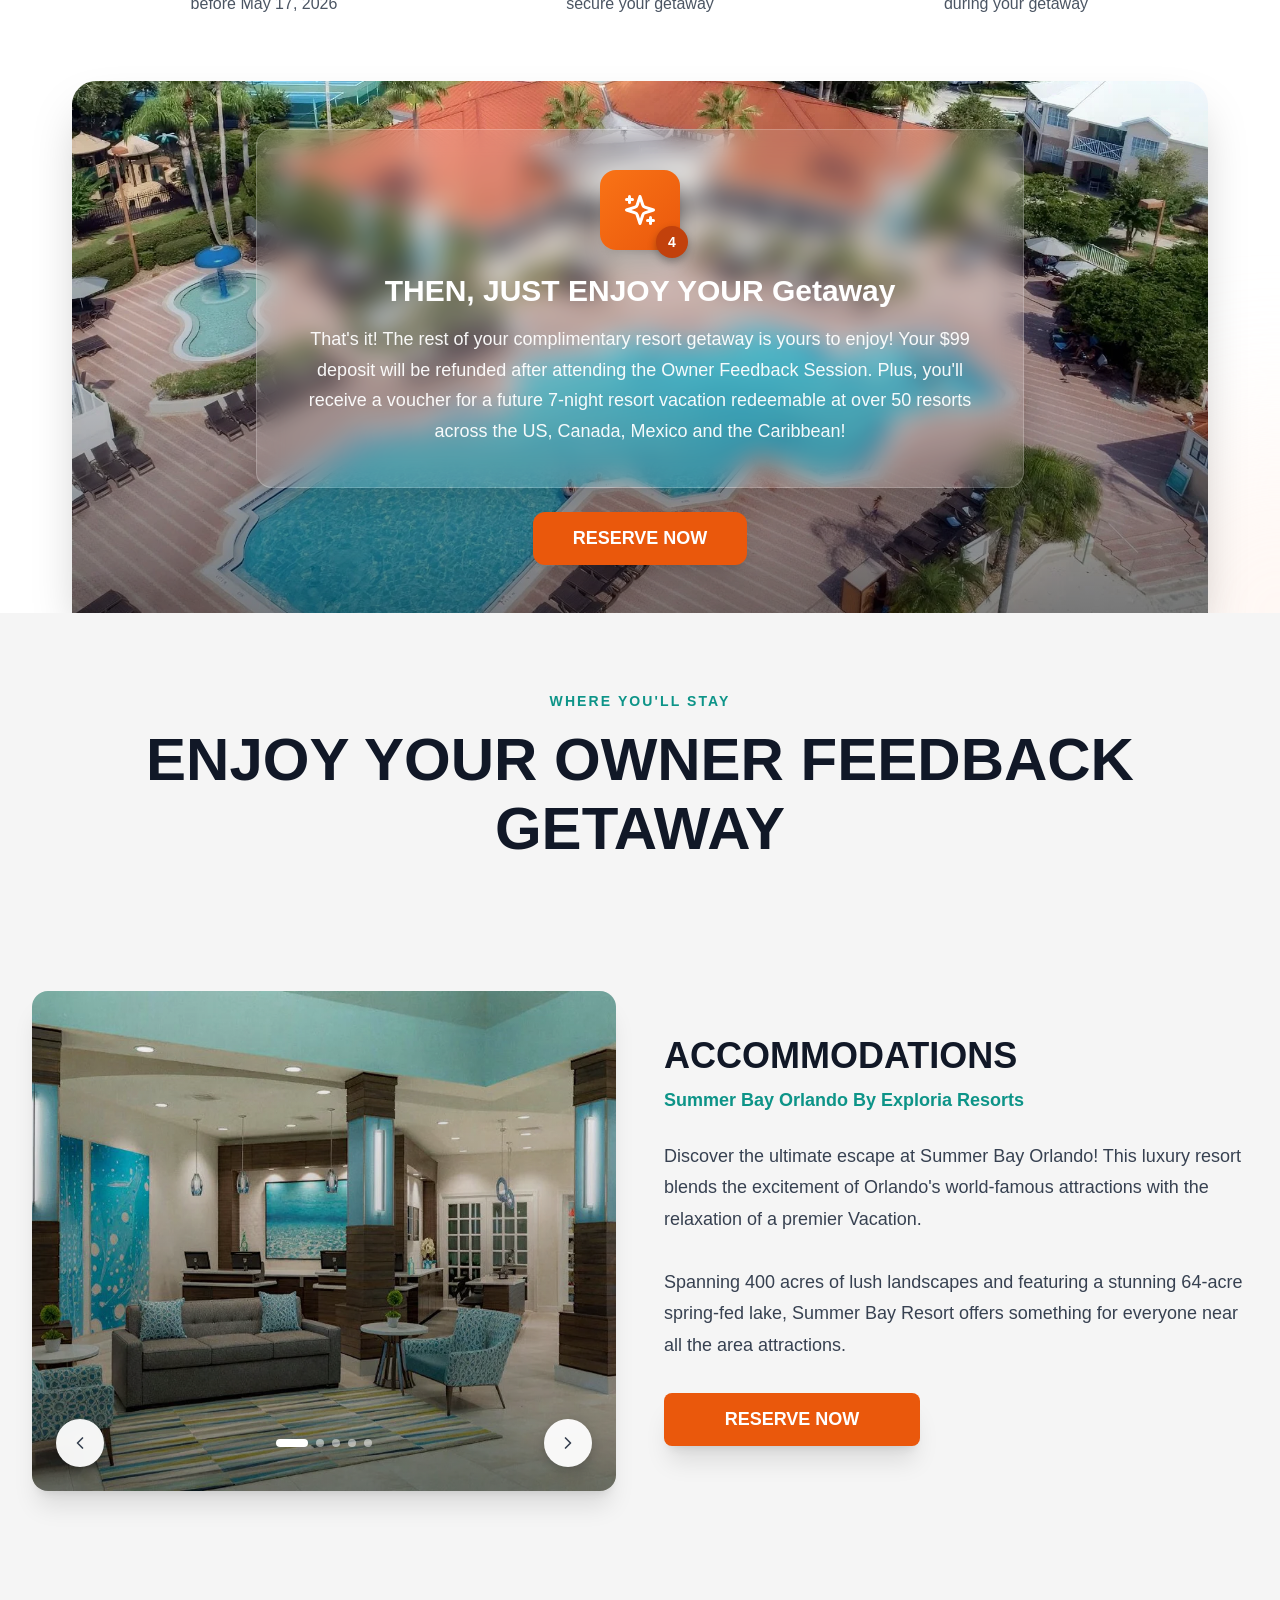
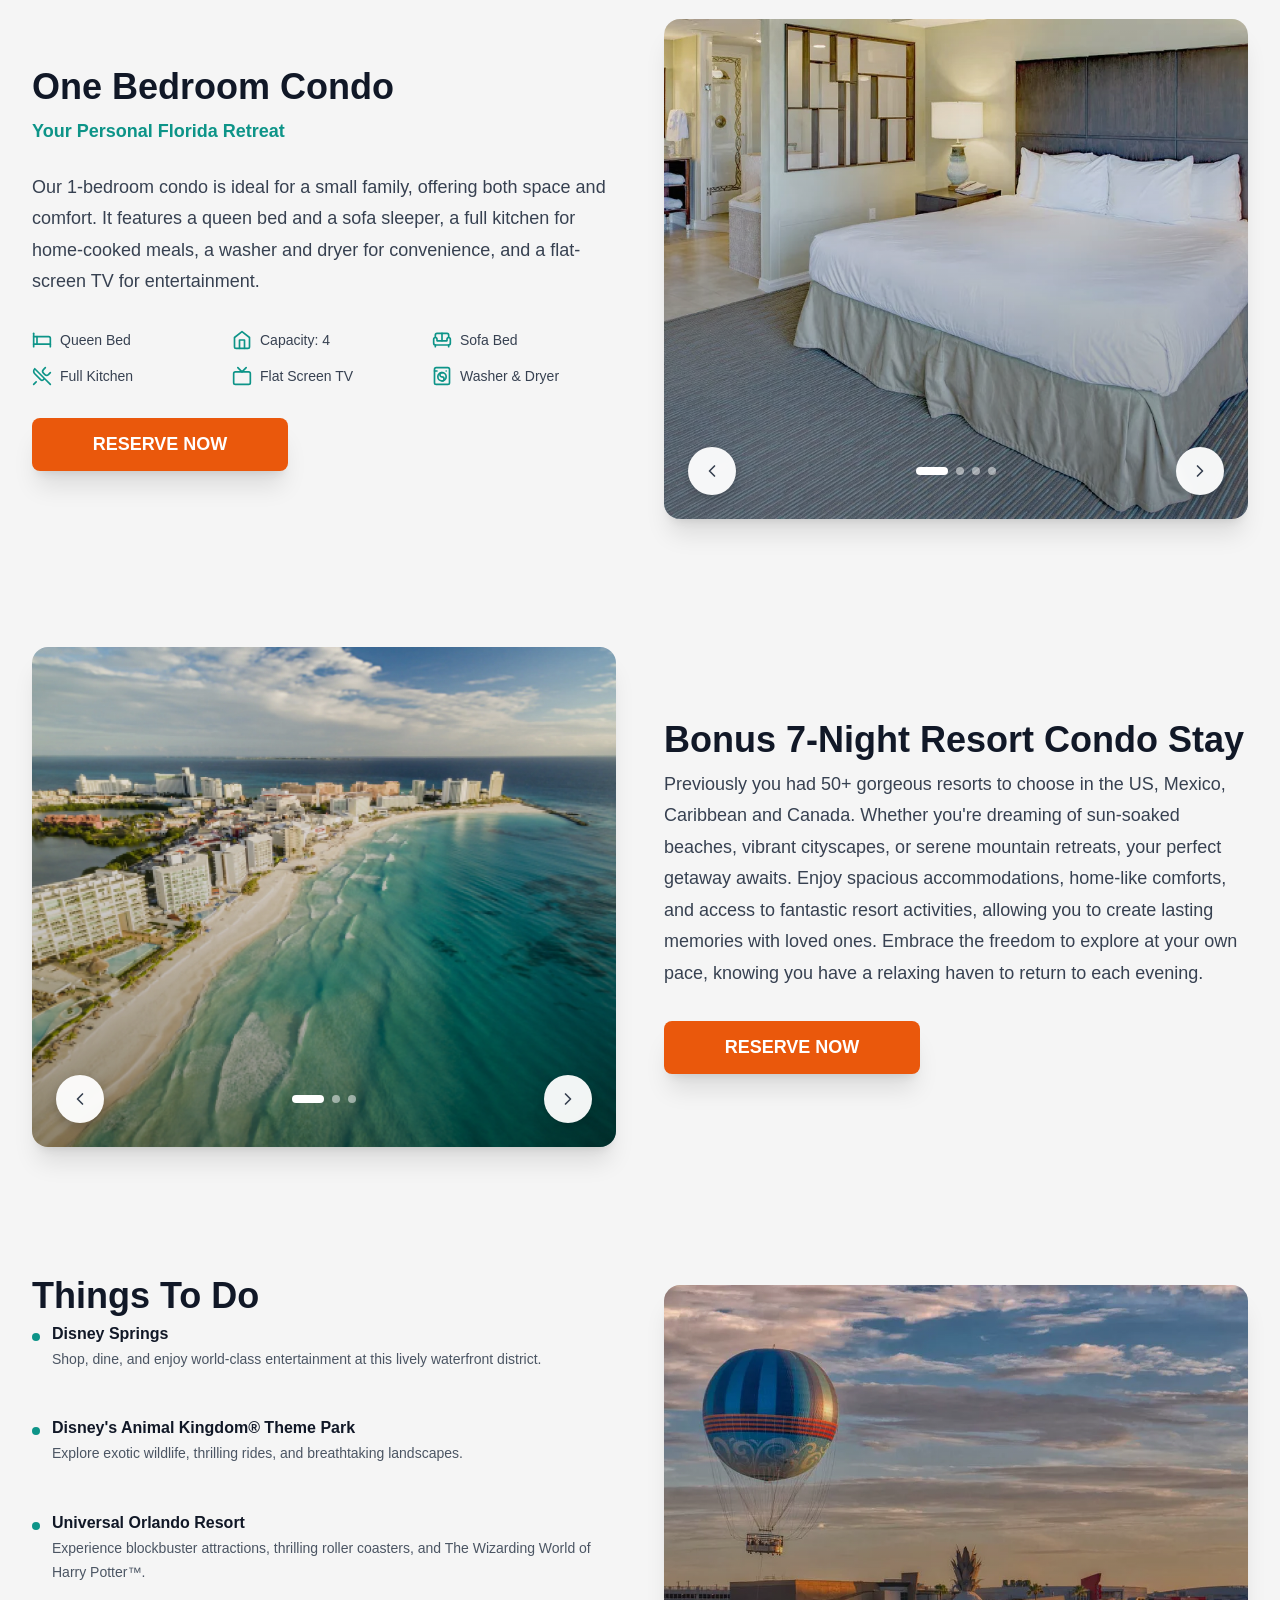
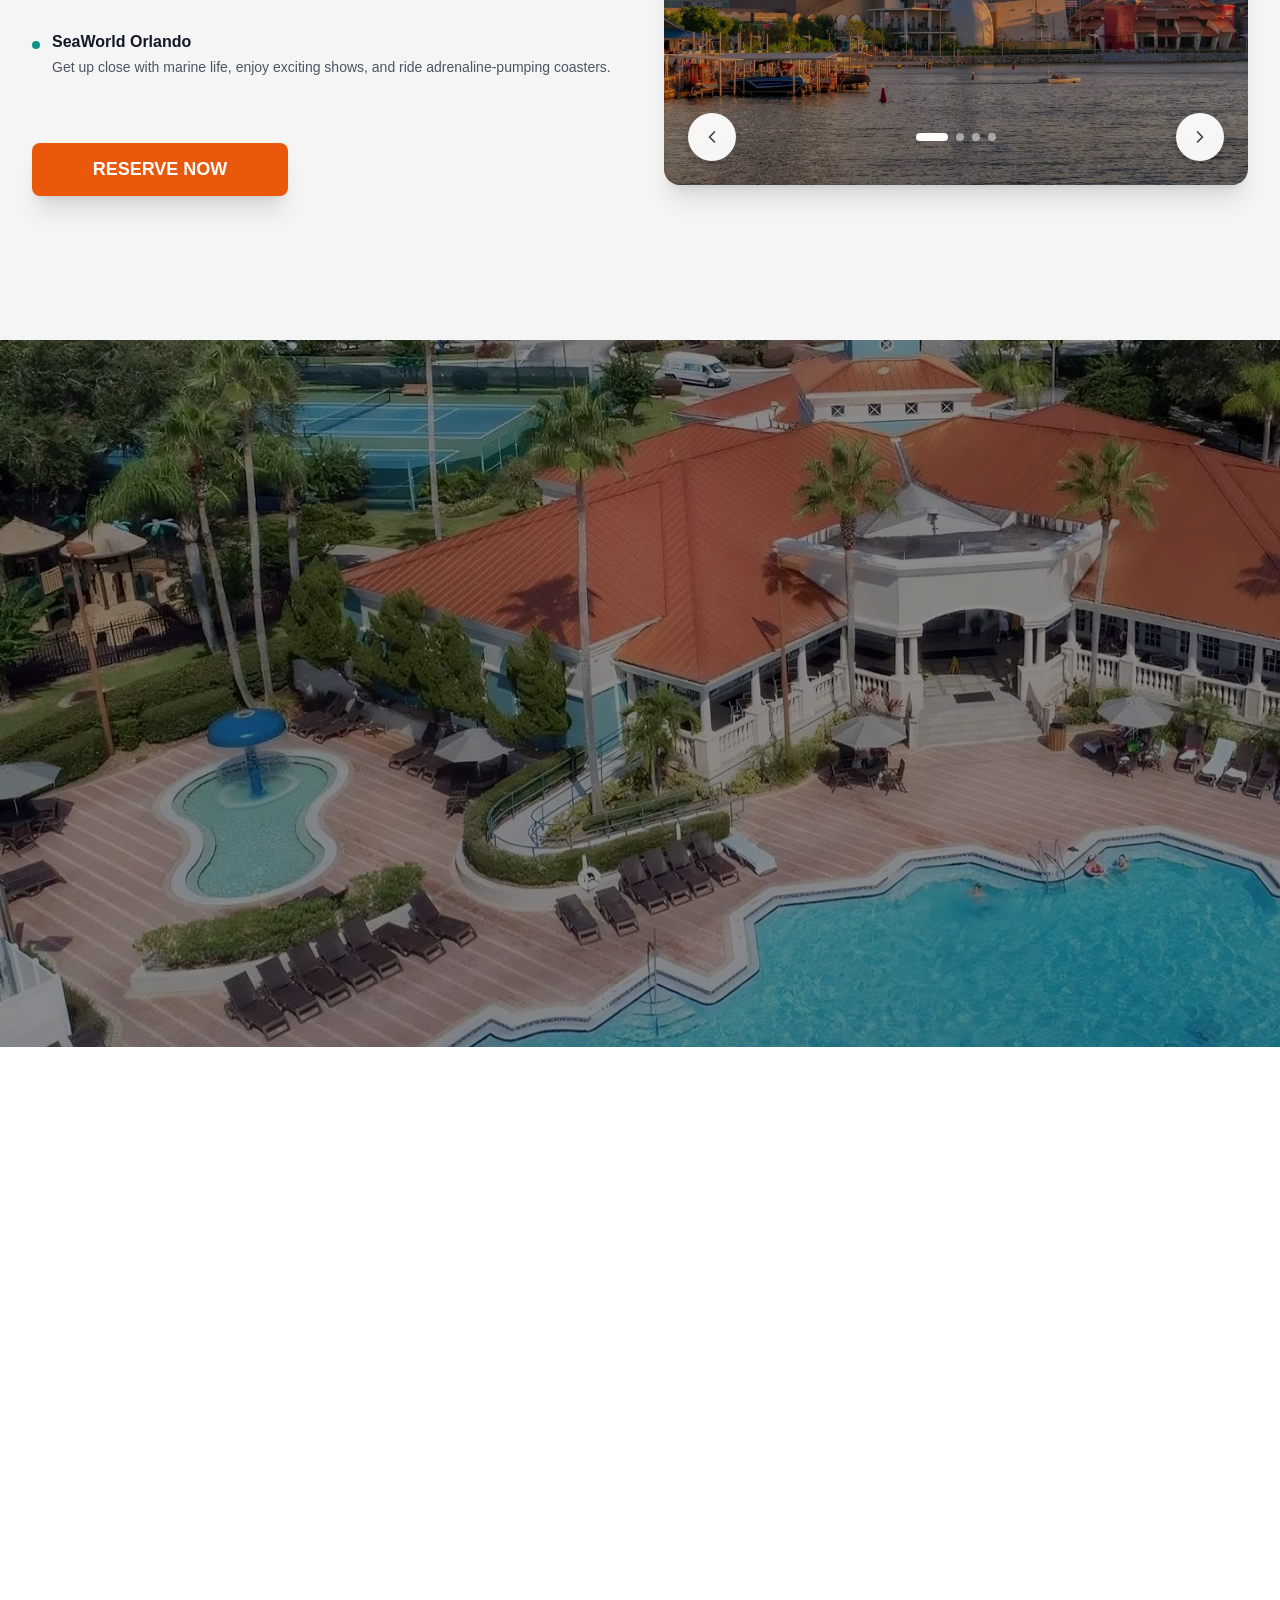
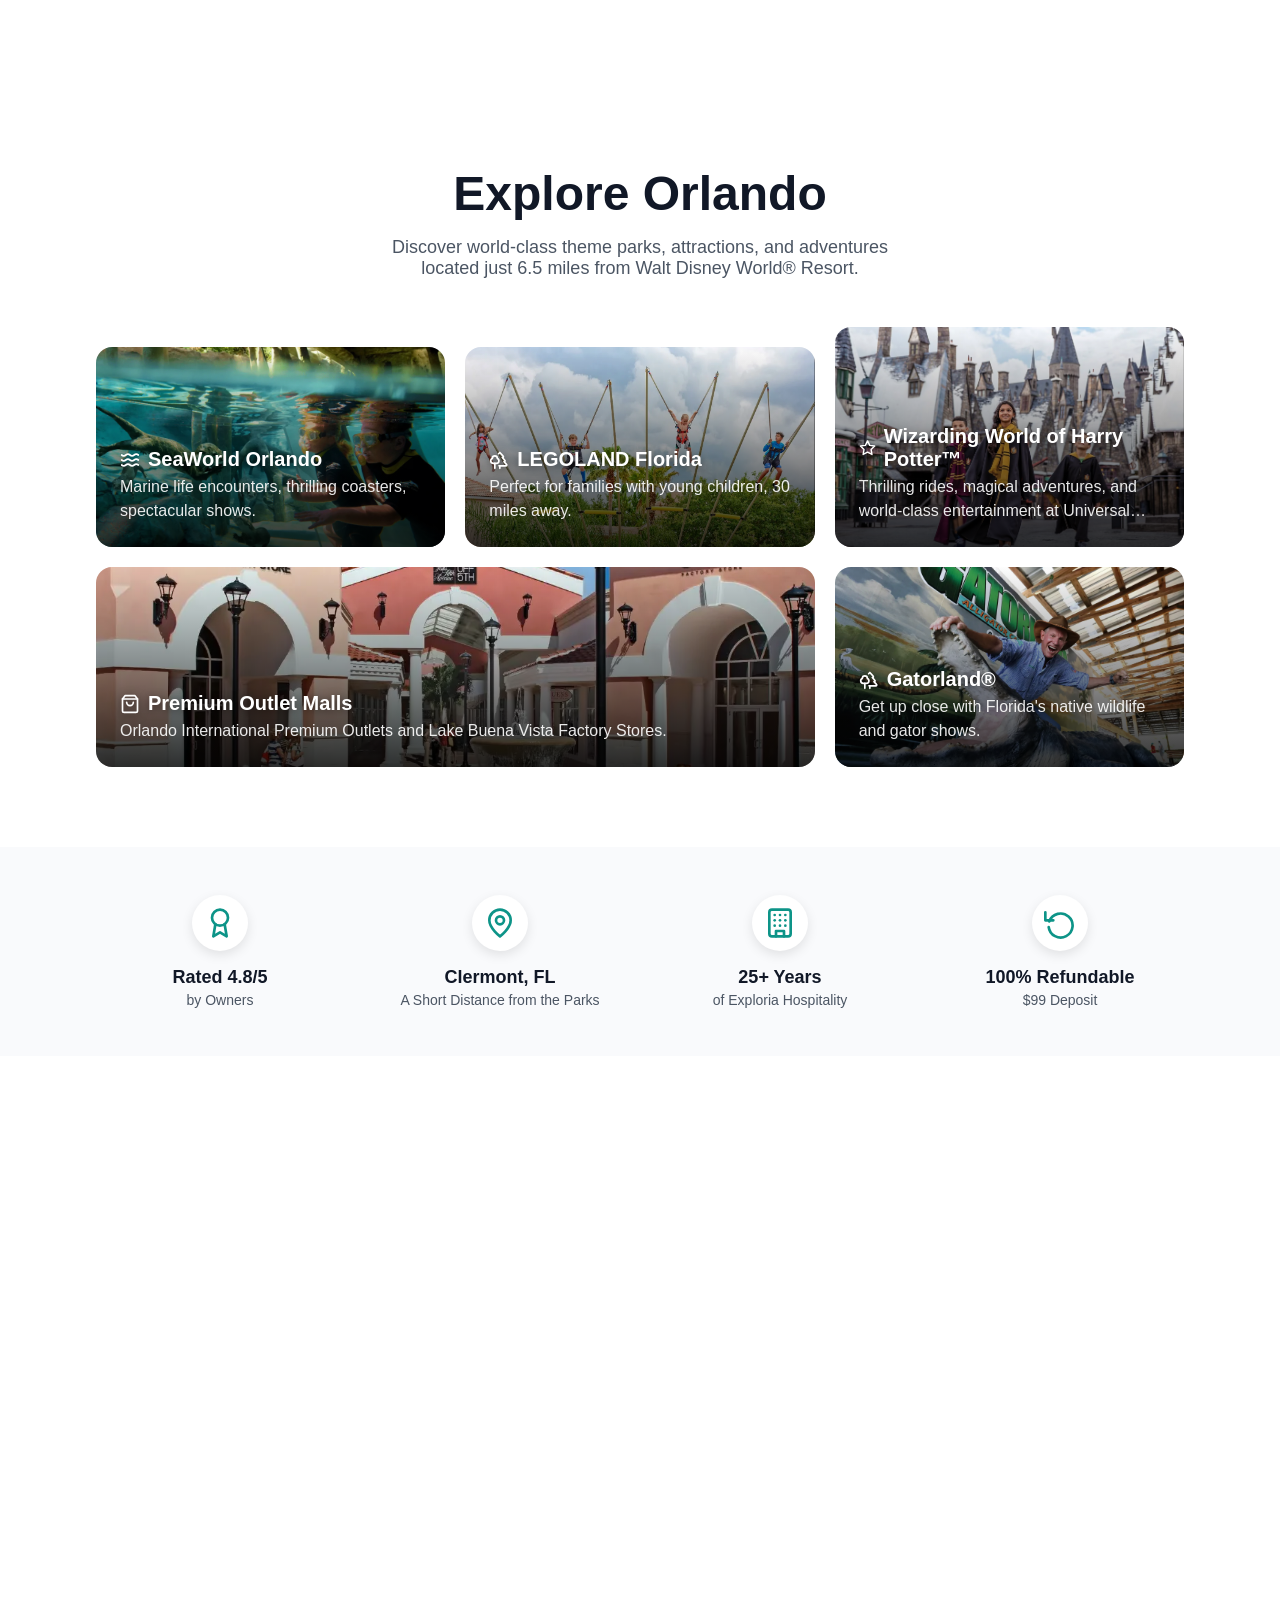
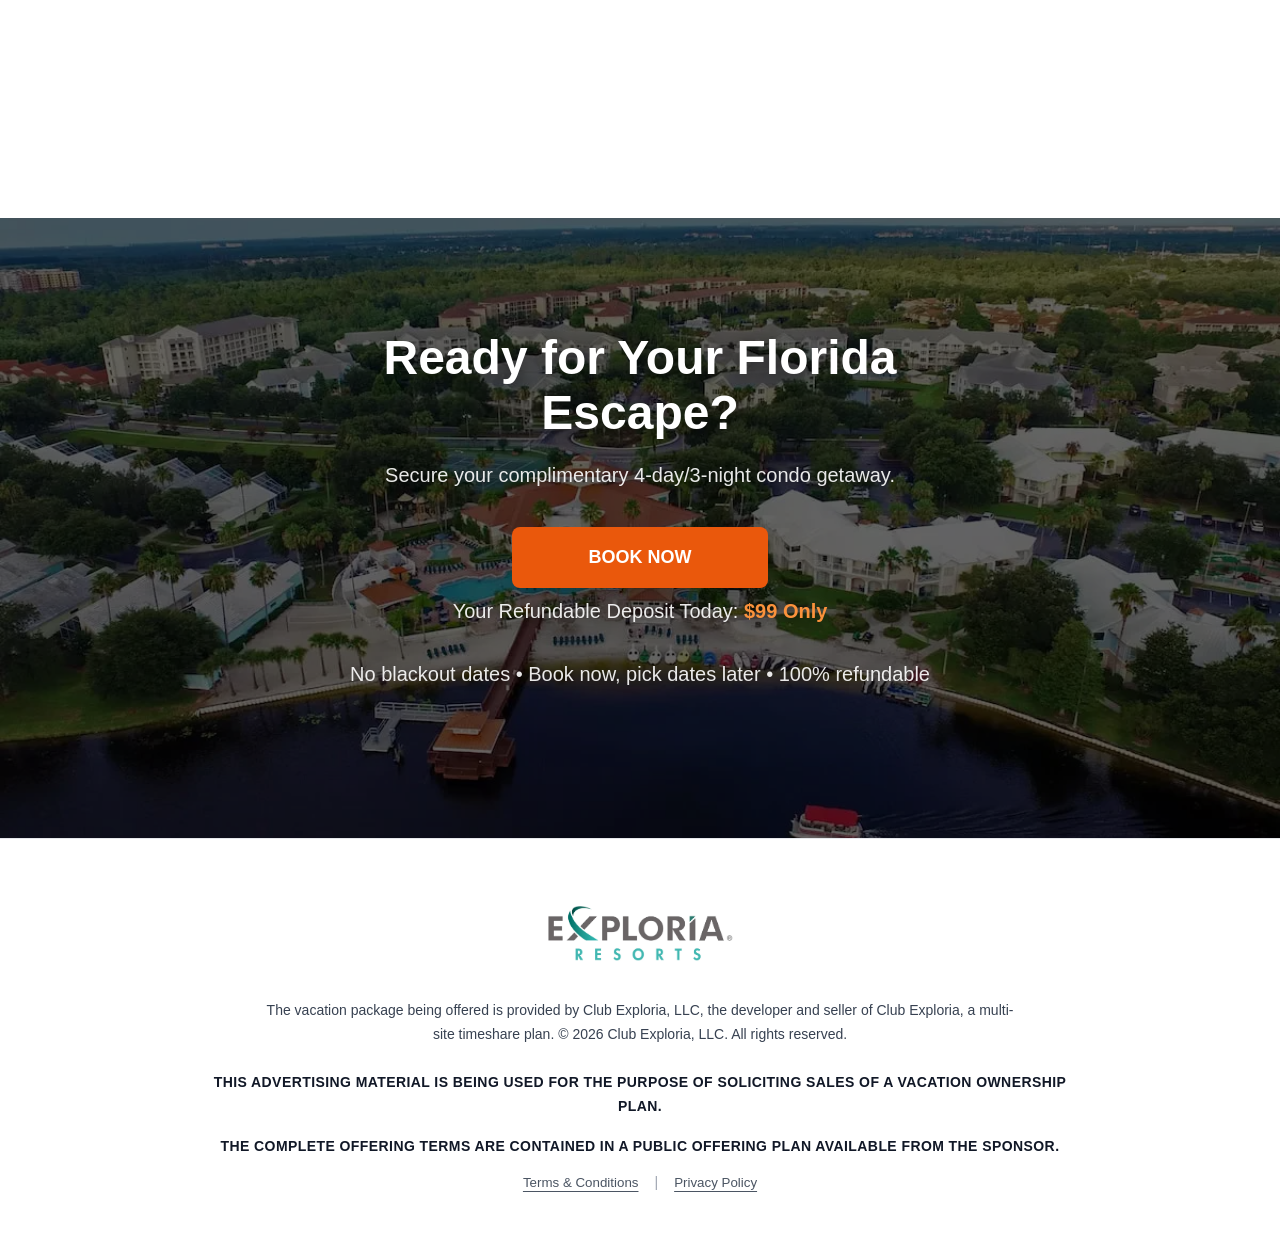
==== commit d25e12fc: "Update offer_id to 139 Co-Authored-By: Claude Sonnet 4.6 <noreply@anthropic.com>" ====
--- a/index.html
+++ b/index.html
@@ -1070,8 +1070,8 @@
   const queryString = getQueryString();
   const channel = detectChannel();
   const urlMap = {
-    meta: "checkout?offer_id=157",
-    google: "checkout?offer_id=157",
+    meta: "checkout?offer_id=139",
+    google: "checkout?offer_id=139",
   };
   const checkoutURL = urlMap[channel ?? "meta"];
   window.checkoutURL = checkoutURL;
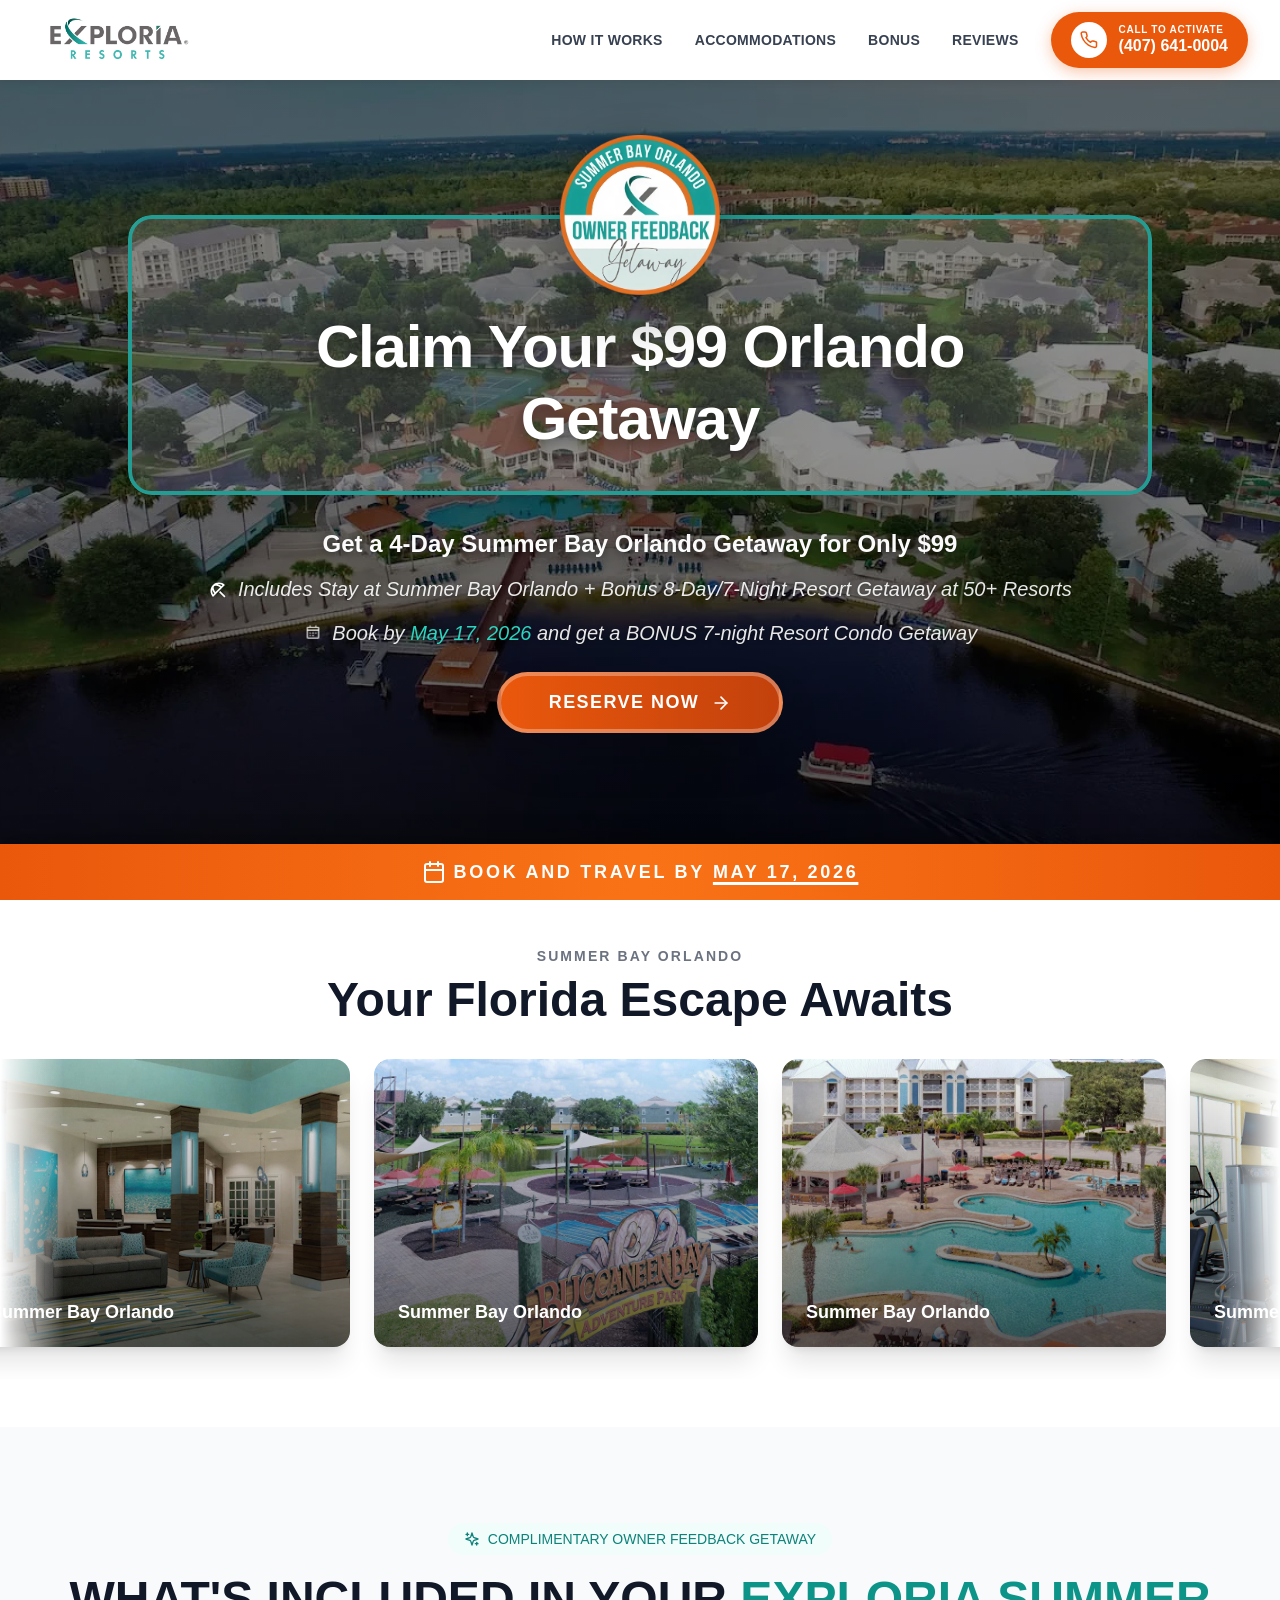
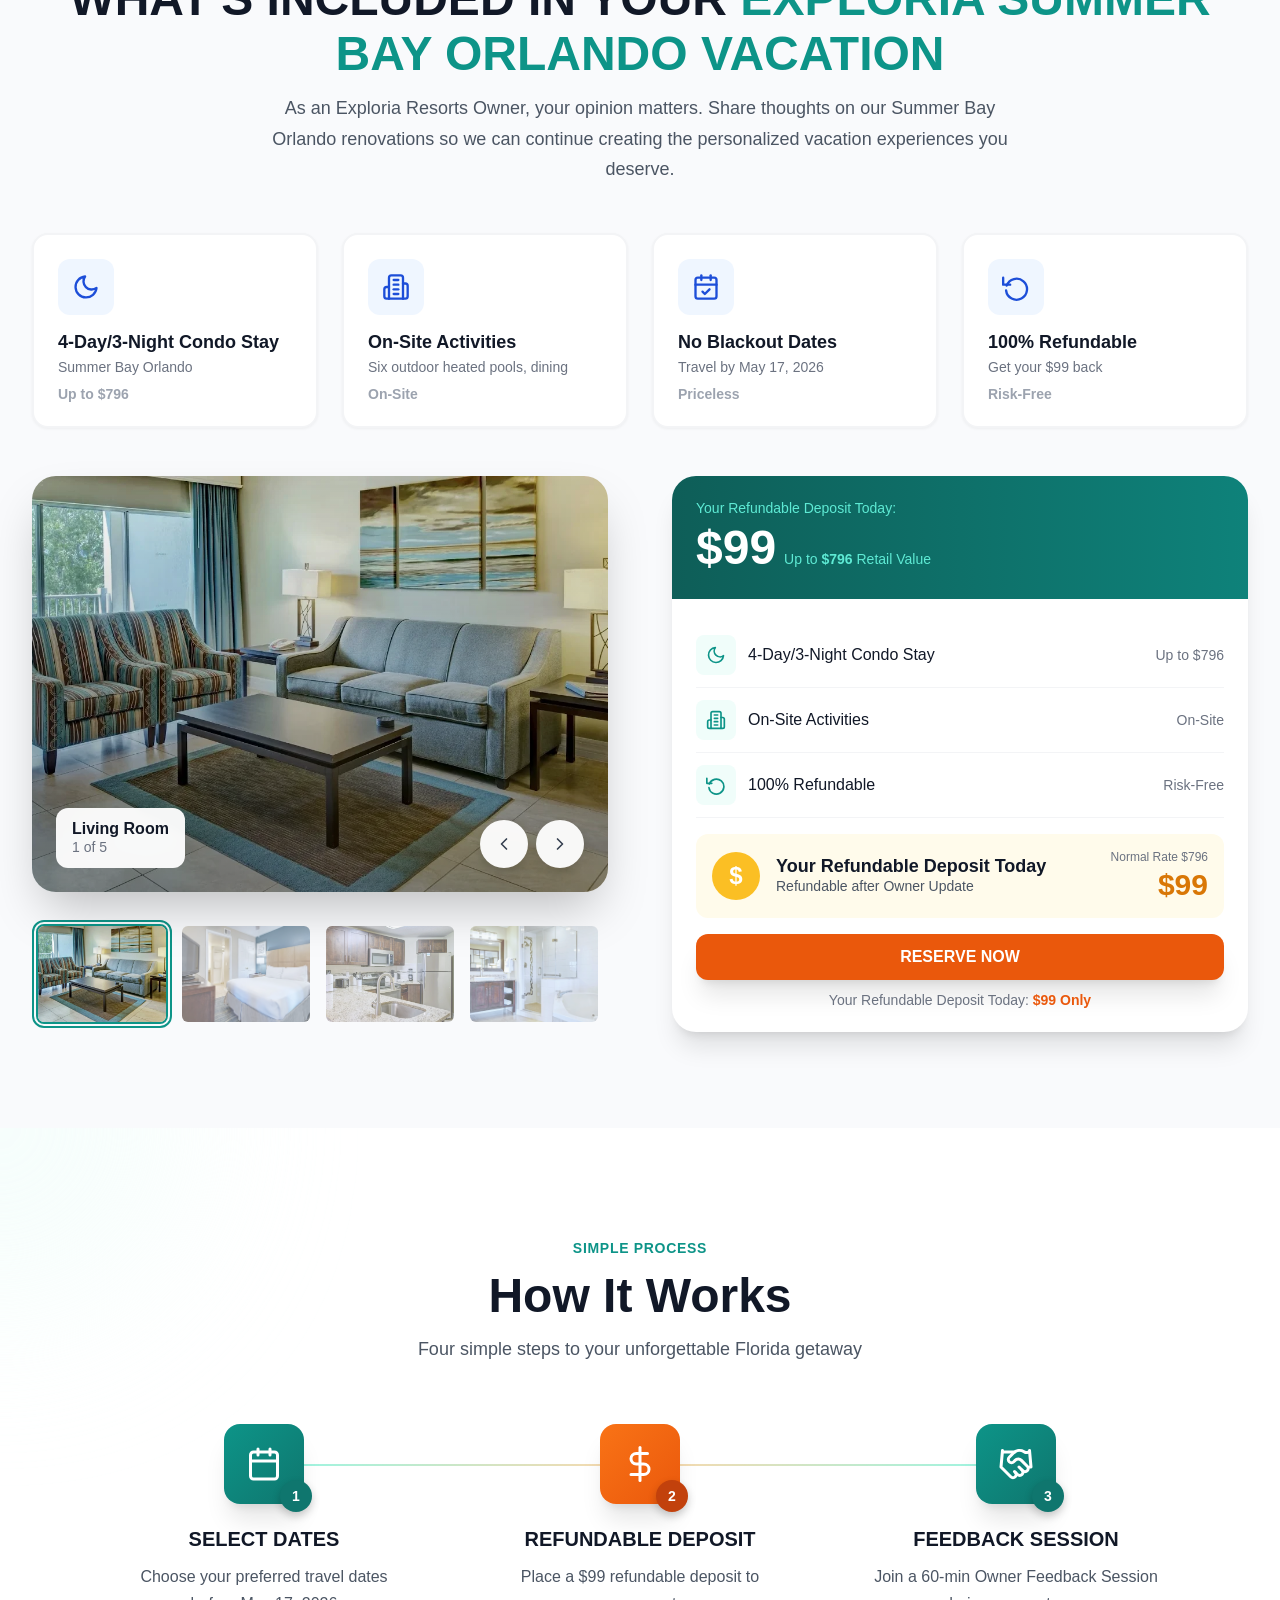
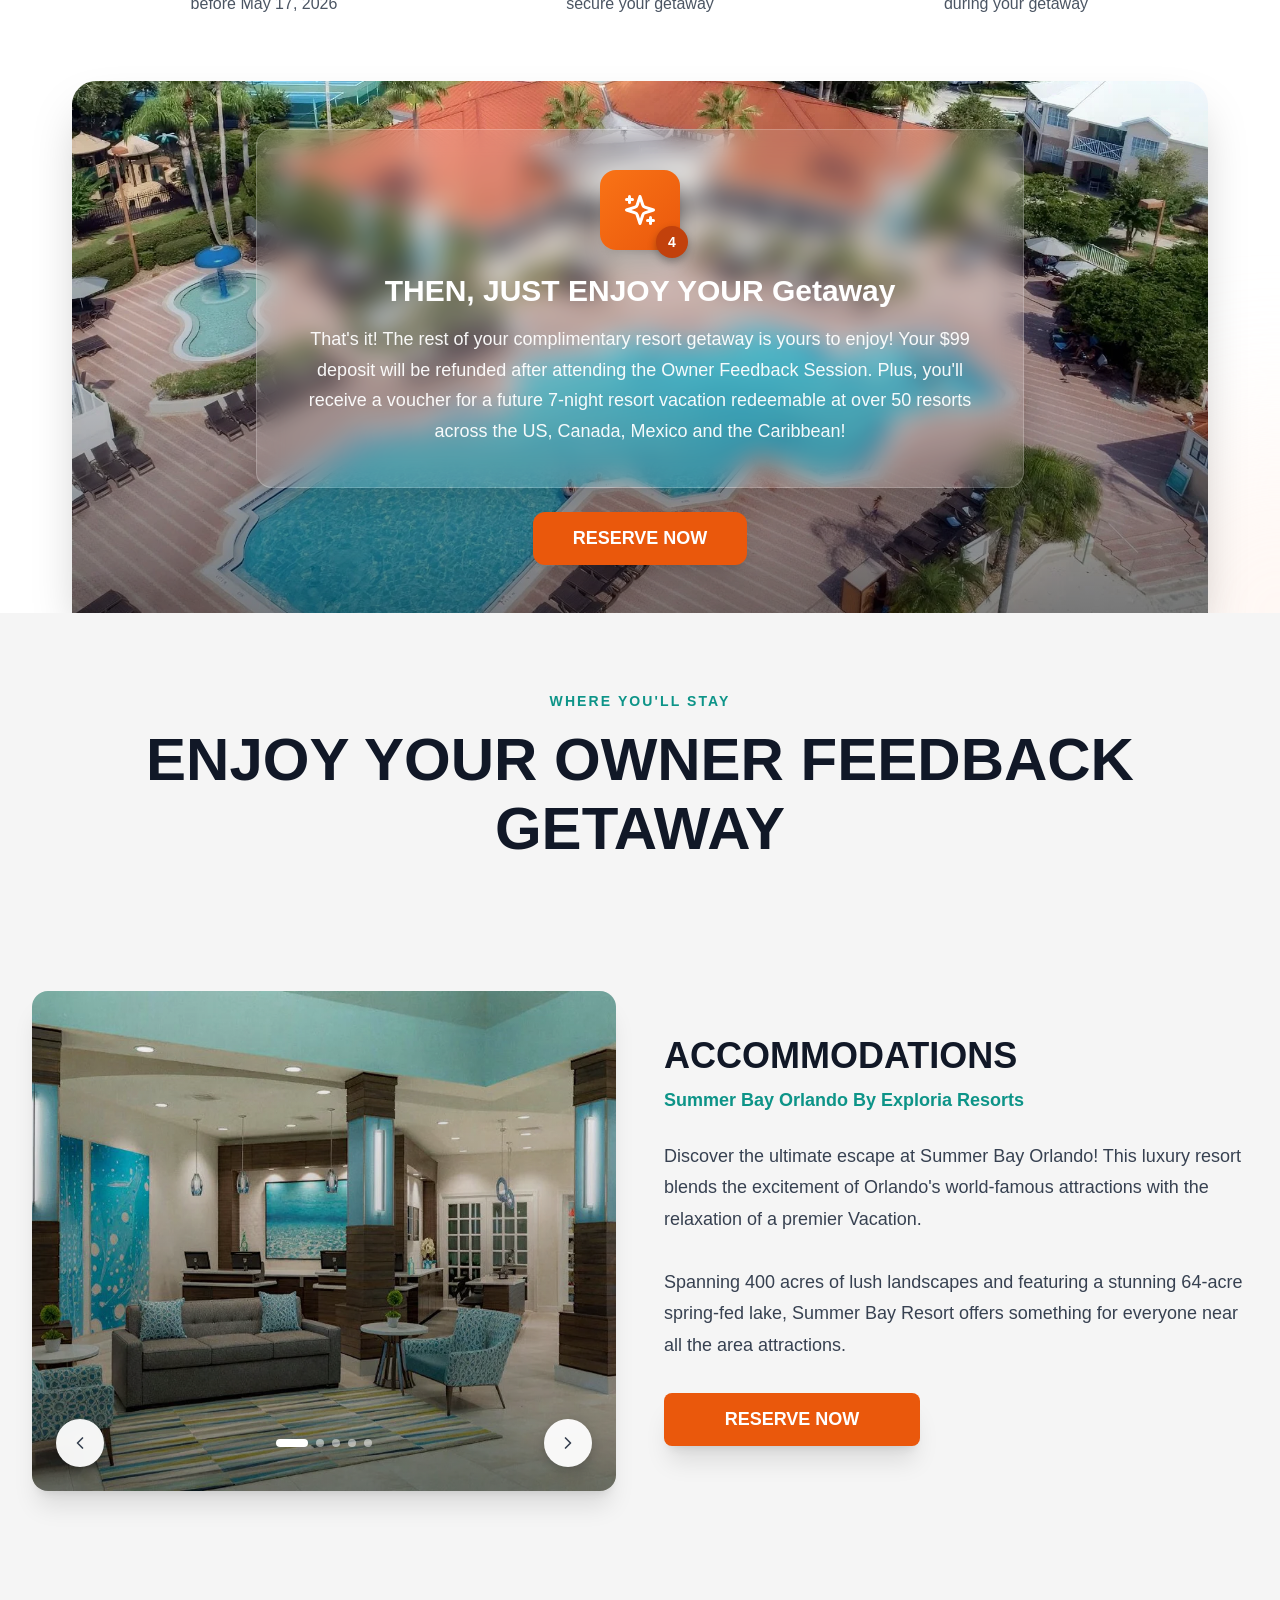
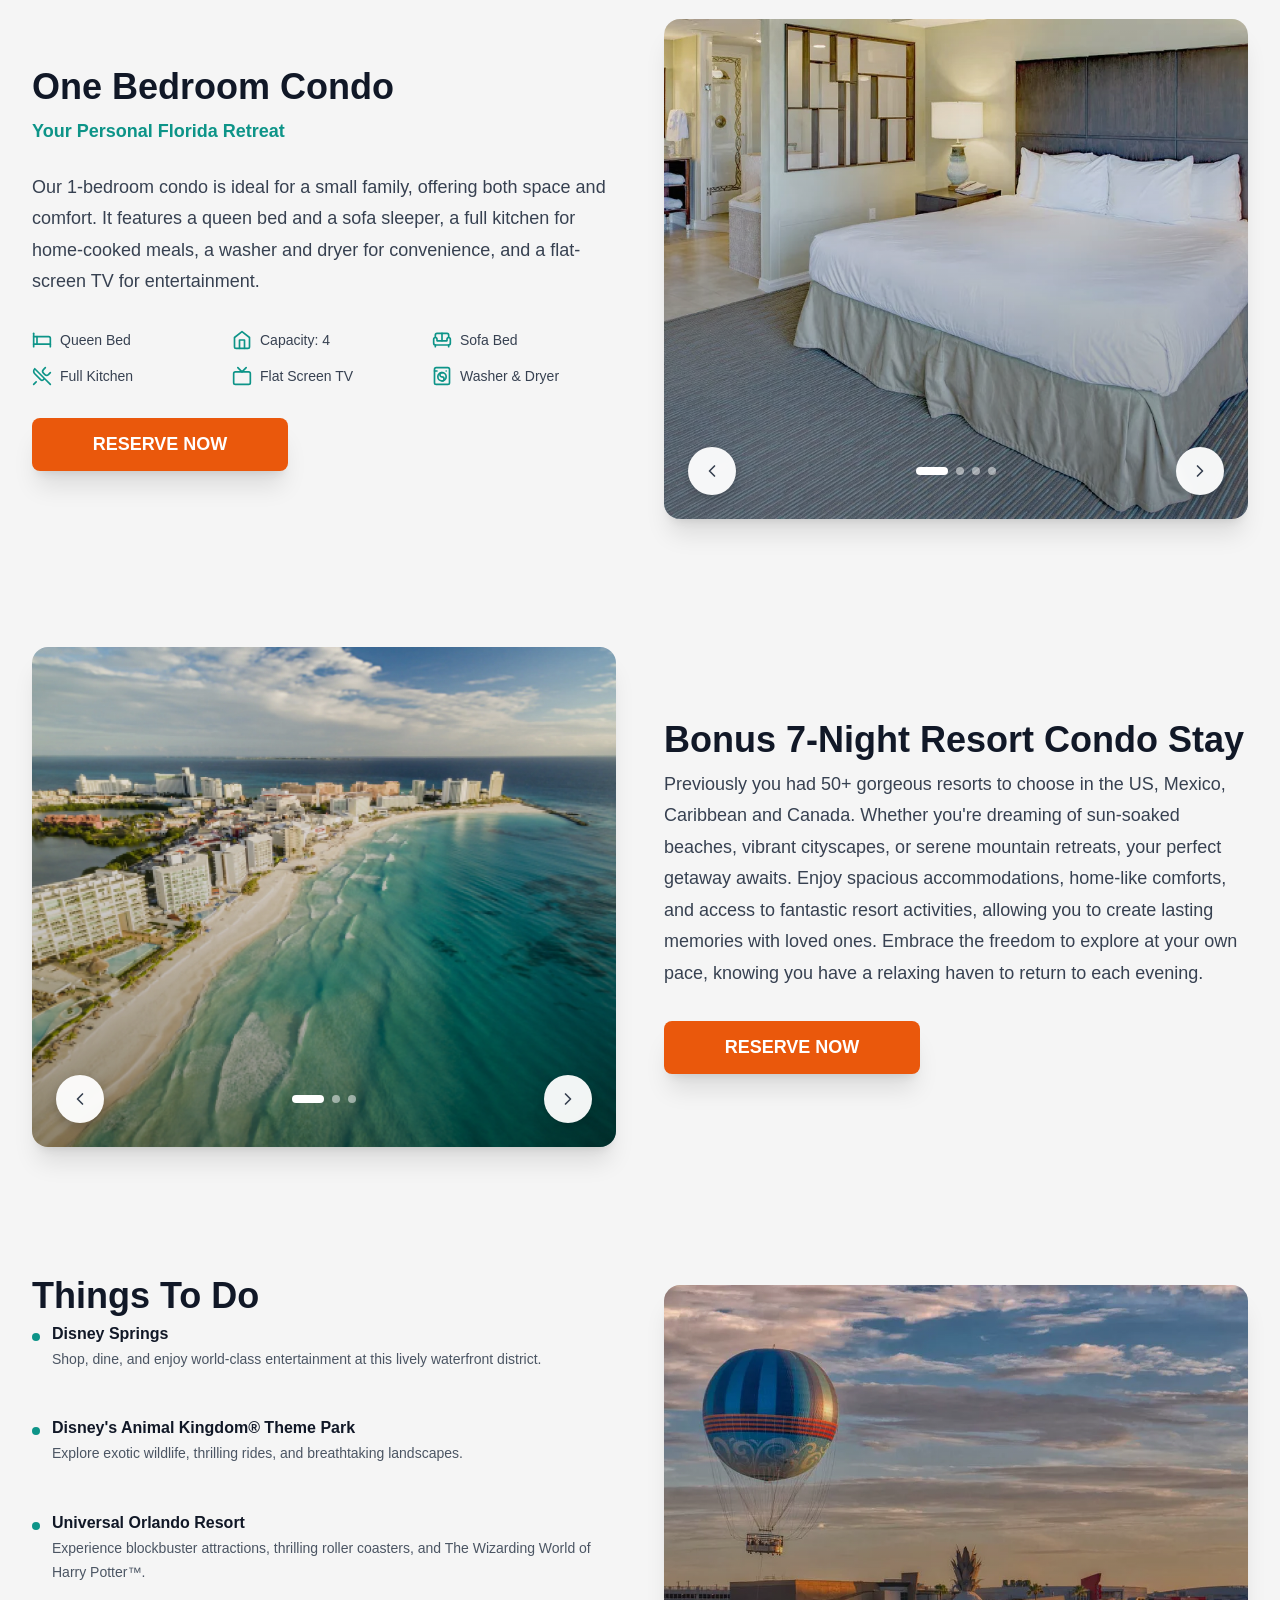
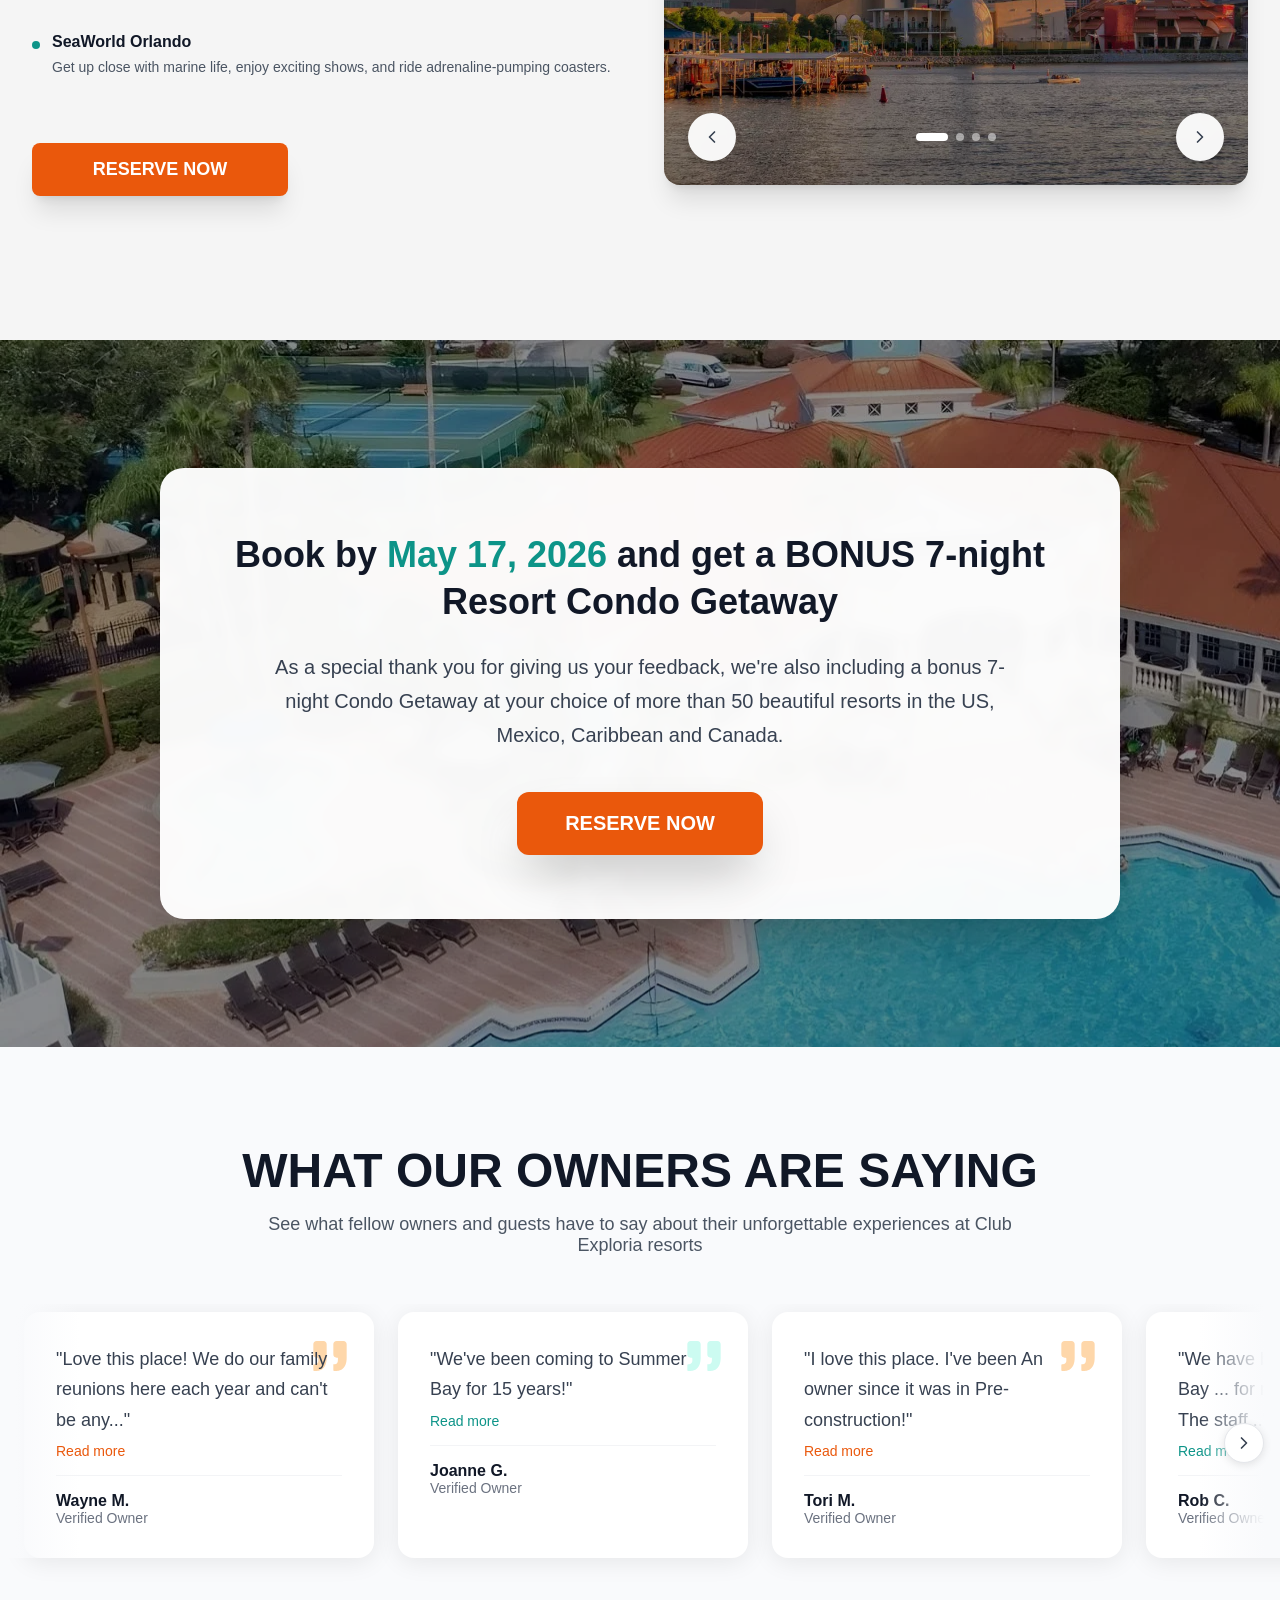
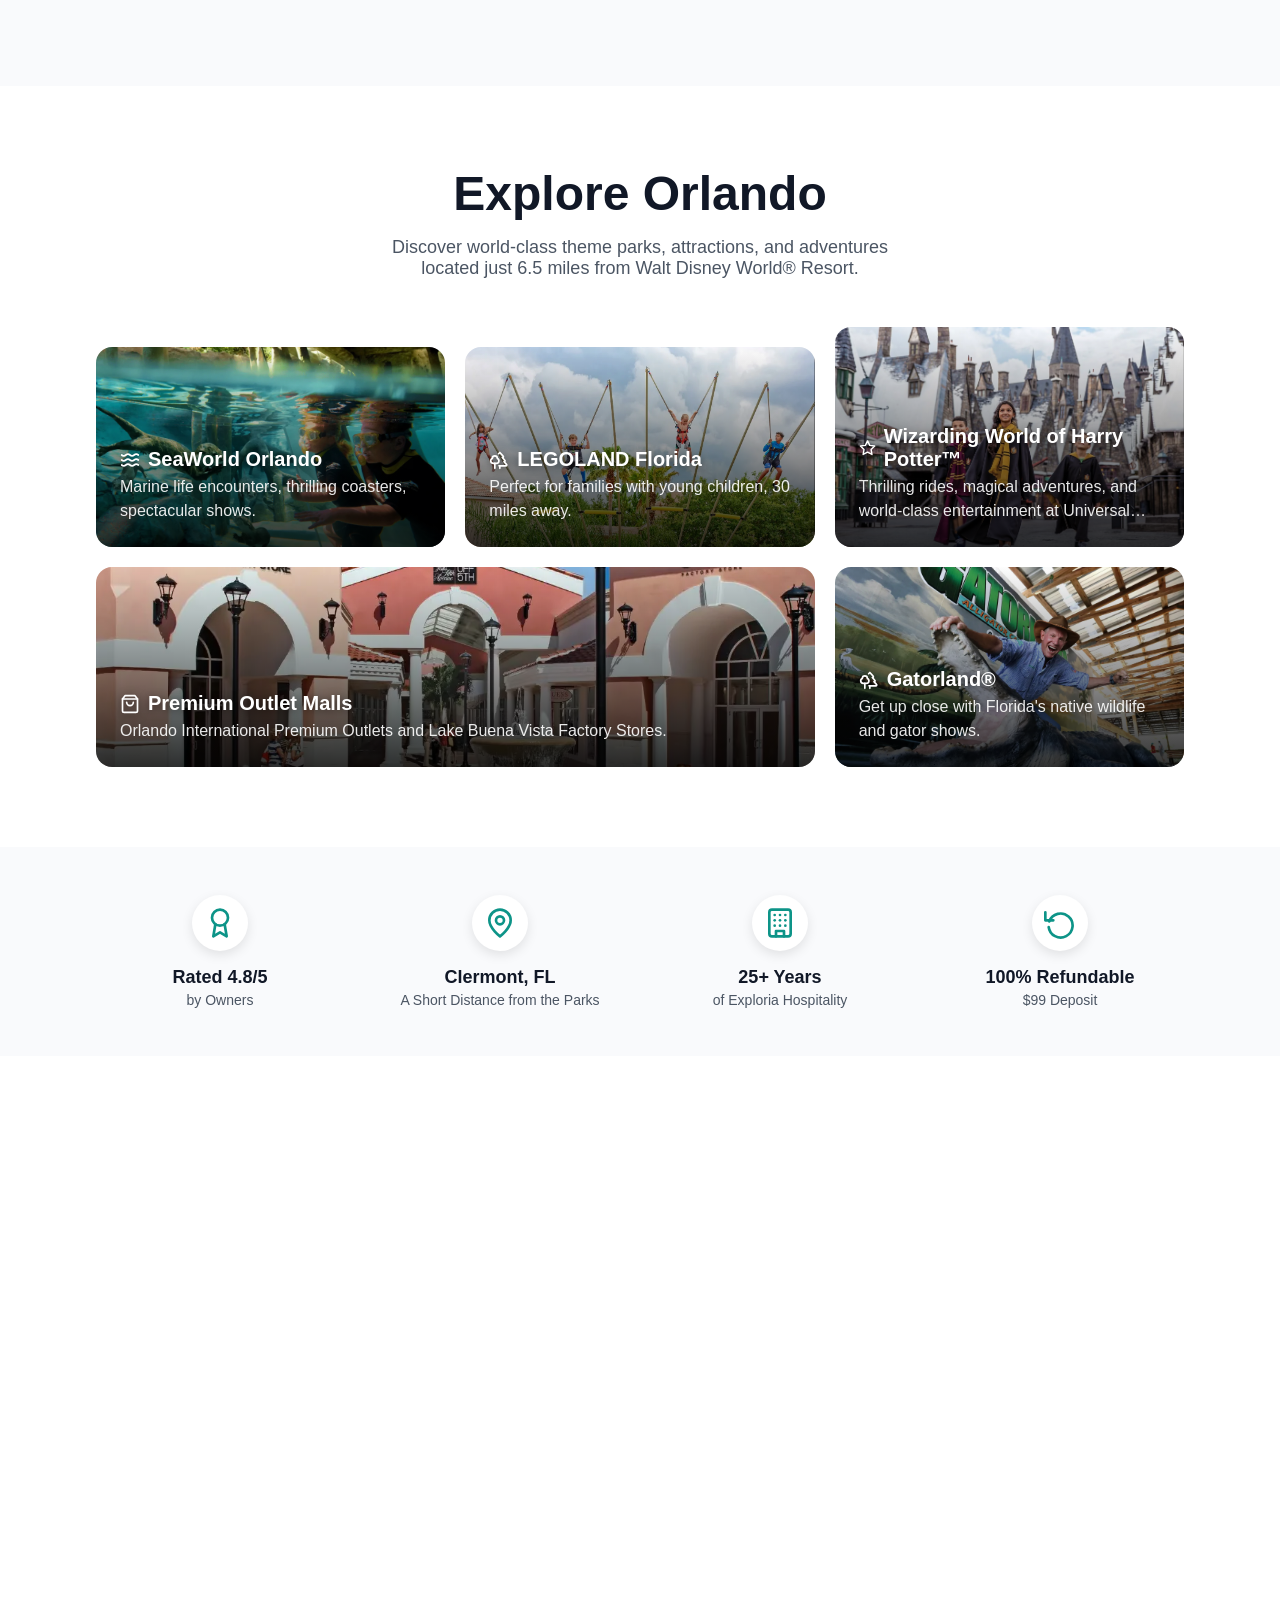
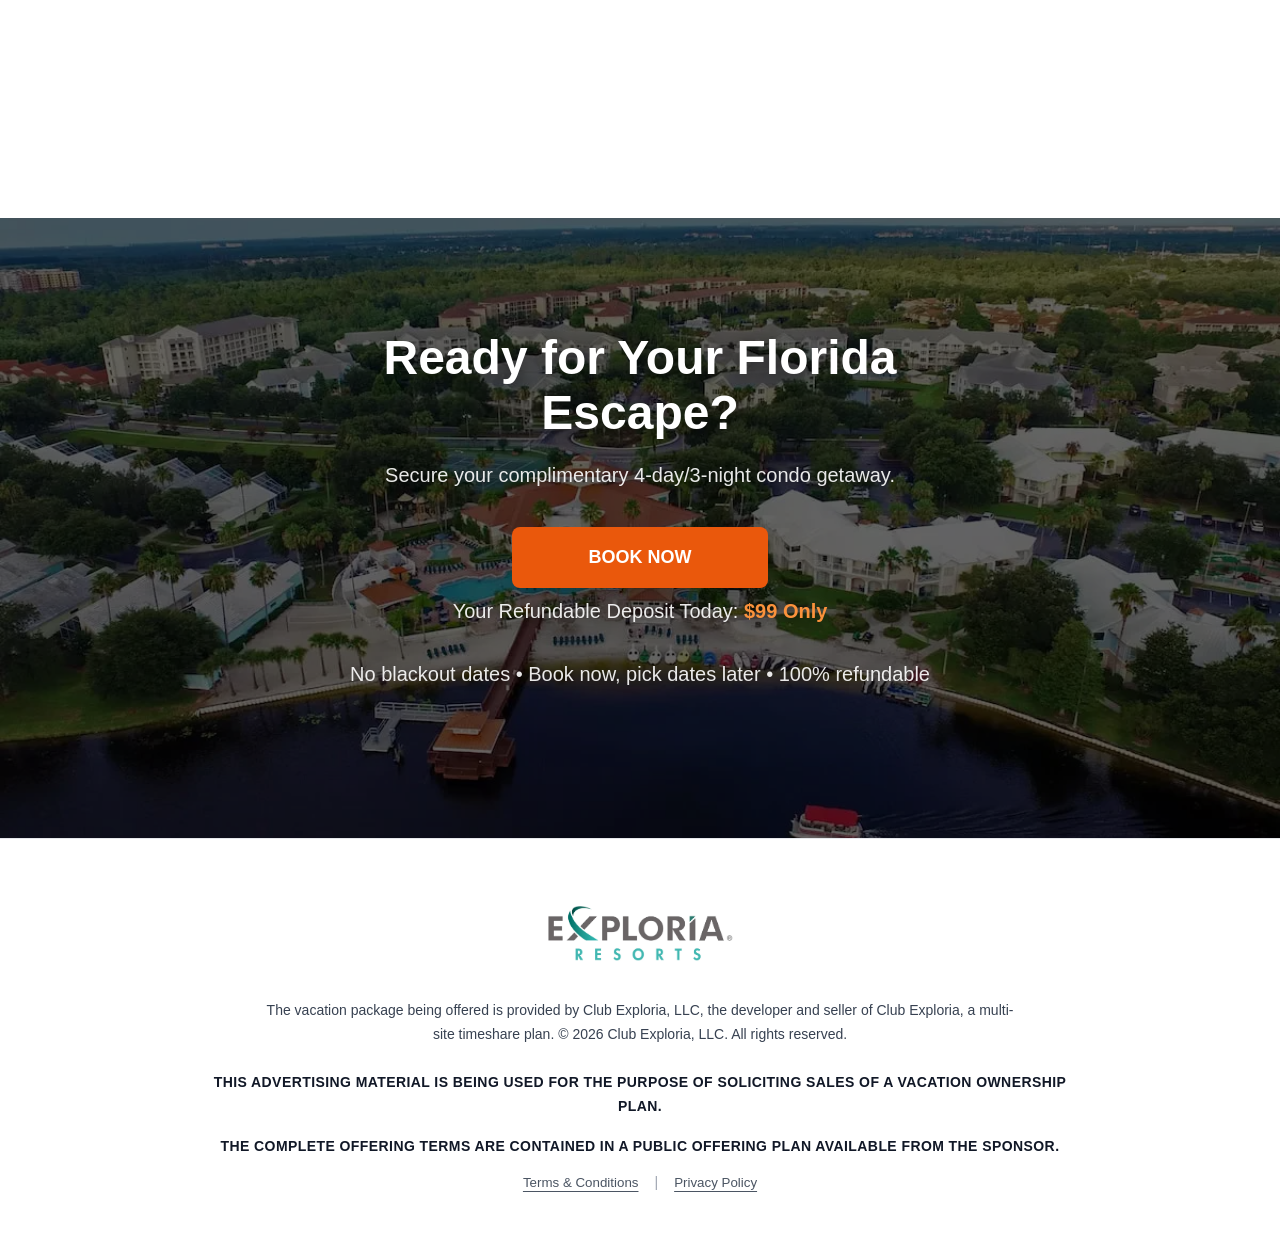
==== commit 7a1f0dc6: "Fix offer_id to 138 Co-Authored-By: Claude Sonnet 4.6 <noreply@anthropic.com>" ====
--- a/index.html
+++ b/index.html
@@ -1070,8 +1070,8 @@
   const queryString = getQueryString();
   const channel = detectChannel();
   const urlMap = {
-    meta: "checkout?offer_id=139",
-    google: "checkout?offer_id=139",
+    meta: "checkout?offer_id=138",
+    google: "checkout?offer_id=138",
   };
   const checkoutURL = urlMap[channel ?? "meta"];
   window.checkoutURL = checkoutURL;
